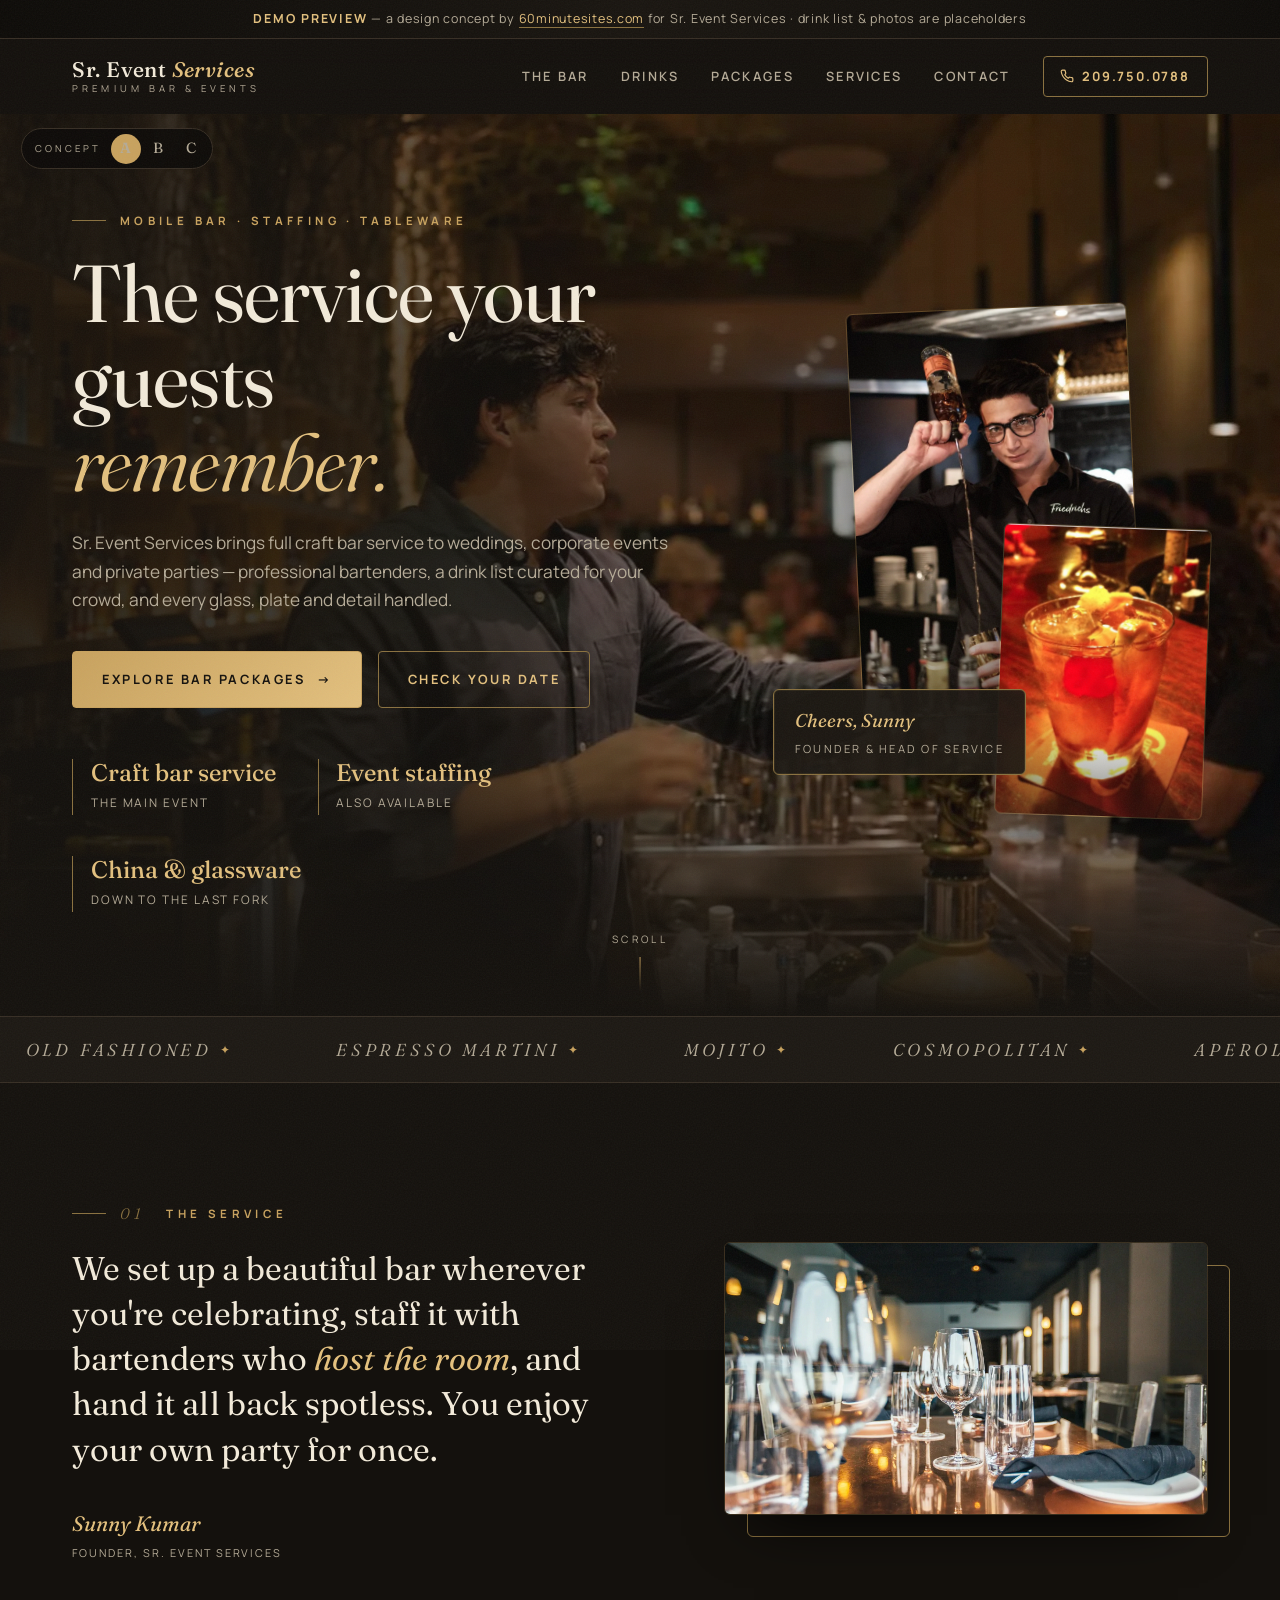
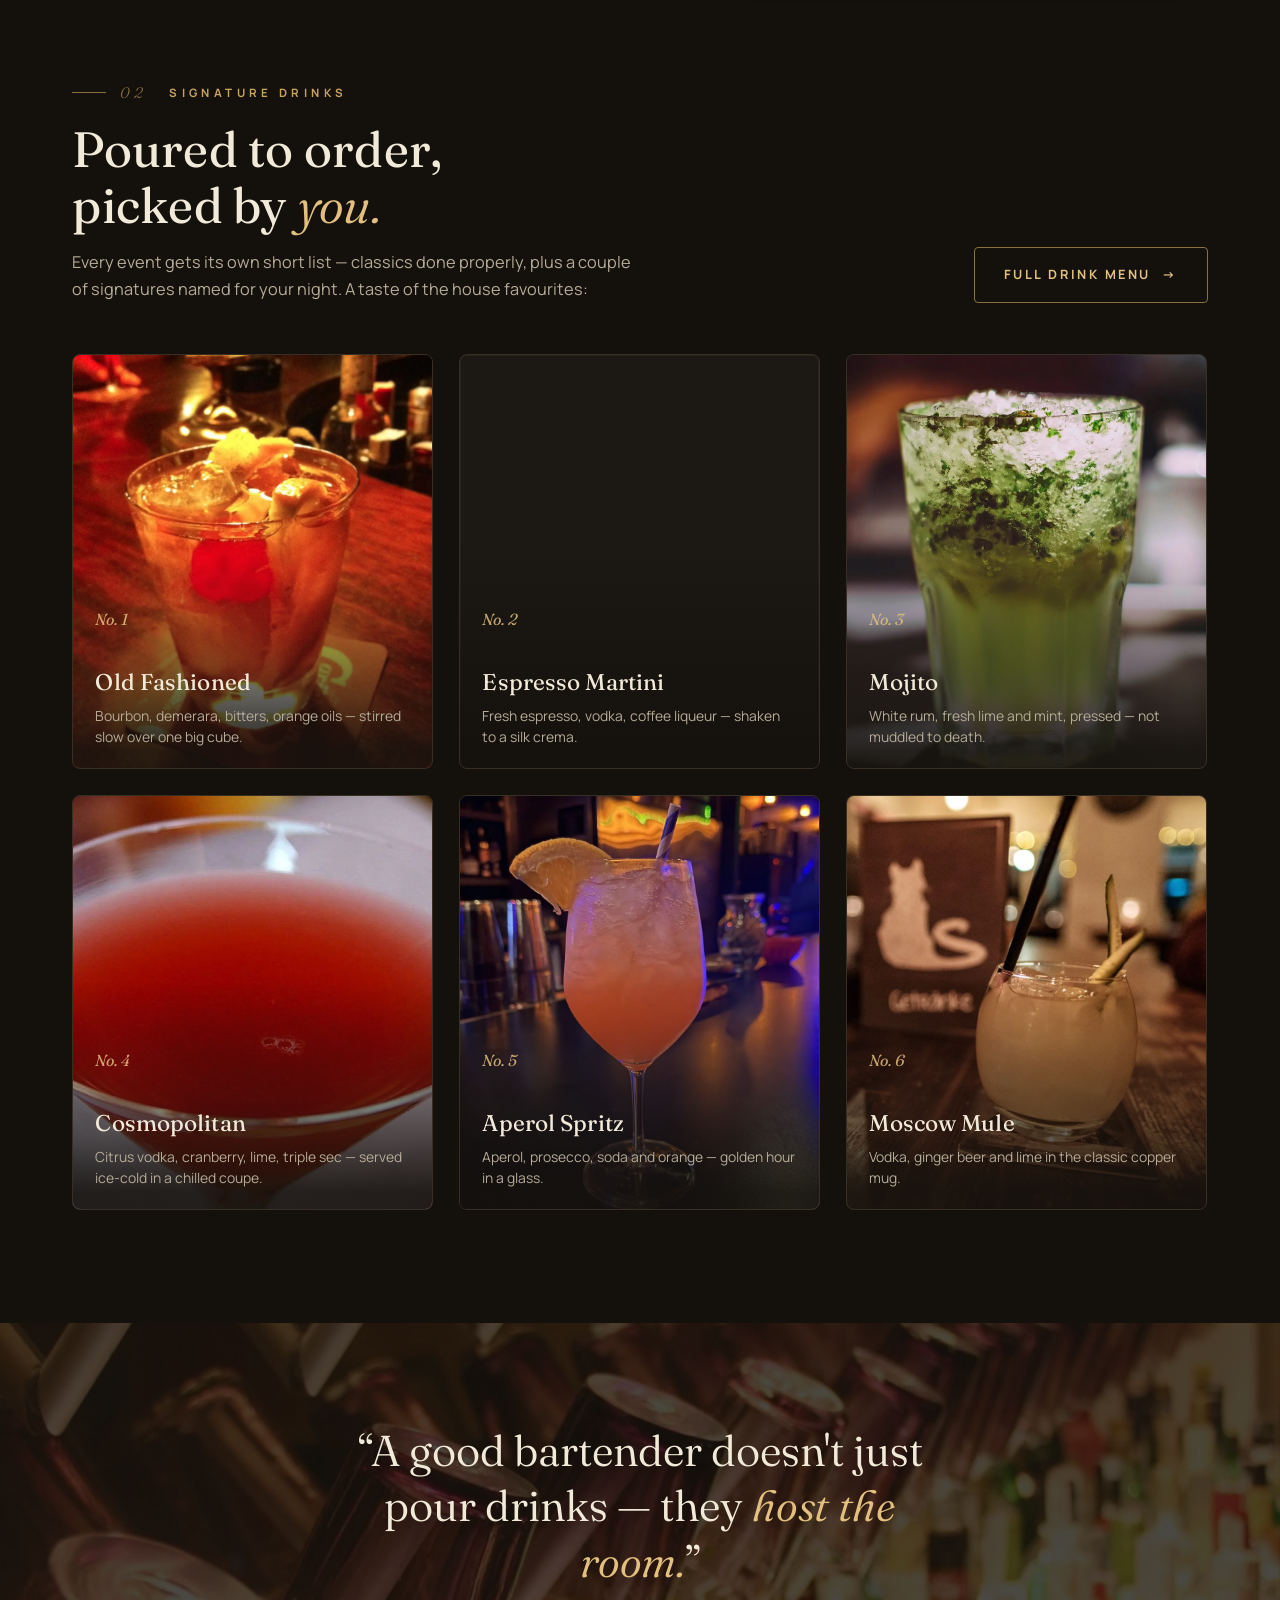
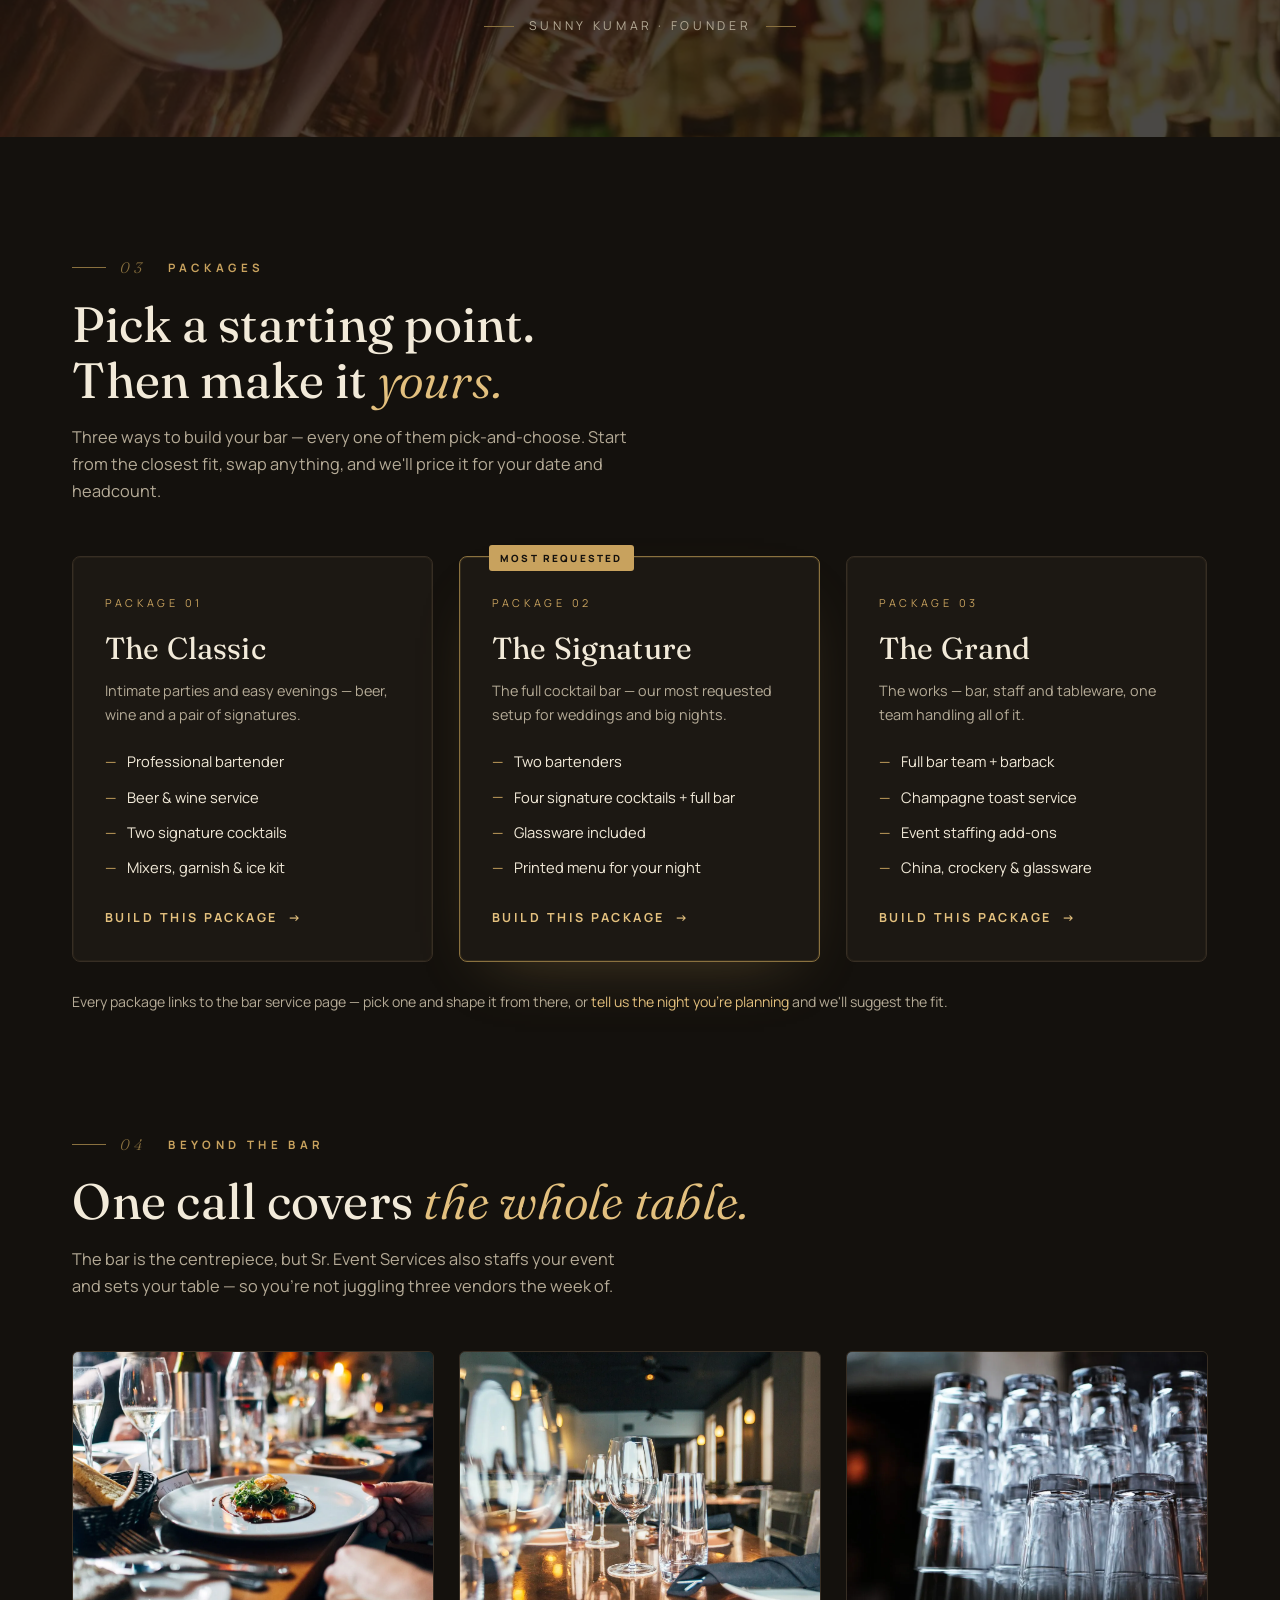
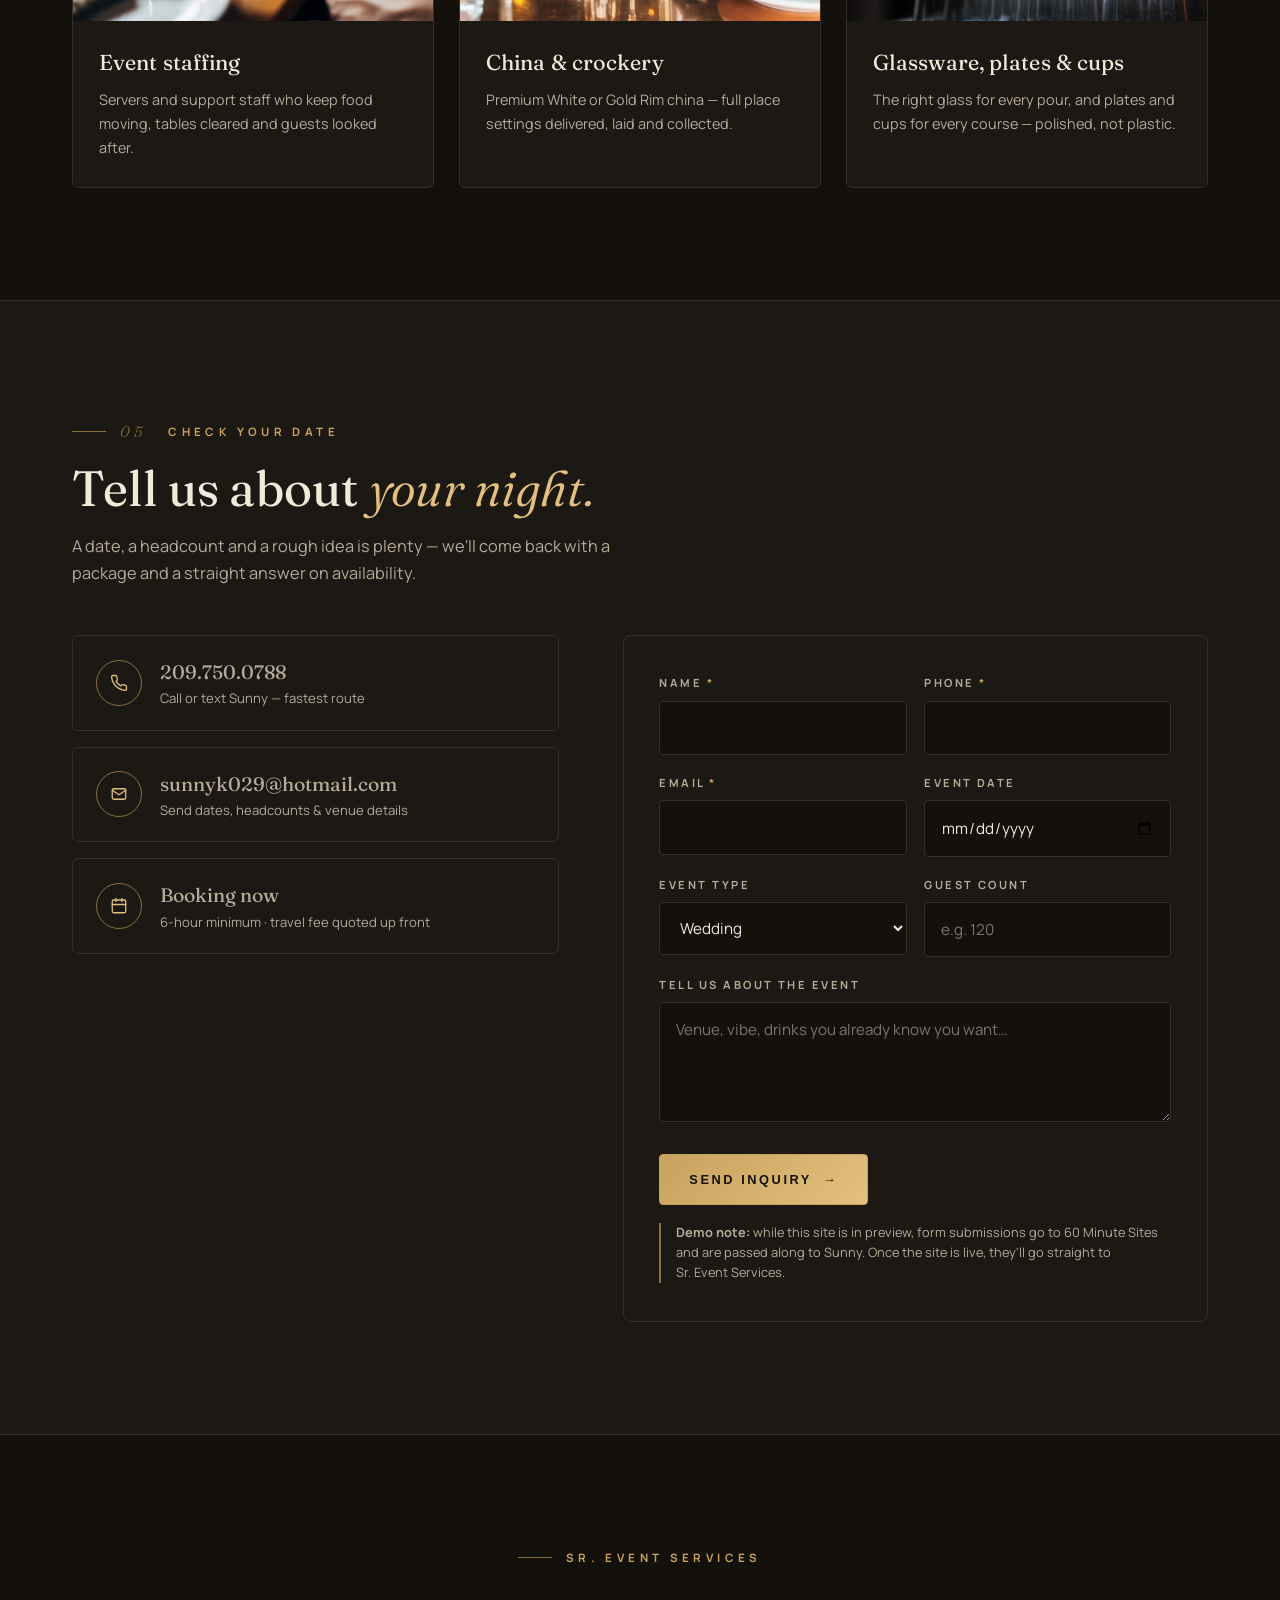
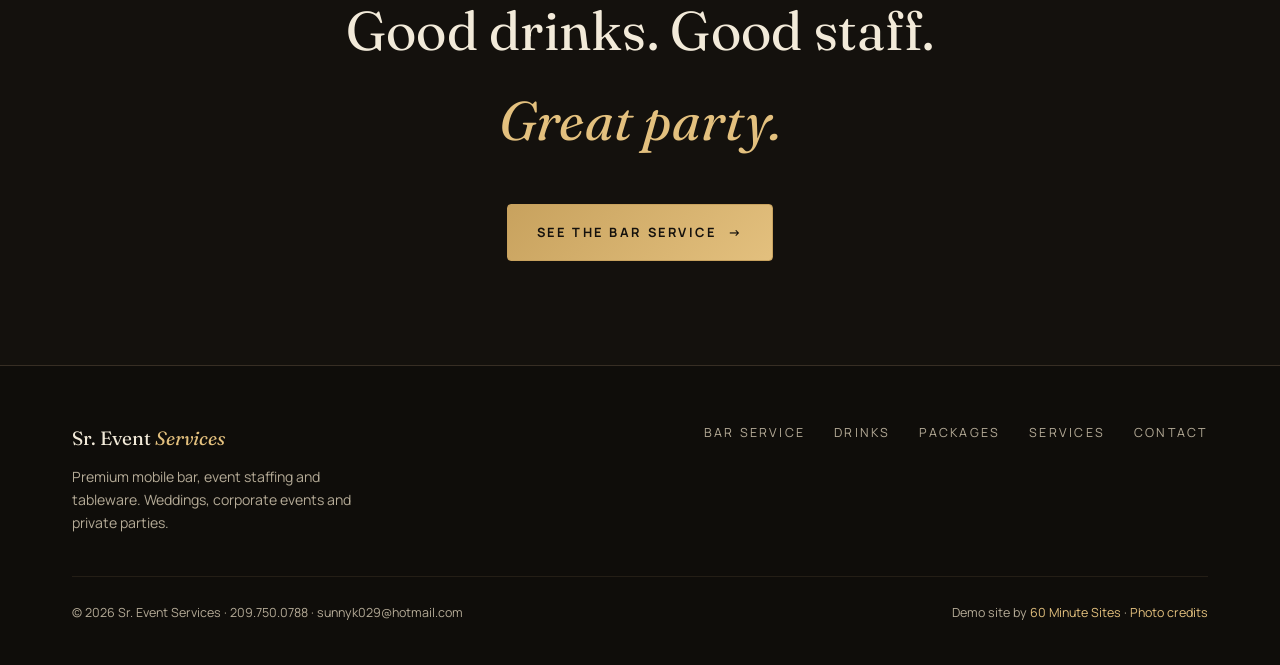
==== index.html @ 55f6fce2 "TipsyTee spelling — tipsyteebar.com, wordmark stays TipsyT Brand corrected to TipsyTee (tee, not tea" ====
<!doctype html>
<html lang="en">
<head>
<meta charset="utf-8">
<meta name="viewport" content="width=device-width, initial-scale=1">
<title>Sr. Event Services — Premium Mobile Bar &amp; Event Service</title>
<meta name="description" content="Craft bar service for weddings, corporate events and private parties — licensed bartenders, curated drink menus, event staffing, china, glassware and every detail handled.">
<meta property="og:title" content="Sr. Event Services — Premium Mobile Bar &amp; Event Service">
<meta property="og:description" content="Craft bar service for weddings, corporate events and private parties. Bartending, staffing, china &amp; glassware — one call.">
<meta property="og:image" content="/assets/img/hero-bar.jpg">
<meta property="og:type" content="website">
<link rel="icon" type="image/svg+xml" href="/assets/img/favicon.svg">
<link rel="preconnect" href="https://fonts.googleapis.com">
<link rel="preconnect" href="https://fonts.gstatic.com" crossorigin>
<link href="https://fonts.googleapis.com/css2?family=Fraunces:ital,opsz,wght@0,9..144,300..600;1,9..144,300..600&family=Manrope:wght@400..800&display=swap" rel="stylesheet">
<link rel="stylesheet" href="/assets/css/main.css">
<noscript><style>.rv,.hl-in{opacity:1;transform:none}.hero .kicker,.hero .lede,.hero-ctas,.hero-meta,.hero-stack{opacity:1;transform:none}.intro-veil{display:none}</style></noscript>
</head>
<body>
<div class="intro-veil" aria-hidden="true">
 <div class="iv-inner">
  <svg class="iv-mark" viewBox="0 0 120 92" fill="none" stroke="currentColor" stroke-width="1.5" stroke-linecap="round" stroke-linejoin="round">
   <path d="M32 14h56L60 48z"/>
   <path d="M60 48v24"/>
   <path d="M45 78h30"/>
   <circle cx="76" cy="21" r="4"/>
   <path d="M24 30q-11 3-15 14"/>
   <path d="M19 32l-5-6M14 38l-7-4"/>
   <path d="M96 30q11 3 15 14"/>
   <path d="M101 32l5-6M106 38l7-4"/>
  </svg>
  <div class="iv-name">Sr. Event <b>Services</b></div>
 </div>
</div>
<div class="cursor-ring" aria-hidden="true"></div>
<div class="grain" aria-hidden="true"></div>

<div class="ab-toggle">
 <span class="ab-label">Concept</span>
 <span class="on" aria-current="true">A</span>
 <a href="/b.html" title="View concept B">B</a>
 <a href="/tipsytee.html" title="View concept C — TipsyT + Sr. Event Services pair">C</a>
</div>

<div class="demo-bar"><b>DEMO PREVIEW</b> &mdash; a design concept by <a href="https://60minutesites.com" rel="noopener">60minutesites.com</a> for Sr. Event Services &middot; drink list &amp; photos are placeholders</div>

<header class="site">
 <div class="nav-wrap">
  <a class="wordmark" href="/">
   <span class="wm-top">Sr. Event <i>Services</i></span>
   <span class="wm-sub">Premium Bar &amp; Events</span>
  </a>
  <nav class="main" id="nav">
   <a class="nl" href="/bartending.html">The Bar</a>
   <a class="nl" href="/#drinks">Drinks</a>
   <a class="nl" href="/#packages">Packages</a>
   <a class="nl" href="/#services">Services</a>
   <a class="nl" href="/#contact">Contact</a>
   <a class="nav-phone" href="tel:+12097500788">
    <svg width="14" height="14" viewBox="0 0 24 24" fill="none" stroke="currentColor" stroke-width="2" stroke-linecap="round" stroke-linejoin="round" aria-hidden="true"><path d="M22 16.9v3a2 2 0 01-2.2 2 19.8 19.8 0 01-8.6-3.1 19.5 19.5 0 01-6-6A19.8 19.8 0 012.1 4.2 2 2 0 014.1 2h3a2 2 0 012 1.7c.1 1 .4 1.9.7 2.8a2 2 0 01-.5 2.1L8.1 9.9a16 16 0 006 6l1.3-1.3a2 2 0 012.1-.4c.9.3 1.8.6 2.8.7a2 2 0 011.7 2z"/></svg>
    209.750.0788
   </a>
  </nav>
  <button class="burger" aria-label="Menu" aria-expanded="false"><span></span><span></span><span></span></button>
 </div>
</header>

<section class="hero">
 <div class="hero-bg">
  <picture>
   <source srcset="/assets/img/hero-bar.webp" type="image/webp">
   <img src="/assets/img/hero-bar.jpg" alt="Bartender serving guests at a warmly lit cocktail bar" fetchpriority="high">
  </picture>
 </div>
 <div class="hero-shade" aria-hidden="true"></div>
 <div class="hero-inner">
  <div>
   <span class="kicker">Mobile bar &middot; Staffing &middot; Tableware</span>
   <h1><span class="hl"><span class="hl-in">The service your guests</span></span><span class="hl"><span class="hl-in"><i>remember.</i></span></span></h1>
   <p class="lede">Sr.&nbsp;Event Services brings full craft bar service to weddings, corporate
   events and private parties &mdash; professional bartenders, a drink list curated for your
   crowd, and every glass, plate and detail handled.</p>
   <div class="hero-ctas">
    <a class="btn" href="/bartending.html">Explore bar packages <span class="ar">&rarr;</span></a>
    <a class="btn ghost" href="/#contact">Check your date</a>
   </div>
   <div class="hero-meta">
    <div><b>Craft bar service</b><span>The main event</span></div>
    <div><b>Event staffing</b><span>Also available</span></div>
    <div><b>China &amp; glassware</b><span>Down to the last fork</span></div>
   </div>
  </div>
  <div class="hero-stack" aria-hidden="true">
   <div class="float-card fc-1" data-depth="0.35" data-rot="-2.5">
    <picture>
     <source srcset="/assets/img/pour-portrait.webp" type="image/webp">
     <img src="/assets/img/pour-portrait.jpg" alt="">
    </picture>
   </div>
   <div class="float-card fc-2" data-depth="0.7" data-rot="2">
    <picture>
     <source srcset="/assets/img/drink-old-fashioned.webp" type="image/webp">
     <img src="/assets/img/drink-old-fashioned.jpg" alt="">
    </picture>
   </div>
   <div class="float-card fc-3" data-depth="1" data-rot="0">
    <span class="script">Cheers, Sunny</span>
    <small>Founder &amp; head of service</small>
   </div>
  </div>
 </div>
 <div class="scroll-cue" aria-hidden="true">Scroll</div>
</section>

<div class="marquee" aria-hidden="true">
 <div class="marquee-track">
  <span>Old Fashioned <i>&#10022;</i></span><span>Espresso Martini <i>&#10022;</i></span><span>Mojito <i>&#10022;</i></span><span>Cosmopolitan <i>&#10022;</i></span><span>Aperol Spritz <i>&#10022;</i></span><span>Moscow Mule <i>&#10022;</i></span><span>Margarita <i>&#10022;</i></span><span>Champagne Toast <i>&#10022;</i></span>
  <span>Old Fashioned <i>&#10022;</i></span><span>Espresso Martini <i>&#10022;</i></span><span>Mojito <i>&#10022;</i></span><span>Cosmopolitan <i>&#10022;</i></span><span>Aperol Spritz <i>&#10022;</i></span><span>Moscow Mule <i>&#10022;</i></span><span>Margarita <i>&#10022;</i></span><span>Champagne Toast <i>&#10022;</i></span>
 </div>
</div>

<section class="pad">
 <div class="wrap">
  <div class="intro-grid">
   <div class="rv">
    <span class="kicker"><span class="sec-num">01</span> The service</span>
    <p class="statement" style="margin-top:1.2rem">We set up a beautiful bar wherever you're
    celebrating, staff it with bartenders who <i>host the room</i>, and hand it all back
    spotless. You enjoy your own party for once.</p>
    <div class="sig">
     <div>
      <span class="sig-name">Sunny Kumar</span>
      <small>Founder, Sr. Event Services</small>
     </div>
    </div>
   </div>
   <div class="intro-img rv" style="--rvd:.15s">
    <div class="frame">
     <picture>
      <source srcset="/assets/img/table-setting.webp" type="image/webp">
      <img src="/assets/img/table-setting.jpg" alt="Polished glassware and place settings on a copper-top event table" loading="lazy" decoding="async">
     </picture>
    </div>
   </div>
  </div>
 </div>
</section>

<section id="drinks" class="pad-b">
 <div class="wrap">
  <div class="drinks-head rv">
   <div>
    <span class="kicker"><span class="sec-num">02</span> Signature drinks</span>
    <h2 class="sec">Poured to order,<br>picked by <i>you.</i></h2>
    <p class="lede">Every event gets its own short list &mdash; classics done properly, plus a
    couple of signatures named for your night. A taste of the house favourites:</p>
   </div>
   <a class="btn ghost" href="/bartending.html#menu">Full drink menu <span class="ar">&rarr;</span></a>
  </div>
  <div class="drink-grid">
   <article class="drink tilt rv">
    <div class="d-img"><picture><source srcset="/assets/img/drink-old-fashioned.webp" type="image/webp"><img src="/assets/img/drink-old-fashioned.jpg" alt="Old Fashioned cocktail in candlelight" loading="lazy" decoding="async"></picture></div>
    <div class="glare" aria-hidden="true"></div>
    <div class="d-body"><span class="d-num">No. 1</span><h3>Old Fashioned</h3><p>Bourbon, demerara, bitters, orange oils &mdash; stirred slow over one big cube.</p></div>
   </article>
   <article class="drink tilt rv" style="--rvd:.08s">
    <div class="d-img"><picture><source srcset="/assets/img/drink-espresso-martini.webp" type="image/webp"><img src="/assets/img/drink-espresso-martini.jpg" alt="Espresso Martini with three coffee beans" loading="lazy" decoding="async"></picture></div>
    <div class="glare" aria-hidden="true"></div>
    <div class="d-body"><span class="d-num">No. 2</span><h3>Espresso Martini</h3><p>Fresh espresso, vodka, coffee liqueur &mdash; shaken to a silk crema.</p></div>
   </article>
   <article class="drink tilt rv" style="--rvd:.16s">
    <div class="d-img"><picture><source srcset="/assets/img/drink-mojito.webp" type="image/webp"><img src="/assets/img/drink-mojito.jpg" alt="Mojito with fresh mint" loading="lazy" decoding="async"></picture></div>
    <div class="glare" aria-hidden="true"></div>
    <div class="d-body"><span class="d-num">No. 3</span><h3>Mojito</h3><p>White rum, fresh lime and mint, pressed &mdash; not muddled to death.</p></div>
   </article>
   <article class="drink tilt rv">
    <div class="d-img"><picture><source srcset="/assets/img/drink-cosmopolitan.webp" type="image/webp"><img src="/assets/img/drink-cosmopolitan.jpg" alt="Cosmopolitan in a chilled coupe" loading="lazy" decoding="async"></picture></div>
    <div class="glare" aria-hidden="true"></div>
    <div class="d-body"><span class="d-num">No. 4</span><h3>Cosmopolitan</h3><p>Citrus vodka, cranberry, lime, triple sec &mdash; served ice-cold in a chilled coupe.</p></div>
   </article>
   <article class="drink tilt rv" style="--rvd:.08s">
    <div class="d-img"><picture><source srcset="/assets/img/drink-spritz.webp" type="image/webp"><img src="/assets/img/drink-spritz.jpg" alt="Aperol Spritz on a dark bar top" loading="lazy" decoding="async"></picture></div>
    <div class="glare" aria-hidden="true"></div>
    <div class="d-body"><span class="d-num">No. 5</span><h3>Aperol Spritz</h3><p>Aperol, prosecco, soda and orange &mdash; golden hour in a glass.</p></div>
   </article>
   <article class="drink tilt rv" style="--rvd:.16s">
    <div class="d-img"><picture><source srcset="/assets/img/drink-mule.webp" type="image/webp"><img src="/assets/img/drink-mule.jpg" alt="Moscow Mule in a copper mug" loading="lazy" decoding="async"></picture></div>
    <div class="glare" aria-hidden="true"></div>
    <div class="d-body"><span class="d-num">No. 6</span><h3>Moscow Mule</h3><p>Vodka, ginger beer and lime in the classic copper mug.</p></div>
   </article>
  </div>
 </div>
</section>

<section class="band">
 <div class="band-bg" aria-hidden="true">
  <picture>
   <source srcset="/assets/img/backbar.webp" type="image/webp">
   <img src="/assets/img/backbar.jpg" alt="" loading="lazy" decoding="async">
  </picture>
 </div>
 <div class="band-shade" aria-hidden="true"></div>
 <div class="wrap rv">
  <blockquote>&ldquo;A good bartender doesn't just pour drinks &mdash; they <i>host the room.</i>&rdquo;</blockquote>
  <cite>Sunny Kumar &middot; Founder</cite>
 </div>
</section>

<section id="packages" class="pad">
 <div class="wrap">
  <div class="rv">
   <span class="kicker"><span class="sec-num">03</span> Packages</span>
   <h2 class="sec">Pick a starting point.<br>Then make it <i>yours.</i></h2>
   <p class="lede">Three ways to build your bar &mdash; every one of them pick-and-choose.
   Start from the closest fit, swap anything, and we'll price it for your date and headcount.</p>
  </div>
  <div class="pk-grid">
   <a class="pk tilt rv" href="/bartending.html#packages">
    <span class="pk-tier">Package 01</span>
    <h3>The Classic</h3>
    <p class="pk-for">Intimate parties and easy evenings &mdash; beer, wine and a pair of signatures.</p>
    <ul>
     <li>Professional bartender</li>
     <li>Beer &amp; wine service</li>
     <li>Two signature cocktails</li>
     <li>Mixers, garnish &amp; ice kit</li>
    </ul>
    <span class="pk-cta">Build this package <span class="ar">&rarr;</span></span>
   </a>
   <a class="pk tilt featured rv" style="--rvd:.08s" href="/bartending.html#packages">
    <span class="pk-tier">Package 02</span>
    <h3>The Signature</h3>
    <p class="pk-for">The full cocktail bar &mdash; our most requested setup for weddings and big nights.</p>
    <ul>
     <li>Two bartenders</li>
     <li>Four signature cocktails + full bar</li>
     <li>Glassware included</li>
     <li>Printed menu for your night</li>
    </ul>
    <span class="pk-cta">Build this package <span class="ar">&rarr;</span></span>
   </a>
   <a class="pk tilt rv" style="--rvd:.16s" href="/bartending.html#packages">
    <span class="pk-tier">Package 03</span>
    <h3>The Grand</h3>
    <p class="pk-for">The works &mdash; bar, staff and tableware, one team handling all of it.</p>
    <ul>
     <li>Full bar team + barback</li>
     <li>Champagne toast service</li>
     <li>Event staffing add-ons</li>
     <li>China, crockery &amp; glassware</li>
    </ul>
    <span class="pk-cta">Build this package <span class="ar">&rarr;</span></span>
   </a>
  </div>
  <p class="pk-note rv">Every package links to the bar service page &mdash; pick one and shape it
  from there, or <a href="/#contact">tell us the night you're planning</a> and we'll suggest the fit.</p>
 </div>
</section>

<section id="services" class="pad-b">
 <div class="wrap">
  <div class="rv">
   <span class="kicker"><span class="sec-num">04</span> Beyond the bar</span>
   <h2 class="sec">One call covers <i>the whole table.</i></h2>
   <p class="lede">The bar is the centrepiece, but Sr.&nbsp;Event Services also staffs your event
   and sets your table &mdash; so you're not juggling three vendors the week of.</p>
  </div>
  <div class="svc-grid">
   <article class="svc rv">
    <div class="s-img"><picture><source srcset="/assets/img/plated-service.webp" type="image/webp"><img src="/assets/img/plated-service.jpg" alt="Plated course being served at a candlelit dinner" loading="lazy" decoding="async"></picture></div>
    <div class="s-body"><h3>Event staffing</h3><p>Servers and support staff who keep food moving, tables cleared and guests looked after.</p></div>
   </article>
   <article class="svc rv" style="--rvd:.08s">
    <div class="s-img"><picture><source srcset="/assets/img/table-setting.webp" type="image/webp"><img src="/assets/img/table-setting.jpg" alt="Fine table setting with wine glasses and linen" loading="lazy" decoding="async"></picture></div>
    <div class="s-body"><h3>China &amp; crockery</h3><p>Premium White or Gold Rim china &mdash; full place settings delivered, laid and collected.</p></div>
   </article>
   <article class="svc rv" style="--rvd:.16s">
    <div class="s-img"><picture><source srcset="/assets/img/glassware.webp" type="image/webp"><img src="/assets/img/glassware.jpg" alt="Rows of polished glassware backlit at a bar" loading="lazy" decoding="async"></picture></div>
    <div class="s-body"><h3>Glassware, plates &amp; cups</h3><p>The right glass for every pour, and plates and cups for every course &mdash; polished, not plastic.</p></div>
   </article>
  </div>
 </div>
</section>

<section id="contact" class="pad" style="background:var(--ink-2);border-top:1px solid var(--line)">
 <div class="wrap">
  <div class="rv">
   <span class="kicker"><span class="sec-num">05</span> Check your date</span>
   <h2 class="sec">Tell us about <i>your night.</i></h2>
   <p class="lede">A date, a headcount and a rough idea is plenty &mdash; we'll come back with a
   package and a straight answer on availability.</p>
  </div>
  <div class="contact-grid">
   <div class="c-cards">
    <a class="c-card rv" href="tel:+12097500788">
     <span class="ci"><svg width="18" height="18" viewBox="0 0 24 24" fill="none" stroke="currentColor" stroke-width="1.7" stroke-linecap="round" stroke-linejoin="round" aria-hidden="true"><path d="M22 16.9v3a2 2 0 01-2.2 2 19.8 19.8 0 01-8.6-3.1 19.5 19.5 0 01-6-6A19.8 19.8 0 012.1 4.2 2 2 0 014.1 2h3a2 2 0 012 1.7c.1 1 .4 1.9.7 2.8a2 2 0 01-.5 2.1L8.1 9.9a16 16 0 006 6l1.3-1.3a2 2 0 012.1-.4c.9.3 1.8.6 2.8.7a2 2 0 011.7 2z"/></svg></span>
     <span><b>209.750.0788</b><span>Call or text Sunny &mdash; fastest route</span></span>
    </a>
    <a class="c-card rv" style="--rvd:.08s" href="mailto:sunnyk029@hotmail.com">
     <span class="ci"><svg width="18" height="18" viewBox="0 0 24 24" fill="none" stroke="currentColor" stroke-width="1.7" stroke-linecap="round" stroke-linejoin="round" aria-hidden="true"><rect x="3" y="5" width="18" height="14" rx="2"/><path d="M3 7l9 6 9-6"/></svg></span>
     <span><b>sunnyk029@hotmail.com</b><span>Send dates, headcounts &amp; venue details</span></span>
    </a>
    <div class="c-card rv" style="--rvd:.16s">
     <span class="ci"><svg width="18" height="18" viewBox="0 0 24 24" fill="none" stroke="currentColor" stroke-width="1.7" stroke-linecap="round" stroke-linejoin="round" aria-hidden="true"><rect x="3" y="4" width="18" height="17" rx="2"/><path d="M8 2v4M16 2v4M3 10h18"/></svg></span>
     <span><b>Booking now</b><span>6-hour minimum &middot; travel fee quoted up front</span></span>
    </div>
   </div>
   <div class="form-card rv" style="--rvd:.1s">
    <form action="https://formspree.io/f/xojeqvng" method="POST" class="quote-form" data-source="home">
     <input type="hidden" name="_subject" value="New inquiry — Sr. Event Services (demo site)">
     <input type="hidden" name="site" value="sr-event-services">
     <div class="fgrid">
      <div class="field"><label for="q-name">Name <span class="req">*</span></label>
       <input id="q-name" name="name" type="text" autocomplete="name" required></div>
      <div class="field"><label for="q-phone">Phone <span class="req">*</span></label>
       <input id="q-phone" name="phone" type="tel" autocomplete="tel" required></div>
      <div class="field"><label for="q-email">Email <span class="req">*</span></label>
       <input id="q-email" name="email" type="email" autocomplete="email" required></div>
      <div class="field"><label for="q-date">Event date</label>
       <input id="q-date" name="event_date" type="date"></div>
      <div class="field"><label for="q-type">Event type</label>
       <select id="q-type" name="event_type">
        <option>Wedding</option><option>Corporate</option><option>Private party</option><option>Other</option>
       </select></div>
      <div class="field"><label for="q-guests">Guest count</label>
       <input id="q-guests" name="guests" type="number" min="1" placeholder="e.g. 120"></div>
      <div class="field full"><label for="q-msg">Tell us about the event</label>
       <textarea id="q-msg" name="message" placeholder="Venue, vibe, drinks you already know you want…"></textarea></div>
     </div>
     <div style="margin-top:1.5rem"><button class="btn" type="submit">Send inquiry <span class="ar">&rarr;</span></button></div>
     <p class="form-ok">Got it &mdash; we'll get back to you within one business day.</p>
     <p class="form-note"><b>Demo note:</b> while this site is in preview, form submissions go
     to 60&nbsp;Minute&nbsp;Sites and are passed along to Sunny. Once the site is live, they'll
     go straight to Sr.&nbsp;Event&nbsp;Services.</p>
    </form>
   </div>
  </div>
 </div>
</section>

<div class="cta-banner">
 <span class="kicker" style="justify-content:center">Sr. Event Services</span>
 <h2 class="rv">Good drinks. Good staff.<br><i>Great party.</i></h2>
 <a class="btn" href="/bartending.html">See the bar service <span class="ar">&rarr;</span></a>
</div>

<footer class="site">
 <div class="wrap">
  <div class="f-grid">
   <div>
    <span class="wm-top" style="font-family:var(--serif);font-size:1.2rem;color:var(--cream)">Sr. Event <i style="color:var(--gold-bright)">Services</i></span>
    <p style="margin-top:.6rem;max-width:34ch">Premium mobile bar, event staffing and tableware.
    Weddings, corporate events and private parties.</p>
   </div>
   <div class="f-nav">
    <a href="/bartending.html">Bar service</a>
    <a href="/#drinks">Drinks</a>
    <a href="/#packages">Packages</a>
    <a href="/#services">Services</a>
    <a href="/#contact">Contact</a>
   </div>
  </div>
  <div class="f-base">
   <span>&copy; <span id="yr">2026</span> Sr. Event Services &middot; 209.750.0788 &middot; sunnyk029@hotmail.com</span>
   <span>Demo site by <a href="https://60minutesites.com" rel="noopener">60 Minute Sites</a> &middot; <a href="/credits.html">Photo credits</a></span>
  </div>
 </div>
</footer>

<script src="/assets/js/main.js" defer></script>
</body>
</html>
---- assets/css/main.css ----
/* Sr. Event Services — premium mobile bar & event service
   Palette: warm ink / champagne gold / cream. Type: Fraunces + Manrope. */

:root {
  --ink: #14110d;
  --ink-2: #1c1813;
  --ink-3: #262019;
  --line: #372e24;
  --cream: #f2ead9;
  --cream-dim: #b5ab97;
  --gold: #c8a25e;
  --gold-bright: #e3c07e;
  --gold-dim: #8a713f;
  --r: 4px;
  --wrap: 1180px;
  --serif: "Fraunces", Georgia, serif;
  --sans: "Manrope", -apple-system, BlinkMacSystemFont, "Segoe UI", sans-serif;
}

* { margin: 0; padding: 0; box-sizing: border-box; }
html { scroll-behavior: smooth; }
body {
  background: var(--ink);
  color: var(--cream);
  font-family: var(--sans);
  font-size: 1.02rem;
  line-height: 1.65;
  -webkit-font-smoothing: antialiased;
  overflow-x: hidden;
}
img { max-width: 100%; display: block; }
a { color: var(--gold-bright); text-decoration: none; }
::selection { background: var(--gold); color: var(--ink); }

/* ---------- film grain ---------- */
.grain {
  position: fixed; inset: -50%; z-index: 90; pointer-events: none;
  width: 200%; height: 200%; opacity: .05;
  background-image: url("data:image/svg+xml,%3Csvg xmlns='http://www.w3.org/2000/svg' width='300' height='300'%3E%3Cfilter id='n'%3E%3CfeTurbulence type='fractalNoise' baseFrequency='0.72' numOctaves='2' stitchTiles='stitch'/%3E%3C/filter%3E%3Crect width='300' height='300' filter='url(%23n)'/%3E%3C/svg%3E");
  animation: grain 7s steps(10) infinite;
}
@keyframes grain {
  0%,100% { transform: translate(0,0) }
  20% { transform: translate(-3%,2%) }
  40% { transform: translate(2%,-3%) }
  60% { transform: translate(-2%,-2%) }
  80% { transform: translate(3%,3%) }
}

/* ---------- intro veil ---------- */
.intro-veil {
  position: fixed; inset: 0; z-index: 200; background: #0d0b08;
  display: grid; place-items: center;
  transition: transform .95s cubic-bezier(.76, 0, .24, 1);
}
.intro-veil.lift { transform: translateY(-101%); }
.iv-inner { text-align: center; }
.iv-mark { width: 138px; height: auto; margin: 0 auto 1.6rem; color: var(--gold-bright); display: block; }
.iv-mark path, .iv-mark circle {
  stroke-dasharray: 320; stroke-dashoffset: 320;
  animation: draw 1.2s cubic-bezier(.4, 0, .2, 1) forwards .12s;
}
@keyframes draw { to { stroke-dashoffset: 0 } }
.iv-name {
  font-size: .74rem; letter-spacing: .52em; text-transform: uppercase;
  color: var(--cream-dim); opacity: 0; animation: fadeup .8s ease forwards .6s;
}
.iv-name b { color: var(--gold-bright); font-weight: 700; }
@keyframes fadeup { from { opacity: 0; transform: translateY(12px) } to { opacity: 1; transform: none } }
@media (prefers-reduced-motion: reduce) { .intro-veil { display: none } }

/* ---------- cursor halo ---------- */
.cursor-ring {
  position: fixed; z-index: 300; left: 0; top: 0; width: 30px; height: 30px;
  border: 1px solid #e3c07e8c; border-radius: 50%; pointer-events: none;
  transform: translate(-50%, -50%); opacity: 0; will-change: left, top;
  transition: width .3s, height .3s, background .3s, opacity .4s, border-color .3s;
}
body.cursor-on .cursor-ring { opacity: 1; }
.cursor-ring.hot { width: 54px; height: 54px; background: #e3c07e12; border-color: #e3c07e5e; }
@media (hover: none), (pointer: coarse), (prefers-reduced-motion: reduce) { .cursor-ring { display: none } }

/* ---------- concept A/B toggle ---------- */
.ab-toggle {
  position: fixed; z-index: 80; left: 1.3rem; top: 128px;
  display: flex; align-items: center; gap: .15rem;
  background: #0d0b08e6; border: 1px solid var(--line); border-radius: 100px;
  padding: .3rem .4rem .3rem .85rem;
  backdrop-filter: blur(8px); -webkit-backdrop-filter: blur(8px);
}
.ab-toggle .ab-label {
  font-size: .6rem; letter-spacing: .3em; text-transform: uppercase;
  color: var(--cream-dim); margin-right: .5rem;
}
.ab-toggle a, .ab-toggle span.on {
  display: grid; place-items: center; width: 30px; height: 30px;
  border-radius: 50%; font-family: var(--serif); font-size: .92rem;
  color: var(--cream-dim); border: 1px solid transparent;
}
.ab-toggle .on { background: var(--gold); color: var(--ink); font-weight: 600; }
.ab-toggle a:not(.on):hover { border-color: var(--gold-dim); color: var(--gold-bright); }
@media (max-width: 700px) { .ab-toggle { top: auto; bottom: 1.1rem; } }

/* ---------- demo bar ---------- */
.demo-bar {
  position: relative; z-index: 60;
  background: linear-gradient(90deg, #0d0b08, #191510 50%, #0d0b08);
  border-bottom: 1px solid var(--line);
  color: var(--cream-dim);
  font-size: .78rem; letter-spacing: .06em;
  text-align: center; padding: .55rem 1rem;
}
.demo-bar b { color: var(--gold-bright); font-weight: 700; letter-spacing: .14em; }
.demo-bar a { color: var(--gold-bright); border-bottom: 1px solid var(--gold-dim); }

/* ---------- header ---------- */
header.site {
  position: sticky; top: 0; z-index: 50;
  background: color-mix(in srgb, var(--ink) 82%, transparent);
  backdrop-filter: blur(14px);
  -webkit-backdrop-filter: blur(14px);
  border-bottom: 1px solid transparent;
  transition: border-color .4s;
}
header.site.scrolled { border-bottom-color: var(--line); }
.nav-wrap {
  max-width: var(--wrap); margin: 0 auto; padding: 0 1.4rem;
  display: flex; align-items: center; justify-content: space-between;
  height: 74px;
}
.wordmark { display: flex; flex-direction: column; line-height: 1.05; }
.wordmark .wm-top {
  font-family: var(--serif); font-weight: 500; font-size: 1.32rem;
  color: var(--cream); letter-spacing: .02em;
}
.wordmark .wm-top i { font-style: italic; color: var(--gold-bright); }
.wordmark .wm-sub {
  font-size: .6rem; letter-spacing: .42em; text-transform: uppercase;
  color: var(--cream-dim); margin-top: .28rem;
}
nav.main { display: flex; align-items: center; gap: 2rem; }
nav.main a.nl {
  color: var(--cream-dim); font-size: .8rem; font-weight: 600;
  letter-spacing: .18em; text-transform: uppercase;
  transition: color .25s;
}
nav.main a.nl:hover, nav.main a.nl[aria-current] { color: var(--gold-bright); }
.nav-phone {
  display: inline-flex; align-items: center; gap: .5rem;
  border: 1px solid var(--gold-dim); color: var(--gold-bright);
  padding: .55rem 1.05rem; font-size: .8rem; font-weight: 700;
  letter-spacing: .14em; border-radius: var(--r);
  transition: background .25s, color .25s, border-color .25s;
}
.nav-phone:hover { background: var(--gold); border-color: var(--gold); color: var(--ink); }
.burger { display: none; background: none; border: 0; cursor: pointer; padding: .4rem; }
.burger span { display: block; width: 24px; height: 2px; background: var(--cream); margin: 5px 0; transition: .3s; }

@media (max-width: 900px) {
  /* dropdown sheet under the sticky header — the header's backdrop-filter makes it
     the containing block for fixed descendants, so position:fixed can't fullscreen here */
  nav.main {
    position: absolute; top: 100%; left: 0; right: 0; z-index: 49;
    background: #0d0b08fa; flex-direction: column; align-items: flex-start;
    gap: 1.7rem; padding: 1.7rem 1.5rem 2.1rem;
    border-bottom: 1px solid var(--line);
    opacity: 0; visibility: hidden; transform: translateY(-12px);
    transition: opacity .35s, transform .35s cubic-bezier(.2,.8,.2,1), visibility 0s .35s;
  }
  nav.main.open { opacity: 1; visibility: visible; transform: none; transition-delay: 0s; }
  nav.main a.nl { font-size: 1.02rem; }
  .burger { display: block; position: relative; z-index: 52; }
  .burger.open span:nth-child(1) { transform: translateY(7px) rotate(45deg); }
  .burger.open span:nth-child(2) { opacity: 0; }
  .burger.open span:nth-child(3) { transform: translateY(-7px) rotate(-45deg); }
}

/* ---------- shared section furniture ---------- */
section { position: relative; }
.wrap { max-width: var(--wrap); margin: 0 auto; padding: 0 1.4rem; }
.kicker {
  display: inline-flex; align-items: center; gap: .85rem;
  font-size: .72rem; font-weight: 700; letter-spacing: .38em;
  text-transform: uppercase; color: var(--gold);
}
.kicker::before { content: ""; width: 34px; height: 1px; background: var(--gold-dim); }
.sec-num {
  font-family: var(--serif); font-style: italic; font-weight: 300;
  color: var(--gold-dim); font-size: .95rem; margin-right: .5rem;
}
h1, h2, h3 { font-family: var(--serif); font-weight: 420; letter-spacing: .005em; }
h2.sec {
  font-size: clamp(2rem, 4.4vw, 3.1rem); line-height: 1.12; margin: 1.1rem 0 1rem;
}
h2.sec i, h1 i { font-style: italic; color: var(--gold-bright); font-weight: 340; }
.lede { color: var(--cream-dim); max-width: 56ch; }
.pad { padding: 7rem 0; }
.pad-b { padding-bottom: 7rem; }
hr.rule { border: 0; height: 1px; background: var(--line); }

/* buttons — gold foil with a shine sweep; JS adds a magnetic pull on fine pointers */
.btn {
  display: inline-flex; align-items: center; gap: .7rem;
  position: relative; overflow: hidden;
  font-size: .8rem; font-weight: 700; letter-spacing: .2em; text-transform: uppercase;
  padding: 1.05rem 1.8rem; border-radius: var(--r); border: 1px solid var(--gold);
  color: var(--ink); background: linear-gradient(135deg, var(--gold) 0%, var(--gold-bright) 100%);
  transition: transform .35s cubic-bezier(.2,.8,.2,1), box-shadow .35s, border-color .25s;
}
.btn::before {
  content: ""; position: absolute; top: -20%; bottom: -20%; left: -45%; width: 32%;
  background: linear-gradient(100deg, transparent, #fff7ea66, transparent);
  transform: skewX(-22deg);
  transition: left .01s;
}
.btn:hover { border-color: var(--gold-bright); transform: translateY(-2px); box-shadow: 0 18px 40px -16px rgba(200,162,94,.6); }
.btn:hover::before { left: 118%; transition: left .7s cubic-bezier(.3,.6,.3,1); }
.btn.ghost { background: transparent; color: var(--gold-bright); border-color: var(--gold-dim); }
.btn.ghost:hover { background: var(--gold); color: var(--ink); border-color: var(--gold); box-shadow: none; }
.btn .ar { transition: transform .3s; }
.btn:hover .ar { transform: translateX(4px); }

/* ---------- hero ---------- */
.hero {
  position: relative; min-height: calc(100svh - 74px - 33px);
  display: flex; align-items: center; overflow: hidden;
  perspective: 1100px;
}
.hero-bg { position: absolute; inset: -6%; z-index: 0; will-change: transform; }
.hero-bg picture, .hero-bg img { width: 100%; height: 100%; object-fit: cover; }
.hero-bg img { animation: kenburns 26s ease-in-out infinite alternate; }
@keyframes kenburns { from { transform: scale(1) } to { transform: scale(1.09) } }
.hero-shade {
  position: absolute; inset: 0; z-index: 1;
  background:
    linear-gradient(78deg, #14110df0 0%, #14110dcc 34%, #14110d55 62%, #14110d2e 100%),
    linear-gradient(0deg, var(--ink) 0%, transparent 26%);
}
.hero-inner {
  position: relative; z-index: 2; width: 100%;
  max-width: var(--wrap); margin: 0 auto; padding: 5.5rem 1.4rem 6.5rem;
  display: grid; grid-template-columns: minmax(0, 7fr) minmax(0, 5fr); gap: 3rem;
  align-items: center;
}
.hero h1 {
  font-size: clamp(2.7rem, 6.3vw, 5.1rem);
  line-height: 1.05; margin: 1.3rem 0 1.5rem; font-weight: 400;
  letter-spacing: -0.012em;
}

/* line-mask reveals — .hl wraps each headline line; body.intro-done raises them */
.hl { display: block; overflow: hidden; padding-bottom: .08em; margin-bottom: -.08em; }
.hl-in { display: inline-block; transform: translateY(114%); transition: transform 1.05s cubic-bezier(.19,.7,.22,1); }
.hl:nth-child(2) .hl-in { transition-delay: .12s; }
body.intro-done .hl-in { transform: none; }
.hero .kicker, .hero .lede, .hero-ctas, .hero-meta, .page-hero .kicker, .page-hero .lede, .page-hero .hero-ctas {
  opacity: 0; transform: translateY(24px);
  transition: opacity .85s ease, transform .85s cubic-bezier(.2,.65,.2,1);
}
.hero-stack { opacity: 0; transition: opacity 1.1s ease .45s; }
body.intro-done .hero .kicker, body.intro-done .hero .lede, body.intro-done .hero-ctas,
body.intro-done .hero-meta, body.intro-done .page-hero .kicker, body.intro-done .page-hero .lede,
body.intro-done .page-hero .hero-ctas { opacity: 1; transform: none; }
body.intro-done .hero-stack { opacity: 1; }
body.intro-done .hero .kicker { transition-delay: .08s; }
body.intro-done .hero .lede, body.intro-done .page-hero .lede { transition-delay: .3s; }
body.intro-done .hero-ctas, body.intro-done .page-hero .hero-ctas { transition-delay: .46s; }
body.intro-done .hero-meta { transition-delay: .6s; }
.hero .lede { font-size: 1.08rem; }
.hero-ctas { display: flex; flex-wrap: wrap; gap: 1rem; margin-top: 2.3rem; }
.hero-meta {
  display: flex; gap: 2.6rem; margin-top: 3.2rem; flex-wrap: wrap;
}
.hero-meta div { border-left: 1px solid var(--gold-dim); padding-left: 1.1rem; }
.hero-meta b {
  display: block; font-family: var(--serif); font-size: 1.5rem; font-weight: 450;
  color: var(--gold-bright); line-height: 1.2;
}
.hero-meta span { font-size: .74rem; letter-spacing: .16em; text-transform: uppercase; color: var(--cream-dim); }

/* floating layered cards, mouse-parallax */
.hero-stack { position: relative; height: 520px; transform-style: preserve-3d; }
.float-card {
  position: absolute; border-radius: 7px; overflow: hidden;
  border: 1px solid #c8a25e40;
  box-shadow: 0 34px 70px -26px rgba(0,0,0,.85), inset 0 0 0 1px #c8a25e1a;
  will-change: transform;
}
.float-card::after {
  content: ""; position: absolute; inset: 0;
  background: linear-gradient(180deg, transparent 68%, #14110d90);
}
.float-card img { width: 100%; height: 100%; object-fit: cover; }
.fc-1 { width: 62%; height: 78%; right: 16%; top: 2%; transform: rotate(-2.5deg); }
.fc-2 { width: 46%; height: 56%; right: 0; bottom: 0; transform: rotate(2deg); z-index: 2; }
.fc-3 {
  left: 4%; bottom: 8%; z-index: 3; width: auto; height: auto;
  background: #1c1813ee; border: 1px solid var(--gold-dim);
  padding: 1rem 1.3rem; border-radius: 6px; overflow: visible;
}
.fc-3::after { display: none; }
.fc-3 .script { font-family: var(--serif); font-style: italic; font-size: 1.16rem; color: var(--gold-bright); }
.fc-3 small { display: block; color: var(--cream-dim); font-size: .7rem; letter-spacing: .2em; text-transform: uppercase; margin-top: .2rem; }

@media (max-width: 900px) {
  .hero-inner { grid-template-columns: 1fr; }
  .hero-stack { height: 380px; max-width: 430px; }
}

/* scroll cue */
.scroll-cue {
  position: absolute; z-index: 3; left: 50%; bottom: 1.6rem; transform: translateX(-50%);
  color: var(--cream-dim); font-size: .64rem; letter-spacing: .34em; text-transform: uppercase;
  display: flex; flex-direction: column; align-items: center; gap: .55rem;
}
.scroll-cue::after {
  content: ""; width: 1px; height: 34px;
  background: linear-gradient(var(--gold), transparent);
  animation: cue 2.2s ease-in-out infinite;
}
@keyframes cue { 0%,100% { opacity: .25; transform: scaleY(.6); transform-origin: top } 50% { opacity: 1; transform: scaleY(1) } }

/* ---------- marquee ---------- */
.marquee {
  border-top: 1px solid var(--line); border-bottom: 1px solid var(--line);
  overflow: hidden; padding: 1.15rem 0; background: var(--ink-2);
}
.marquee-track { display: flex; gap: 0; width: max-content; animation: marquee 52s linear infinite; }
.marquee:hover .marquee-track { animation-play-state: paused; }
.marquee span {
  font-family: var(--serif); font-style: italic; font-size: 1.08rem; font-weight: 340;
  letter-spacing: .22em; text-transform: uppercase; color: var(--cream-dim);
  padding: 0 1.6rem; white-space: nowrap;
}
.marquee span i { color: var(--gold); font-style: normal; font-size: .72rem; vertical-align: .12em; padding-right: 3.2rem; }
@keyframes marquee { to { transform: translateX(-50%) } }

/* ---------- intro ---------- */
.intro-grid {
  display: grid; grid-template-columns: minmax(0, 6fr) minmax(0, 5fr); gap: 4.5rem;
  align-items: center;
}
.intro-grid .statement {
  font-family: var(--serif); font-size: clamp(1.5rem, 2.6vw, 2.05rem);
  line-height: 1.38; font-weight: 380; color: var(--cream);
}
.intro-grid .statement i { color: var(--gold-bright); }
.sig { margin-top: 2.2rem; display: flex; align-items: center; gap: 1.1rem; }
.sig .sig-name { font-family: var(--serif); font-style: italic; font-size: 1.3rem; color: var(--gold-bright); }
.sig small { display: block; color: var(--cream-dim); letter-spacing: .18em; text-transform: uppercase; font-size: .68rem; margin-top: .15rem; }
.intro-img { position: relative; }
.intro-img .frame {
  border-radius: 6px; overflow: hidden; border: 1px solid #c8a25e33;
  box-shadow: 0 30px 60px -30px #000;
}
.intro-img .frame img { transition: transform 1.2s cubic-bezier(.2,.8,.2,1); }
.intro-img:hover .frame img { transform: scale(1.045); }
.intro-img::before {
  content: ""; position: absolute; inset: 1.4rem -1.4rem -1.4rem 1.4rem;
  border: 1px solid var(--gold-dim); border-radius: 6px; z-index: -1;
}
@media (max-width: 900px) { .intro-grid { grid-template-columns: 1fr; gap: 3rem; } }

/* ---------- drinks ---------- */
.drinks-head { display: flex; align-items: flex-end; justify-content: space-between; gap: 2rem; flex-wrap: wrap; }
.drink-grid {
  display: grid; grid-template-columns: repeat(3, 1fr); gap: 1.6rem; margin-top: 3.2rem;
}
.drink {
  position: relative; border-radius: 8px; overflow: hidden;
  border: 1px solid var(--line); background: var(--ink-2);
  box-shadow: inset 0 0 0 1px #c8a25e12;
  transform-style: preserve-3d; will-change: transform;
  transition: border-color .35s, box-shadow .35s;
}
.drink:hover { border-color: var(--gold-dim); box-shadow: inset 0 0 0 1px #c8a25e24, 0 30px 60px -30px rgba(0,0,0,.8); }
.drink .d-img { position: relative; aspect-ratio: 4/4.6; overflow: hidden; }
.drink .d-img img { width: 100%; height: 100%; object-fit: cover; transition: transform 1s cubic-bezier(.2,.8,.2,1); }
.drink:hover .d-img img { transform: scale(1.06); }
.drink .d-img::after {
  content: ""; position: absolute; inset: 0;
  background: linear-gradient(180deg, transparent 45%, #14110de8 96%);
}
.drink .glare {
  position: absolute; inset: 0; z-index: 3; pointer-events: none; opacity: 0;
  background: radial-gradient(520px circle at var(--gx, 50%) var(--gy, 50%), #e3c07e2e, transparent 45%);
  transition: opacity .35s;
}
.drink:hover .glare { opacity: 1; }
.drink .d-body { position: absolute; z-index: 2; left: 0; right: 0; bottom: 0; padding: 1.3rem 1.4rem 1.25rem; }
.drink .d-num {
  position: absolute; top: -2.35rem; left: 1.4rem;
  font-family: var(--serif); font-style: italic; color: var(--gold-bright);
  font-size: 1rem; opacity: .85;
}
.drink h3 { font-size: 1.42rem; font-weight: 430; }
.drink p { color: var(--cream-dim); font-size: .87rem; margin-top: .3rem; line-height: 1.5; }
@media (max-width: 980px) { .drink-grid { grid-template-columns: repeat(2, 1fr); } }
@media (max-width: 620px) { .drink-grid { grid-template-columns: 1fr; } }

/* ---------- parallax band ---------- */
.band { position: relative; overflow: hidden; min-height: 46vh; display: flex; align-items: center; }
.band .band-bg { position: absolute; inset: -22% 0; will-change: transform; }
.band .band-bg img { width: 100%; height: 100%; object-fit: cover; }
.band .band-shade { position: absolute; inset: 0; background: #14110dc4; }
.band .wrap { position: relative; z-index: 2; text-align: center; padding-top: 5rem; padding-bottom: 5rem; }
.band blockquote {
  font-family: var(--serif); font-weight: 340; font-size: clamp(1.7rem, 3.6vw, 2.7rem);
  line-height: 1.28; max-width: 21ch; margin: 0 auto;
}
.band blockquote i { color: var(--gold-bright); }
.band cite {
  display: flex; align-items: center; justify-content: center; gap: .9rem;
  margin-top: 1.7rem; font-style: normal; color: var(--cream-dim);
  font-size: .76rem; letter-spacing: .3em; text-transform: uppercase;
}
.band cite::before, .band cite::after { content: ""; width: 30px; height: 1px; background: var(--gold-dim); }

/* ---------- packages ---------- */
.pk-grid { display: grid; grid-template-columns: repeat(3, 1fr); gap: 1.6rem; margin-top: 3.2rem; }
.pk {
  position: relative; display: flex; flex-direction: column; gap: 0;
  background: var(--ink-2); border: 1px solid var(--line); border-radius: 6px;
  padding: 2.3rem 2rem 2rem; color: var(--cream);
  transform-style: preserve-3d; will-change: transform;
  transition: border-color .35s, background .35s;
}
.pk:hover { border-color: var(--gold-dim); background: var(--ink-3); }
.pk .pk-tier { font-size: .68rem; letter-spacing: .34em; text-transform: uppercase; color: var(--gold); }
.pk h3 { font-size: 1.9rem; margin: .7rem 0 .4rem; font-weight: 420; }
.pk .pk-for { color: var(--cream-dim); font-size: .9rem; min-height: 3em; }
.pk ul { list-style: none; margin: 1.4rem 0 1.8rem; display: grid; gap: .68rem; }
.pk li { display: flex; gap: .7rem; align-items: baseline; font-size: .92rem; color: var(--cream); }
.pk li::before { content: "—"; color: var(--gold); flex: none; }
.pk .pk-cta {
  margin-top: auto; display: inline-flex; gap: .6rem; align-items: center;
  color: var(--gold-bright); font-size: .78rem; font-weight: 700;
  letter-spacing: .2em; text-transform: uppercase;
}
.pk .pk-cta .ar { transition: transform .3s; }
.pk:hover .pk-cta .ar { transform: translateX(5px); }
.pk { border-radius: 8px; box-shadow: inset 0 0 0 1px #c8a25e10; }
.pk.featured { border-color: var(--gold-dim); box-shadow: inset 0 0 0 1px #c8a25e22, 0 26px 64px -34px rgba(200,162,94,.35); }
.pk.featured::before {
  content: "Most requested"; position: absolute; top: -0.72rem; left: 1.8rem;
  background: var(--gold); color: var(--ink); font-size: .62rem; font-weight: 800;
  letter-spacing: .22em; text-transform: uppercase; padding: .3rem .7rem; border-radius: 3px;
}
.pk-note { margin-top: 1.8rem; color: var(--cream-dim); font-size: .88rem; }
@media (max-width: 980px) { .pk-grid { grid-template-columns: 1fr; max-width: 560px; } }

/* ---------- services ---------- */
.svc-grid { display: grid; grid-template-columns: repeat(3, 1fr); gap: 1.6rem; margin-top: 3.2rem; }
.svc {
  border: 1px solid var(--line); border-radius: 6px; overflow: hidden;
  background: var(--ink-2); transition: border-color .35s;
}
.svc:hover { border-color: var(--gold-dim); }
.svc .s-img { aspect-ratio: 4/3; overflow: hidden; }
.svc .s-img img { width: 100%; height: 100%; object-fit: cover; transition: transform 1s cubic-bezier(.2,.8,.2,1); }
.svc:hover .s-img img { transform: scale(1.05); }
.svc .s-body { padding: 1.5rem 1.6rem 1.7rem; }
.svc h3 { font-size: 1.35rem; font-weight: 430; }
.svc p { color: var(--cream-dim); font-size: .9rem; margin-top: .45rem; }
@media (max-width: 900px) { .svc-grid { grid-template-columns: 1fr; max-width: 520px; } }

/* ---------- steps (bartending page) ---------- */
.steps { display: grid; grid-template-columns: repeat(3, 1fr); gap: 2.4rem; margin-top: 3rem; }
.step { border-top: 1px solid var(--line); padding-top: 1.5rem; position: relative; }
.step b.n {
  font-family: var(--serif); font-style: italic; font-weight: 300;
  font-size: 2.4rem; color: var(--gold-dim); line-height: 1;
}
.step h3 { font-size: 1.26rem; margin: .8rem 0 .4rem; }
.step p { color: var(--cream-dim); font-size: .92rem; }
@media (max-width: 800px) { .steps { grid-template-columns: 1fr; } }

/* ---------- menu (bartending page) ---------- */
.menu-cols { display: grid; grid-template-columns: repeat(3, 1fr); gap: 3rem; margin-top: 3rem; }
.menu-col h3 {
  font-size: 1rem; letter-spacing: .3em; text-transform: uppercase; font-family: var(--sans);
  font-weight: 700; color: var(--gold); padding-bottom: 1rem; border-bottom: 1px solid var(--line);
}
.menu-col ul { list-style: none; margin-top: 1.2rem; display: grid; gap: 1.05rem; }
.menu-col li b { display: block; font-family: var(--serif); font-weight: 430; font-size: 1.18rem; color: var(--cream); }
.menu-col li span { color: var(--cream-dim); font-size: .84rem; }
@media (max-width: 900px) { .menu-cols { grid-template-columns: 1fr; gap: 2.2rem; } }

/* add-on chips */
.chips { display: flex; flex-wrap: wrap; gap: .8rem; margin-top: 2.2rem; }
.chip {
  border: 1px solid var(--line); border-radius: 100px; padding: .62rem 1.25rem;
  color: var(--cream); font-size: .88rem; background: var(--ink-2);
  transition: border-color .3s, transform .3s;
}
.chip:hover { border-color: var(--gold-dim); transform: translateY(-2px); }
.chip i { color: var(--gold); font-style: normal; margin-right: .45rem; }

/* ---------- contact ---------- */
.contact-grid { display: grid; grid-template-columns: minmax(0, 5fr) minmax(0, 6fr); gap: 4rem; margin-top: 3rem; }
.c-cards { display: grid; gap: 1rem; align-content: start; }
.c-card {
  display: flex; align-items: center; gap: 1.15rem;
  border: 1px solid var(--line); background: var(--ink-2); border-radius: 6px;
  padding: 1.25rem 1.4rem; color: var(--cream); transition: border-color .3s;
}
.c-card:hover { border-color: var(--gold-dim); }
.c-card .ci {
  flex: none; width: 46px; height: 46px; display: grid; place-items: center;
  border: 1px solid var(--gold-dim); border-radius: 50%; color: var(--gold-bright);
}
.c-card b { font-family: var(--serif); font-weight: 450; font-size: 1.22rem; display: block; }
.c-card span { color: var(--cream-dim); font-size: .82rem; }
.form-card {
  background: var(--ink-2); border: 1px solid var(--line); border-radius: 8px;
  padding: 2.4rem 2.2rem;
}
.fgrid { display: grid; grid-template-columns: 1fr 1fr; gap: 1.2rem 1.1rem; }
.field.full { grid-column: 1 / -1; }
.field label {
  display: block; font-size: .7rem; font-weight: 700; letter-spacing: .22em;
  text-transform: uppercase; color: var(--cream-dim); margin-bottom: .5rem;
}
.field .req { color: var(--gold); }
.field input, .field select, .field textarea {
  width: 100%; background: var(--ink); color: var(--cream);
  border: 1px solid var(--line); border-radius: var(--r);
  padding: .85rem 1rem; font: inherit; font-size: .95rem;
  transition: border-color .25s, box-shadow .25s;
}
.field textarea { min-height: 120px; resize: vertical; }
.field input:focus, .field select:focus, .field textarea:focus {
  outline: none; border-color: var(--gold); box-shadow: 0 0 0 3px #c8a25e26;
}
.form-note {
  margin-top: 1.15rem; font-size: .8rem; color: var(--cream-dim); line-height: 1.55;
  border-left: 2px solid var(--gold-dim); padding-left: .9rem;
}
.form-ok { display: none; margin-top: 1rem; color: var(--gold-bright); font-size: .92rem; }
@media (max-width: 900px) { .contact-grid { grid-template-columns: 1fr; gap: 2.4rem; } .fgrid { grid-template-columns: 1fr; } }

/* ---------- big CTA ---------- */
.cta-banner { text-align: center; padding: 6.5rem 1.4rem; border-top: 1px solid var(--line); }
.cta-banner h2 { font-size: clamp(2rem, 4.6vw, 3.4rem); font-weight: 400; max-width: 20ch; margin: 1.2rem auto 2.4rem; }
.cta-banner h2 i { color: var(--gold-bright); }

/* ---------- footer ---------- */
footer.site {
  border-top: 1px solid var(--line); background: #0f0d0a;
  padding: 3.6rem 0 2.6rem; color: var(--cream-dim); font-size: .88rem;
}
.f-grid { display: flex; justify-content: space-between; gap: 2.5rem; flex-wrap: wrap; align-items: flex-start; }
.f-nav { display: flex; gap: 1.8rem; flex-wrap: wrap; }
.f-nav a { color: var(--cream-dim); font-size: .78rem; letter-spacing: .18em; text-transform: uppercase; }
.f-nav a:hover { color: var(--gold-bright); }
.f-base {
  margin-top: 2.6rem; padding-top: 1.6rem; border-top: 1px solid #241e16;
  display: flex; justify-content: space-between; gap: 1rem; flex-wrap: wrap; font-size: .78rem;
}
.f-base a { color: var(--gold-bright); }

/* ---------- reveal on scroll ---------- */
.rv { opacity: 0; transform: translateY(34px); transition: opacity .9s cubic-bezier(.2,.65,.25,1), transform .9s cubic-bezier(.2,.65,.25,1); transition-delay: var(--rvd, 0s); }
.rv.in { opacity: 1; transform: none; }

/* ---------- 404 ---------- */
.notfound { min-height: 70vh; display: grid; place-items: center; text-align: center; padding: 4rem 1.4rem; }
.notfound .code { font-family: var(--serif); font-style: italic; font-size: 6rem; color: var(--gold-dim); line-height: 1; }

/* ---------- reduced motion ---------- */
@media (prefers-reduced-motion: reduce) {
  html { scroll-behavior: auto; }
  .hero-bg img { animation: none; }
  .marquee-track { animation: none; }
  .grain { animation: none; }
  .scroll-cue::after { animation: none; }
  .rv { opacity: 1; transform: none; transition: none; }
  .hl-in { transform: none; }
  .hero .kicker, .hero .lede, .hero-ctas, .hero-meta, .hero-stack,
  .page-hero .kicker, .page-hero .lede, .page-hero .hero-ctas { opacity: 1; transform: none; }
  * { transition-duration: .01ms !important; }
}
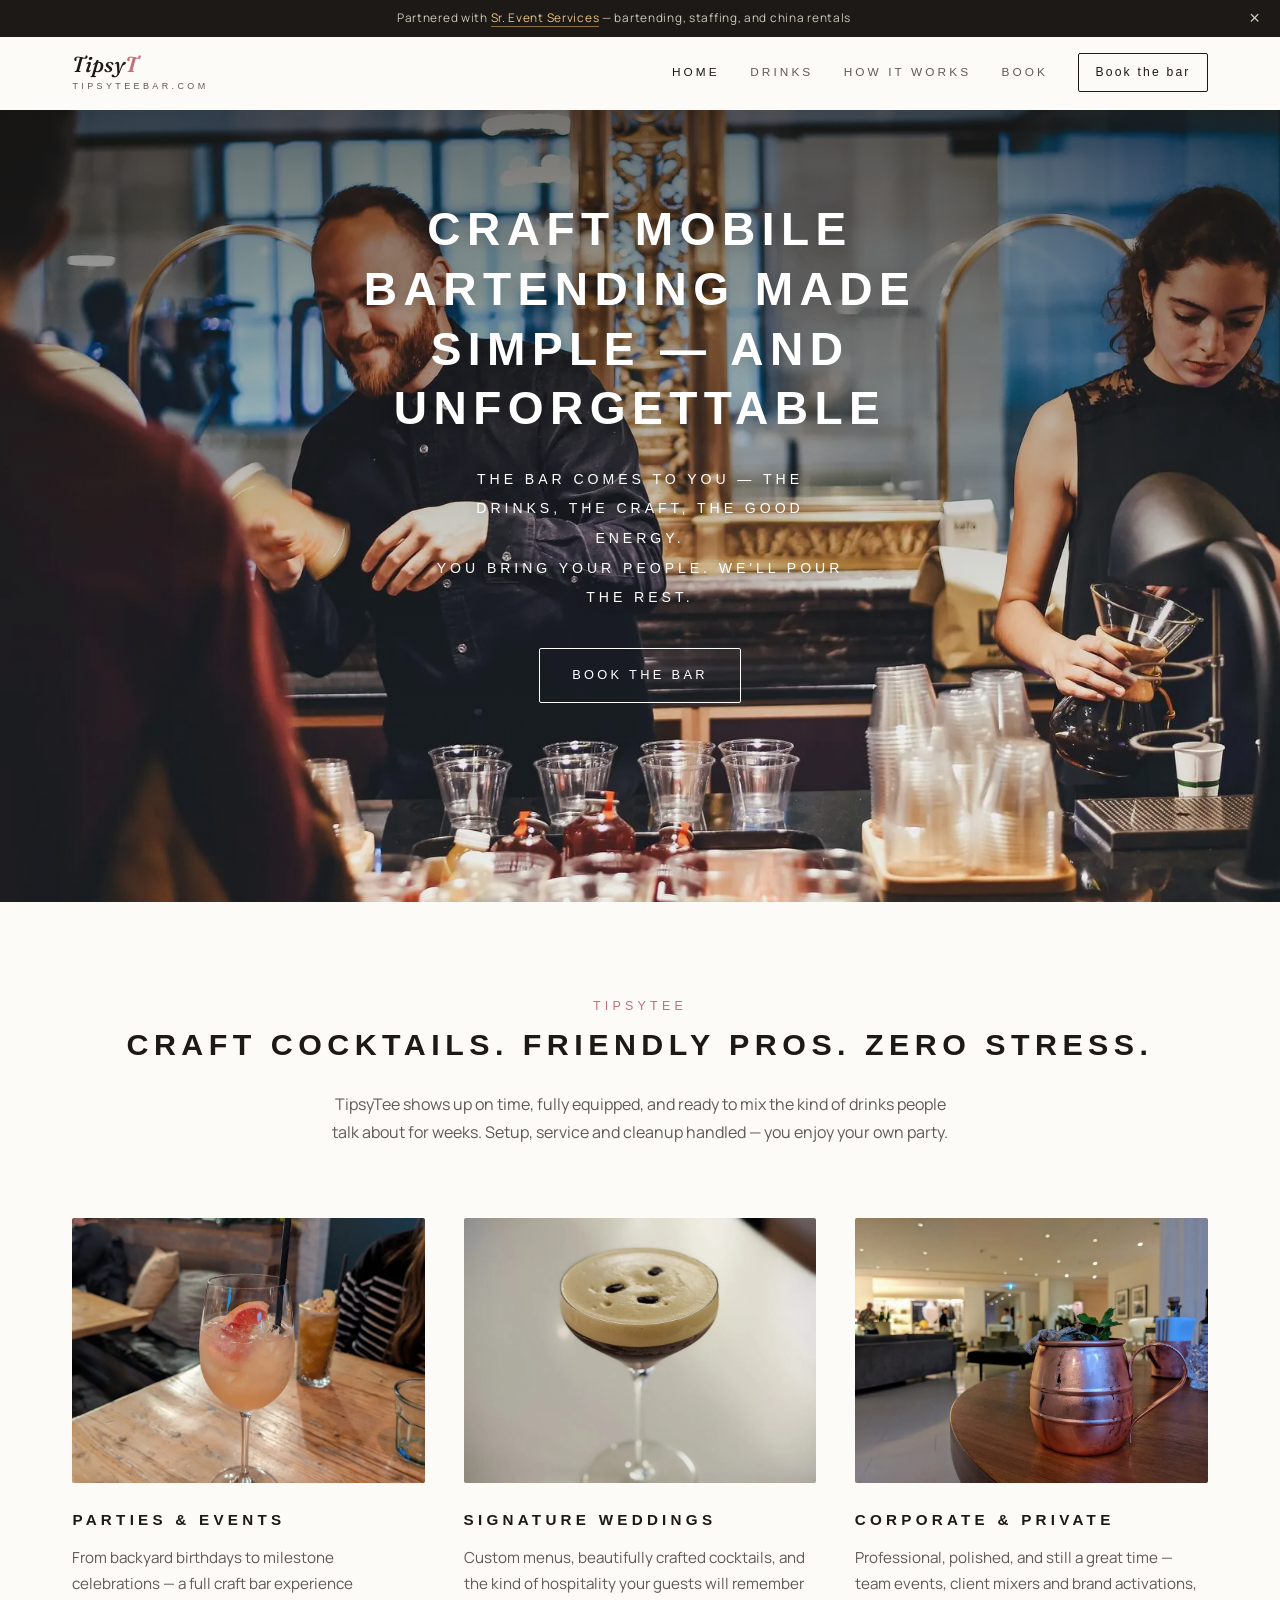
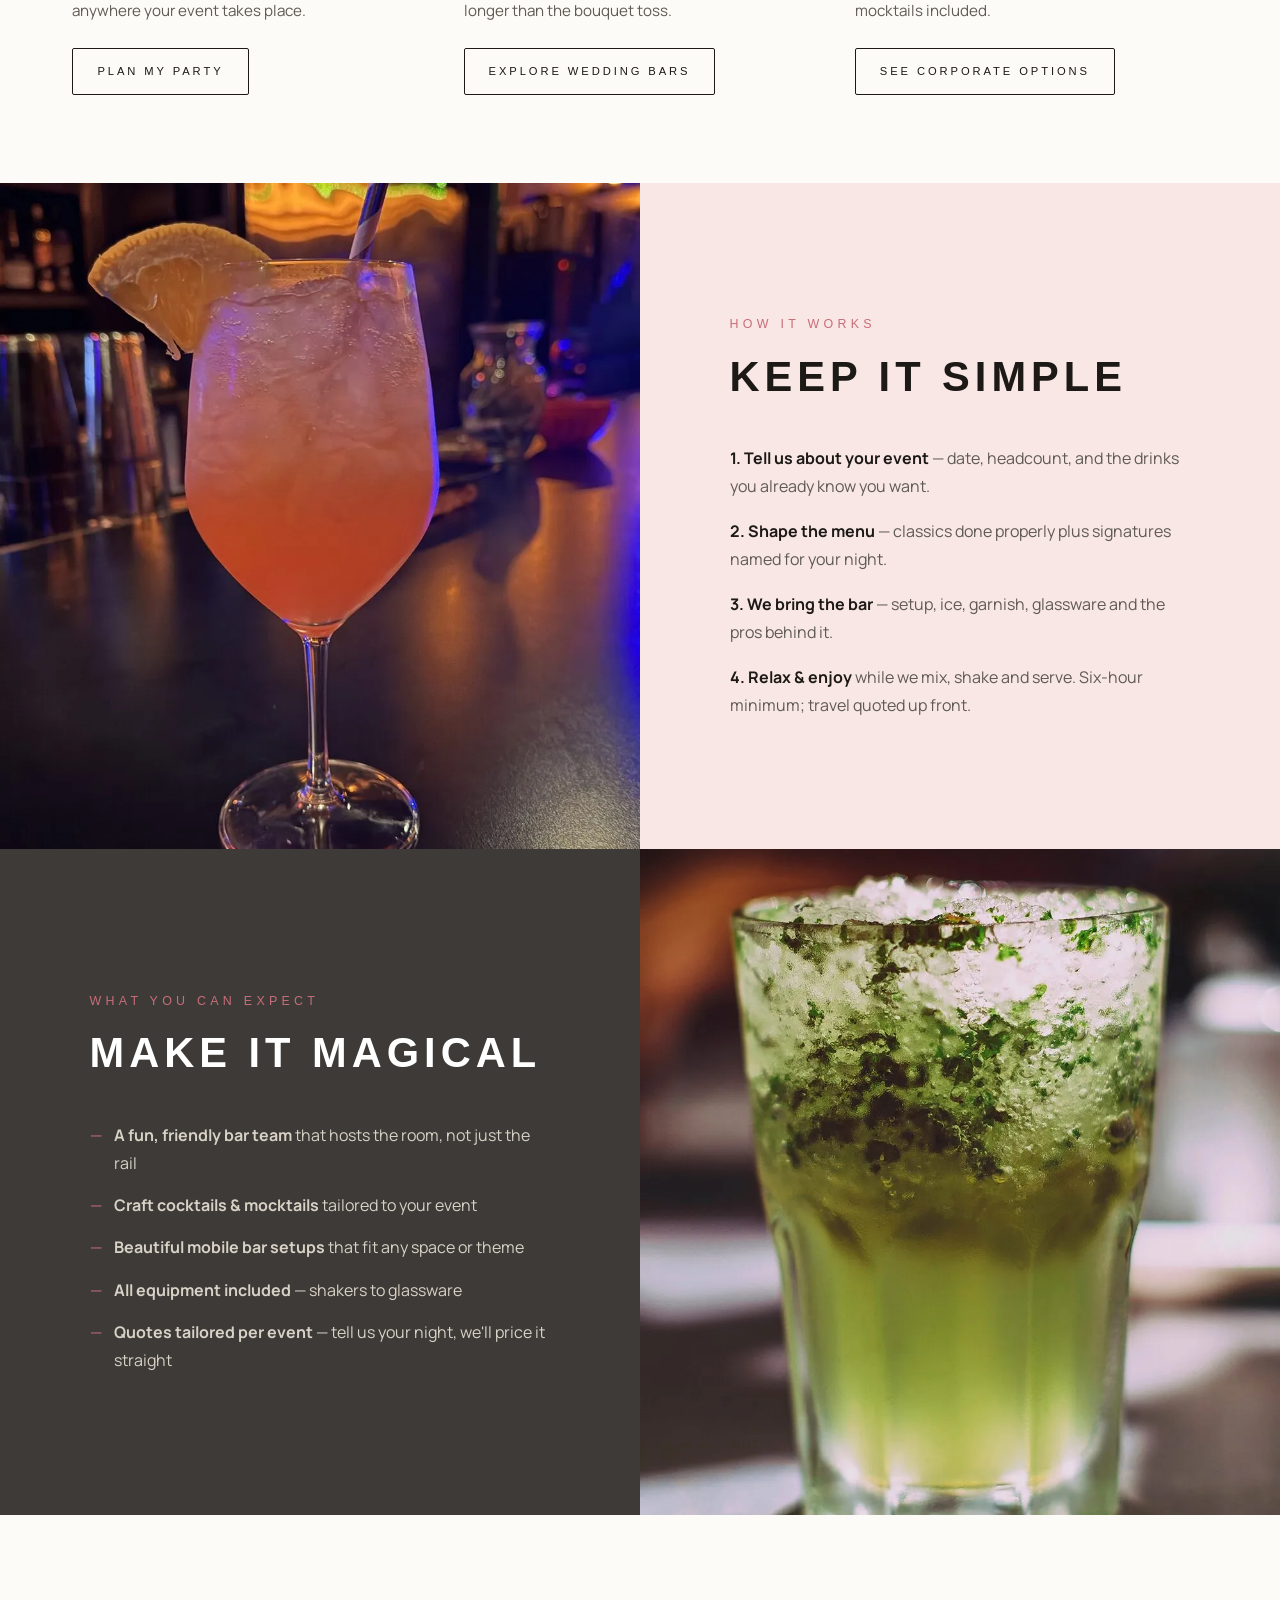
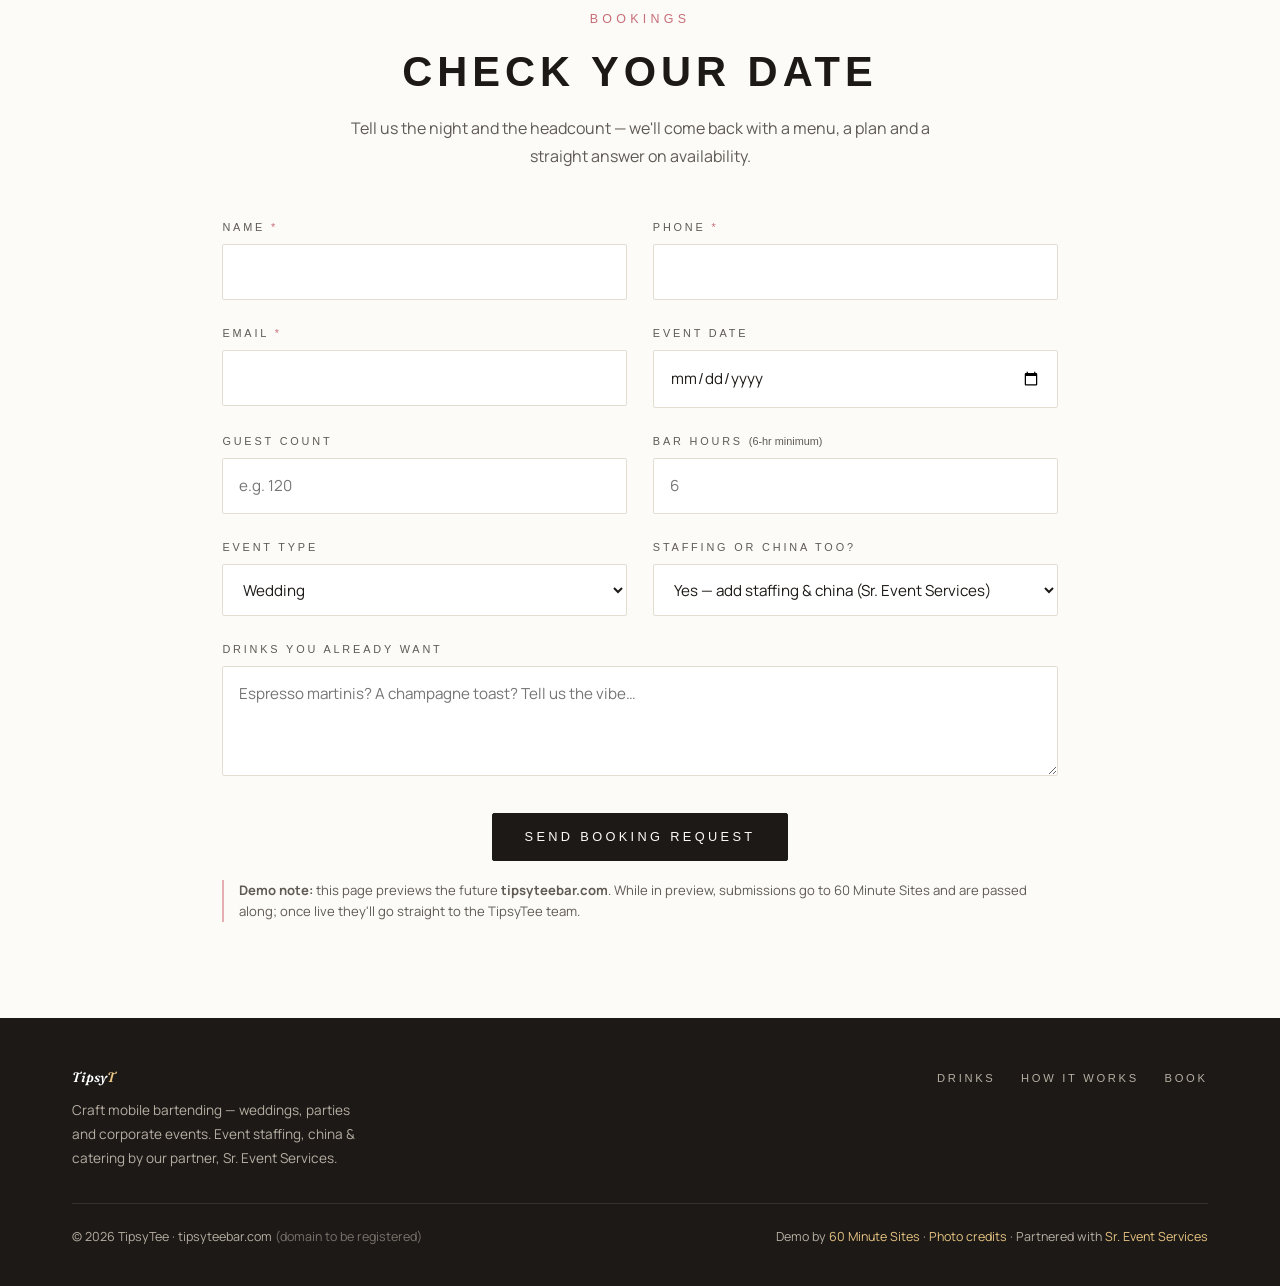
==== commit 9f222dc9: "TipsyTee goes primary — concepts A/B removed, dismissible partner banner Client committed. TipsyTee " ====
--- a/index.html
+++ b/index.html
@@ -3,370 +3,198 @@
 <head>
 <meta charset="utf-8">
 <meta name="viewport" content="width=device-width, initial-scale=1">
-<title>Sr. Event Services — Premium Mobile Bar &amp; Event Service</title>
-<meta name="description" content="Craft bar service for weddings, corporate events and private parties — licensed bartenders, curated drink menus, event staffing, china, glassware and every detail handled.">
-<meta property="og:title" content="Sr. Event Services — Premium Mobile Bar &amp; Event Service">
-<meta property="og:description" content="Craft bar service for weddings, corporate events and private parties. Bartending, staffing, china &amp; glassware — one call.">
-<meta property="og:image" content="/assets/img/hero-bar.jpg">
-<meta property="og:type" content="website">
+<title>TipsyTee Bar — Craft Mobile Bartending</title>
+<meta name="description" content="TipsyTee brings the bar to you — craft cocktails, friendly pros, zero stress. Demo of the future tipsyteebar.com.">
+<meta name="robots" content="noindex">
 <link rel="icon" type="image/svg+xml" href="/assets/img/favicon.svg">
 <link rel="preconnect" href="https://fonts.googleapis.com">
 <link rel="preconnect" href="https://fonts.gstatic.com" crossorigin>
-<link href="https://fonts.googleapis.com/css2?family=Fraunces:ital,opsz,wght@0,9..144,300..600;1,9..144,300..600&family=Manrope:wght@400..800&display=swap" rel="stylesheet">
-<link rel="stylesheet" href="/assets/css/main.css">
-<noscript><style>.rv,.hl-in{opacity:1;transform:none}.hero .kicker,.hero .lede,.hero-ctas,.hero-meta,.hero-stack{opacity:1;transform:none}.intro-veil{display:none}</style></noscript>
+<link href="https://fonts.googleapis.com/css2?family=Oswald:wght@400;500;600&family=Fraunces:ital,opsz,wght@0,9..144,400..600;1,9..144,400..600&family=Manrope:wght@400..800&display=swap" rel="stylesheet">
+<link rel="stylesheet" href="/assets/css/c.css?v=2">
+<style>
+ /* TipsyT brand accent — blush-pink take on the shared concept-C system */
+ body.tipsyt {
+  --gold: #c76e79;
+  --blush: #f8e7e4;
+  --blush-deep: #e5aeb2;
+ }
+ body.tipsyt ::selection { background: #e5aeb2; color: var(--ink); }
+ .tt-wordmark { font-family: var(--serif); font-style: italic; font-weight: 500; font-size: 1.35rem; color: var(--ink); letter-spacing: .01em; text-transform: none; }
+ .tt-wordmark b { color: var(--gold); font-weight: 600; }
+ .tt-domain { font-family: var(--cond); font-size: .56rem; letter-spacing: .38em; text-transform: uppercase; color: var(--ink-soft); margin-top: .3rem; }
+</style>
+<noscript><style>.rv{opacity:1;transform:none}</style></noscript>
 </head>
-<body>
-<div class="intro-veil" aria-hidden="true">
- <div class="iv-inner">
-  <svg class="iv-mark" viewBox="0 0 120 92" fill="none" stroke="currentColor" stroke-width="1.5" stroke-linecap="round" stroke-linejoin="round">
-   <path d="M32 14h56L60 48z"/>
-   <path d="M60 48v24"/>
-   <path d="M45 78h30"/>
-   <circle cx="76" cy="21" r="4"/>
-   <path d="M24 30q-11 3-15 14"/>
-   <path d="M19 32l-5-6M14 38l-7-4"/>
-   <path d="M96 30q11 3 15 14"/>
-   <path d="M101 32l5-6M106 38l7-4"/>
-  </svg>
-  <div class="iv-name">Sr. Event <b>Services</b></div>
- </div>
-</div>
-<div class="cursor-ring" aria-hidden="true"></div>
-<div class="grain" aria-hidden="true"></div>
-
-<div class="ab-toggle">
- <span class="ab-label">Concept</span>
- <span class="on" aria-current="true">A</span>
- <a href="/b.html" title="View concept B">B</a>
- <a href="/tipsytee.html" title="View concept C — TipsyT + Sr. Event Services pair">C</a>
-</div>
-
-<div class="demo-bar"><b>DEMO PREVIEW</b> &mdash; a design concept by <a href="https://60minutesites.com" rel="noopener">60minutesites.com</a> for Sr. Event Services &middot; drink list &amp; photos are placeholders</div>
+<body class="tipsyt">
+
+<div class="demo-bar" id="partner-banner">Partnered with <a href="https://sreventservices.com" rel="noopener">Sr. Event Services</a> &mdash; bartending, staffing, and china rentals<button class="pb-close" aria-label="Dismiss banner">&times;</button></div>
 
 <header class="site">
  <div class="nav-wrap">
   <a class="wordmark" href="/">
-   <span class="wm-top">Sr. Event <i>Services</i></span>
-   <span class="wm-sub">Premium Bar &amp; Events</span>
+   <span class="tt-wordmark">Tipsy<b>T</b></span>
+   <span class="tt-domain">tipsyteebar.com</span>
   </a>
   <nav class="main" id="nav">
-   <a class="nl" href="/bartending.html">The Bar</a>
-   <a class="nl" href="/#drinks">Drinks</a>
-   <a class="nl" href="/#packages">Packages</a>
-   <a class="nl" href="/#services">Services</a>
-   <a class="nl" href="/#contact">Contact</a>
-   <a class="nav-phone" href="tel:+12097500788">
-    <svg width="14" height="14" viewBox="0 0 24 24" fill="none" stroke="currentColor" stroke-width="2" stroke-linecap="round" stroke-linejoin="round" aria-hidden="true"><path d="M22 16.9v3a2 2 0 01-2.2 2 19.8 19.8 0 01-8.6-3.1 19.5 19.5 0 01-6-6A19.8 19.8 0 012.1 4.2 2 2 0 014.1 2h3a2 2 0 012 1.7c.1 1 .4 1.9.7 2.8a2 2 0 01-.5 2.1L8.1 9.9a16 16 0 006 6l1.3-1.3a2 2 0 012.1-.4c.9.3 1.8.6 2.8.7a2 2 0 011.7 2z"/></svg>
-    209.750.0788
-   </a>
+   <a class="nl" href="/" aria-current="page">Home</a>
+   <a class="nl" href="#drinks">Drinks</a>
+   <a class="nl" href="#how">How it works</a>
+   <a class="nl" href="#bookings">Book</a>
+   <a class="nav-phone" href="#bookings">Book the bar</a>
   </nav>
   <button class="burger" aria-label="Menu" aria-expanded="false"><span></span><span></span><span></span></button>
  </div>
 </header>
 
-<section class="hero">
- <div class="hero-bg">
-  <picture>
-   <source srcset="/assets/img/hero-bar.webp" type="image/webp">
-   <img src="/assets/img/hero-bar.jpg" alt="Bartender serving guests at a warmly lit cocktail bar" fetchpriority="high">
-  </picture>
- </div>
- <div class="hero-shade" aria-hidden="true"></div>
- <div class="hero-inner">
-  <div>
-   <span class="kicker">Mobile bar &middot; Staffing &middot; Tableware</span>
-   <h1><span class="hl"><span class="hl-in">The service your guests</span></span><span class="hl"><span class="hl-in"><i>remember.</i></span></span></h1>
-   <p class="lede">Sr.&nbsp;Event Services brings full craft bar service to weddings, corporate
-   events and private parties &mdash; professional bartenders, a drink list curated for your
-   crowd, and every glass, plate and detail handled.</p>
-   <div class="hero-ctas">
-    <a class="btn" href="/bartending.html">Explore bar packages <span class="ar">&rarr;</span></a>
-    <a class="btn ghost" href="/#contact">Check your date</a>
+<section class="c-hero">
+ <picture>
+  <source srcset="/assets/img/c-team.webp" type="image/webp">
+  <img src="/assets/img/c-team.jpg" alt="TipsyTee bartenders mixing drinks at a bright event bar" fetchpriority="high">
+ </picture>
+ <div class="shade" aria-hidden="true"></div>
+ <div class="hero-copy">
+  <h1>Craft mobile bartending made simple &mdash; and unforgettable</h1>
+  <p class="hero-sub">The bar comes to you &mdash; the drinks, the craft, the good energy.<br>
+  You bring your people. We'll pour the rest.</p>
+  <a class="c-btn light" href="#bookings">Book the bar</a>
+ </div>
+</section>
+
+<div class="c-statement rv">
+ <span class="c-kicker">TipsyTee</span>
+ <h2>Craft cocktails. Friendly pros. Zero stress.</h2>
+ <p>TipsyTee shows up on time, fully equipped, and ready to mix the kind of drinks people
+ talk about for weeks. Setup, service and cleanup handled &mdash; you enjoy your own party.</p>
+</div>
+
+<section id="drinks" class="wrap">
+ <div class="c-cards">
+  <article class="c-card rv">
+   <div class="cc-img"><picture><source srcset="/assets/img/c-paloma.webp" type="image/webp"><img src="/assets/img/c-paloma.jpg" alt="Bright spritz at a caf&eacute; table" loading="lazy" decoding="async"></picture></div>
+   <h3>Parties &amp; Events</h3>
+   <p>From backyard birthdays to milestone celebrations &mdash; a full craft bar experience
+   anywhere your event takes place.</p>
+   <a class="c-btn" href="#bookings">Plan my party</a>
+  </article>
+  <article class="c-card rv" style="--rvd:.08s">
+   <div class="cc-img"><picture><source srcset="/assets/img/drink-espresso-martini.webp" type="image/webp"><img src="/assets/img/drink-espresso-martini.jpg" alt="Espresso martini on a bright bar" loading="lazy" decoding="async"></picture></div>
+   <h3>Signature Weddings</h3>
+   <p>Custom menus, beautifully crafted cocktails, and the kind of hospitality your guests
+   will remember longer than the bouquet toss.</p>
+   <a class="c-btn" href="#bookings">Explore wedding bars</a>
+  </article>
+  <article class="c-card rv" style="--rvd:.16s">
+   <div class="cc-img"><picture><source srcset="/assets/img/c-mule.webp" type="image/webp"><img src="/assets/img/c-mule.jpg" alt="Moscow mule in a bright lounge" loading="lazy" decoding="async"></picture></div>
+   <h3>Corporate &amp; Private</h3>
+   <p>Professional, polished, and still a great time &mdash; team events, client mixers and
+   brand activations, mocktails included.</p>
+   <a class="c-btn" href="#bookings">See corporate options</a>
+  </article>
+ </div>
+</section>
+
+<section id="how" class="c-split blush">
+ <div class="sp-img rv">
+  <picture><source srcset="/assets/img/drink-spritz.webp" type="image/webp"><img src="/assets/img/drink-spritz.jpg" alt="" loading="lazy" decoding="async"></picture>
+ </div>
+ <div class="sp-body">
+  <span class="c-kicker rv">How it works</span>
+  <h2 class="c-sec rv">Keep it simple</h2>
+  <ol class="c-steps">
+   <li class="rv"><b>1. Tell us about your event</b> &mdash; date, headcount, and the drinks
+   you already know you want.</li>
+   <li class="rv" style="--rvd:.06s"><b>2. Shape the menu</b> &mdash; classics done properly
+   plus signatures named for your night.</li>
+   <li class="rv" style="--rvd:.12s"><b>3. We bring the bar</b> &mdash; setup, ice, garnish,
+   glassware and the pros behind it.</li>
+   <li class="rv" style="--rvd:.18s"><b>4. Relax &amp; enjoy</b> while we mix, shake and
+   serve. Six-hour minimum; travel quoted up front.</li>
+  </ol>
+ </div>
+</section>
+
+<section class="c-split char">
+ <div class="sp-body">
+  <span class="c-kicker rv">What you can expect</span>
+  <h2 class="c-sec rv">Make it magical</h2>
+  <ul class="c-checks">
+   <li class="rv"><span><b>A fun, friendly bar team</b> that hosts the room, not just the rail</span></li>
+   <li class="rv" style="--rvd:.05s"><span><b>Craft cocktails &amp; mocktails</b> tailored to your event</span></li>
+   <li class="rv" style="--rvd:.1s"><span><b>Beautiful mobile bar setups</b> that fit any space or theme</span></li>
+   <li class="rv" style="--rvd:.15s"><span><b>All equipment included</b> &mdash; shakers to glassware</span></li>
+   <li class="rv" style="--rvd:.2s"><span><b>Quotes tailored per event</b> &mdash; tell us your night, we'll price it straight</span></li>
+  </ul>
+ </div>
+ <div class="sp-img rv">
+  <picture><source srcset="/assets/img/drink-mojito.webp" type="image/webp"><img src="/assets/img/drink-mojito.jpg" alt="" loading="lazy" decoding="async"></picture>
+ </div>
+</section>
+
+<section id="bookings" class="c-quote">
+ <div class="wrap">
+  <div class="form-head rv">
+   <span class="c-kicker">Bookings</span>
+   <h2 class="c-sec">Check your date</h2>
+   <p class="c-lede" style="margin:0 auto">Tell us the night and the headcount &mdash; we'll
+   come back with a menu, a plan and a straight answer on availability.</p>
+  </div>
+  <form action="https://formspree.io/f/xojeqvng" method="POST" class="quote-form" data-source="tipsyt-demo">
+   <input type="hidden" name="_subject" value="New bar booking — TipsyTee (demo)">
+   <input type="hidden" name="site" value="tipsyteebar-demo">
+   <div class="fgrid">
+    <div class="field"><label for="qt-name">Name <span class="req">*</span></label>
+     <input id="qt-name" name="name" type="text" autocomplete="name" required></div>
+    <div class="field"><label for="qt-phone">Phone <span class="req">*</span></label>
+     <input id="qt-phone" name="phone" type="tel" autocomplete="tel" required></div>
+    <div class="field"><label for="qt-email">Email <span class="req">*</span></label>
+     <input id="qt-email" name="email" type="email" autocomplete="email" required></div>
+    <div class="field"><label for="qt-date">Event date</label>
+     <input id="qt-date" name="event_date" type="date"></div>
+    <div class="field"><label for="qt-guests">Guest count</label>
+     <input id="qt-guests" name="guests" type="number" min="1" placeholder="e.g. 120"></div>
+    <div class="field"><label for="qt-hours">Bar hours <span style="text-transform:none;letter-spacing:0">(6-hr minimum)</span></label>
+     <input id="qt-hours" name="service_hours" type="number" min="6" placeholder="6"></div>
+    <div class="field"><label for="qt-type">Event type</label>
+     <select id="qt-type" name="event_type">
+      <option>Wedding</option><option>Private party</option><option>Corporate</option><option>Other</option>
+     </select></div>
+    <div class="field"><label for="qt-extra">Staffing or china too?</label>
+     <select id="qt-extra" name="event_services">
+      <option>Yes — add staffing &amp; china (Sr. Event Services)</option><option>Just the bar</option><option>Not sure yet</option>
+     </select></div>
+    <div class="field full"><label for="qt-msg">Drinks you already want</label>
+     <textarea id="qt-msg" name="message" placeholder="Espresso martinis? A champagne toast? Tell us the vibe…"></textarea></div>
    </div>
-   <div class="hero-meta">
-    <div><b>Craft bar service</b><span>The main event</span></div>
-    <div><b>Event staffing</b><span>Also available</span></div>
-    <div><b>China &amp; glassware</b><span>Down to the last fork</span></div>
-   </div>
-  </div>
-  <div class="hero-stack" aria-hidden="true">
-   <div class="float-card fc-1" data-depth="0.35" data-rot="-2.5">
-    <picture>
-     <source srcset="/assets/img/pour-portrait.webp" type="image/webp">
-     <img src="/assets/img/pour-portrait.jpg" alt="">
-    </picture>
-   </div>
-   <div class="float-card fc-2" data-depth="0.7" data-rot="2">
-    <picture>
-     <source srcset="/assets/img/drink-old-fashioned.webp" type="image/webp">
-     <img src="/assets/img/drink-old-fashioned.jpg" alt="">
-    </picture>
-   </div>
-   <div class="float-card fc-3" data-depth="1" data-rot="0">
-    <span class="script">Cheers, Sunny</span>
-    <small>Founder &amp; head of service</small>
-   </div>
-  </div>
- </div>
- <div class="scroll-cue" aria-hidden="true">Scroll</div>
-</section>
-
-<div class="marquee" aria-hidden="true">
- <div class="marquee-track">
-  <span>Old Fashioned <i>&#10022;</i></span><span>Espresso Martini <i>&#10022;</i></span><span>Mojito <i>&#10022;</i></span><span>Cosmopolitan <i>&#10022;</i></span><span>Aperol Spritz <i>&#10022;</i></span><span>Moscow Mule <i>&#10022;</i></span><span>Margarita <i>&#10022;</i></span><span>Champagne Toast <i>&#10022;</i></span>
-  <span>Old Fashioned <i>&#10022;</i></span><span>Espresso Martini <i>&#10022;</i></span><span>Mojito <i>&#10022;</i></span><span>Cosmopolitan <i>&#10022;</i></span><span>Aperol Spritz <i>&#10022;</i></span><span>Moscow Mule <i>&#10022;</i></span><span>Margarita <i>&#10022;</i></span><span>Champagne Toast <i>&#10022;</i></span>
- </div>
-</div>
-
-<section class="pad">
- <div class="wrap">
-  <div class="intro-grid">
-   <div class="rv">
-    <span class="kicker"><span class="sec-num">01</span> The service</span>
-    <p class="statement" style="margin-top:1.2rem">We set up a beautiful bar wherever you're
-    celebrating, staff it with bartenders who <i>host the room</i>, and hand it all back
-    spotless. You enjoy your own party for once.</p>
-    <div class="sig">
-     <div>
-      <span class="sig-name">Sunny Kumar</span>
-      <small>Founder, Sr. Event Services</small>
-     </div>
-    </div>
-   </div>
-   <div class="intro-img rv" style="--rvd:.15s">
-    <div class="frame">
-     <picture>
-      <source srcset="/assets/img/table-setting.webp" type="image/webp">
-      <img src="/assets/img/table-setting.jpg" alt="Polished glassware and place settings on a copper-top event table" loading="lazy" decoding="async">
-     </picture>
-    </div>
-   </div>
-  </div>
- </div>
-</section>
-
-<section id="drinks" class="pad-b">
- <div class="wrap">
-  <div class="drinks-head rv">
-   <div>
-    <span class="kicker"><span class="sec-num">02</span> Signature drinks</span>
-    <h2 class="sec">Poured to order,<br>picked by <i>you.</i></h2>
-    <p class="lede">Every event gets its own short list &mdash; classics done properly, plus a
-    couple of signatures named for your night. A taste of the house favourites:</p>
-   </div>
-   <a class="btn ghost" href="/bartending.html#menu">Full drink menu <span class="ar">&rarr;</span></a>
-  </div>
-  <div class="drink-grid">
-   <article class="drink tilt rv">
-    <div class="d-img"><picture><source srcset="/assets/img/drink-old-fashioned.webp" type="image/webp"><img src="/assets/img/drink-old-fashioned.jpg" alt="Old Fashioned cocktail in candlelight" loading="lazy" decoding="async"></picture></div>
-    <div class="glare" aria-hidden="true"></div>
-    <div class="d-body"><span class="d-num">No. 1</span><h3>Old Fashioned</h3><p>Bourbon, demerara, bitters, orange oils &mdash; stirred slow over one big cube.</p></div>
-   </article>
-   <article class="drink tilt rv" style="--rvd:.08s">
-    <div class="d-img"><picture><source srcset="/assets/img/drink-espresso-martini.webp" type="image/webp"><img src="/assets/img/drink-espresso-martini.jpg" alt="Espresso Martini with three coffee beans" loading="lazy" decoding="async"></picture></div>
-    <div class="glare" aria-hidden="true"></div>
-    <div class="d-body"><span class="d-num">No. 2</span><h3>Espresso Martini</h3><p>Fresh espresso, vodka, coffee liqueur &mdash; shaken to a silk crema.</p></div>
-   </article>
-   <article class="drink tilt rv" style="--rvd:.16s">
-    <div class="d-img"><picture><source srcset="/assets/img/drink-mojito.webp" type="image/webp"><img src="/assets/img/drink-mojito.jpg" alt="Mojito with fresh mint" loading="lazy" decoding="async"></picture></div>
-    <div class="glare" aria-hidden="true"></div>
-    <div class="d-body"><span class="d-num">No. 3</span><h3>Mojito</h3><p>White rum, fresh lime and mint, pressed &mdash; not muddled to death.</p></div>
-   </article>
-   <article class="drink tilt rv">
-    <div class="d-img"><picture><source srcset="/assets/img/drink-cosmopolitan.webp" type="image/webp"><img src="/assets/img/drink-cosmopolitan.jpg" alt="Cosmopolitan in a chilled coupe" loading="lazy" decoding="async"></picture></div>
-    <div class="glare" aria-hidden="true"></div>
-    <div class="d-body"><span class="d-num">No. 4</span><h3>Cosmopolitan</h3><p>Citrus vodka, cranberry, lime, triple sec &mdash; served ice-cold in a chilled coupe.</p></div>
-   </article>
-   <article class="drink tilt rv" style="--rvd:.08s">
-    <div class="d-img"><picture><source srcset="/assets/img/drink-spritz.webp" type="image/webp"><img src="/assets/img/drink-spritz.jpg" alt="Aperol Spritz on a dark bar top" loading="lazy" decoding="async"></picture></div>
-    <div class="glare" aria-hidden="true"></div>
-    <div class="d-body"><span class="d-num">No. 5</span><h3>Aperol Spritz</h3><p>Aperol, prosecco, soda and orange &mdash; golden hour in a glass.</p></div>
-   </article>
-   <article class="drink tilt rv" style="--rvd:.16s">
-    <div class="d-img"><picture><source srcset="/assets/img/drink-mule.webp" type="image/webp"><img src="/assets/img/drink-mule.jpg" alt="Moscow Mule in a copper mug" loading="lazy" decoding="async"></picture></div>
-    <div class="glare" aria-hidden="true"></div>
-    <div class="d-body"><span class="d-num">No. 6</span><h3>Moscow Mule</h3><p>Vodka, ginger beer and lime in the classic copper mug.</p></div>
-   </article>
-  </div>
- </div>
-</section>
-
-<section class="band">
- <div class="band-bg" aria-hidden="true">
-  <picture>
-   <source srcset="/assets/img/backbar.webp" type="image/webp">
-   <img src="/assets/img/backbar.jpg" alt="" loading="lazy" decoding="async">
-  </picture>
- </div>
- <div class="band-shade" aria-hidden="true"></div>
- <div class="wrap rv">
-  <blockquote>&ldquo;A good bartender doesn't just pour drinks &mdash; they <i>host the room.</i>&rdquo;</blockquote>
-  <cite>Sunny Kumar &middot; Founder</cite>
- </div>
-</section>
-
-<section id="packages" class="pad">
- <div class="wrap">
-  <div class="rv">
-   <span class="kicker"><span class="sec-num">03</span> Packages</span>
-   <h2 class="sec">Pick a starting point.<br>Then make it <i>yours.</i></h2>
-   <p class="lede">Three ways to build your bar &mdash; every one of them pick-and-choose.
-   Start from the closest fit, swap anything, and we'll price it for your date and headcount.</p>
-  </div>
-  <div class="pk-grid">
-   <a class="pk tilt rv" href="/bartending.html#packages">
-    <span class="pk-tier">Package 01</span>
-    <h3>The Classic</h3>
-    <p class="pk-for">Intimate parties and easy evenings &mdash; beer, wine and a pair of signatures.</p>
-    <ul>
-     <li>Professional bartender</li>
-     <li>Beer &amp; wine service</li>
-     <li>Two signature cocktails</li>
-     <li>Mixers, garnish &amp; ice kit</li>
-    </ul>
-    <span class="pk-cta">Build this package <span class="ar">&rarr;</span></span>
-   </a>
-   <a class="pk tilt featured rv" style="--rvd:.08s" href="/bartending.html#packages">
-    <span class="pk-tier">Package 02</span>
-    <h3>The Signature</h3>
-    <p class="pk-for">The full cocktail bar &mdash; our most requested setup for weddings and big nights.</p>
-    <ul>
-     <li>Two bartenders</li>
-     <li>Four signature cocktails + full bar</li>
-     <li>Glassware included</li>
-     <li>Printed menu for your night</li>
-    </ul>
-    <span class="pk-cta">Build this package <span class="ar">&rarr;</span></span>
-   </a>
-   <a class="pk tilt rv" style="--rvd:.16s" href="/bartending.html#packages">
-    <span class="pk-tier">Package 03</span>
-    <h3>The Grand</h3>
-    <p class="pk-for">The works &mdash; bar, staff and tableware, one team handling all of it.</p>
-    <ul>
-     <li>Full bar team + barback</li>
-     <li>Champagne toast service</li>
-     <li>Event staffing add-ons</li>
-     <li>China, crockery &amp; glassware</li>
-    </ul>
-    <span class="pk-cta">Build this package <span class="ar">&rarr;</span></span>
-   </a>
-  </div>
-  <p class="pk-note rv">Every package links to the bar service page &mdash; pick one and shape it
-  from there, or <a href="/#contact">tell us the night you're planning</a> and we'll suggest the fit.</p>
- </div>
-</section>
-
-<section id="services" class="pad-b">
- <div class="wrap">
-  <div class="rv">
-   <span class="kicker"><span class="sec-num">04</span> Beyond the bar</span>
-   <h2 class="sec">One call covers <i>the whole table.</i></h2>
-   <p class="lede">The bar is the centrepiece, but Sr.&nbsp;Event Services also staffs your event
-   and sets your table &mdash; so you're not juggling three vendors the week of.</p>
-  </div>
-  <div class="svc-grid">
-   <article class="svc rv">
-    <div class="s-img"><picture><source srcset="/assets/img/plated-service.webp" type="image/webp"><img src="/assets/img/plated-service.jpg" alt="Plated course being served at a candlelit dinner" loading="lazy" decoding="async"></picture></div>
-    <div class="s-body"><h3>Event staffing</h3><p>Servers and support staff who keep food moving, tables cleared and guests looked after.</p></div>
-   </article>
-   <article class="svc rv" style="--rvd:.08s">
-    <div class="s-img"><picture><source srcset="/assets/img/table-setting.webp" type="image/webp"><img src="/assets/img/table-setting.jpg" alt="Fine table setting with wine glasses and linen" loading="lazy" decoding="async"></picture></div>
-    <div class="s-body"><h3>China &amp; crockery</h3><p>Premium White or Gold Rim china &mdash; full place settings delivered, laid and collected.</p></div>
-   </article>
-   <article class="svc rv" style="--rvd:.16s">
-    <div class="s-img"><picture><source srcset="/assets/img/glassware.webp" type="image/webp"><img src="/assets/img/glassware.jpg" alt="Rows of polished glassware backlit at a bar" loading="lazy" decoding="async"></picture></div>
-    <div class="s-body"><h3>Glassware, plates &amp; cups</h3><p>The right glass for every pour, and plates and cups for every course &mdash; polished, not plastic.</p></div>
-   </article>
-  </div>
- </div>
-</section>
-
-<section id="contact" class="pad" style="background:var(--ink-2);border-top:1px solid var(--line)">
- <div class="wrap">
-  <div class="rv">
-   <span class="kicker"><span class="sec-num">05</span> Check your date</span>
-   <h2 class="sec">Tell us about <i>your night.</i></h2>
-   <p class="lede">A date, a headcount and a rough idea is plenty &mdash; we'll come back with a
-   package and a straight answer on availability.</p>
-  </div>
-  <div class="contact-grid">
-   <div class="c-cards">
-    <a class="c-card rv" href="tel:+12097500788">
-     <span class="ci"><svg width="18" height="18" viewBox="0 0 24 24" fill="none" stroke="currentColor" stroke-width="1.7" stroke-linecap="round" stroke-linejoin="round" aria-hidden="true"><path d="M22 16.9v3a2 2 0 01-2.2 2 19.8 19.8 0 01-8.6-3.1 19.5 19.5 0 01-6-6A19.8 19.8 0 012.1 4.2 2 2 0 014.1 2h3a2 2 0 012 1.7c.1 1 .4 1.9.7 2.8a2 2 0 01-.5 2.1L8.1 9.9a16 16 0 006 6l1.3-1.3a2 2 0 012.1-.4c.9.3 1.8.6 2.8.7a2 2 0 011.7 2z"/></svg></span>
-     <span><b>209.750.0788</b><span>Call or text Sunny &mdash; fastest route</span></span>
-    </a>
-    <a class="c-card rv" style="--rvd:.08s" href="mailto:sunnyk029@hotmail.com">
-     <span class="ci"><svg width="18" height="18" viewBox="0 0 24 24" fill="none" stroke="currentColor" stroke-width="1.7" stroke-linecap="round" stroke-linejoin="round" aria-hidden="true"><rect x="3" y="5" width="18" height="14" rx="2"/><path d="M3 7l9 6 9-6"/></svg></span>
-     <span><b>sunnyk029@hotmail.com</b><span>Send dates, headcounts &amp; venue details</span></span>
-    </a>
-    <div class="c-card rv" style="--rvd:.16s">
-     <span class="ci"><svg width="18" height="18" viewBox="0 0 24 24" fill="none" stroke="currentColor" stroke-width="1.7" stroke-linecap="round" stroke-linejoin="round" aria-hidden="true"><rect x="3" y="4" width="18" height="17" rx="2"/><path d="M8 2v4M16 2v4M3 10h18"/></svg></span>
-     <span><b>Booking now</b><span>6-hour minimum &middot; travel fee quoted up front</span></span>
-    </div>
-   </div>
-   <div class="form-card rv" style="--rvd:.1s">
-    <form action="https://formspree.io/f/xojeqvng" method="POST" class="quote-form" data-source="home">
-     <input type="hidden" name="_subject" value="New inquiry — Sr. Event Services (demo site)">
-     <input type="hidden" name="site" value="sr-event-services">
-     <div class="fgrid">
-      <div class="field"><label for="q-name">Name <span class="req">*</span></label>
-       <input id="q-name" name="name" type="text" autocomplete="name" required></div>
-      <div class="field"><label for="q-phone">Phone <span class="req">*</span></label>
-       <input id="q-phone" name="phone" type="tel" autocomplete="tel" required></div>
-      <div class="field"><label for="q-email">Email <span class="req">*</span></label>
-       <input id="q-email" name="email" type="email" autocomplete="email" required></div>
-      <div class="field"><label for="q-date">Event date</label>
-       <input id="q-date" name="event_date" type="date"></div>
-      <div class="field"><label for="q-type">Event type</label>
-       <select id="q-type" name="event_type">
-        <option>Wedding</option><option>Corporate</option><option>Private party</option><option>Other</option>
-       </select></div>
-      <div class="field"><label for="q-guests">Guest count</label>
-       <input id="q-guests" name="guests" type="number" min="1" placeholder="e.g. 120"></div>
-      <div class="field full"><label for="q-msg">Tell us about the event</label>
-       <textarea id="q-msg" name="message" placeholder="Venue, vibe, drinks you already know you want…"></textarea></div>
-     </div>
-     <div style="margin-top:1.5rem"><button class="btn" type="submit">Send inquiry <span class="ar">&rarr;</span></button></div>
-     <p class="form-ok">Got it &mdash; we'll get back to you within one business day.</p>
-     <p class="form-note"><b>Demo note:</b> while this site is in preview, form submissions go
-     to 60&nbsp;Minute&nbsp;Sites and are passed along to Sunny. Once the site is live, they'll
-     go straight to Sr.&nbsp;Event&nbsp;Services.</p>
-    </form>
-   </div>
-  </div>
- </div>
-</section>
-
-<div class="cta-banner">
- <span class="kicker" style="justify-content:center">Sr. Event Services</span>
- <h2 class="rv">Good drinks. Good staff.<br><i>Great party.</i></h2>
- <a class="btn" href="/bartending.html">See the bar service <span class="ar">&rarr;</span></a>
-</div>
+   <div style="margin-top:1.8rem;text-align:center"><button class="c-btn solid" type="submit">Send booking request</button></div>
+   <p class="form-ok" style="text-align:center">Got it &mdash; we'll get back to you within one business day.</p>
+   <p class="form-note"><b>Demo note:</b> this page previews the future <b>tipsyteebar.com</b>.
+   While in preview, submissions go to 60&nbsp;Minute&nbsp;Sites and are passed along; once
+   live they'll go straight to the TipsyTee team.</p>
+  </form>
+ </div>
+</section>
 
 <footer class="site">
  <div class="wrap">
   <div class="f-grid">
    <div>
-    <span class="wm-top" style="font-family:var(--serif);font-size:1.2rem;color:var(--cream)">Sr. Event <i style="color:var(--gold-bright)">Services</i></span>
-    <p style="margin-top:.6rem;max-width:34ch">Premium mobile bar, event staffing and tableware.
-    Weddings, corporate events and private parties.</p>
+    <span class="wm-top" style="font-family:var(--serif);font-style:italic;text-transform:none;letter-spacing:.01em">Tipsy<span style="color:#e8c583">T</span></span>
+    <p style="margin-top:.6rem;max-width:36ch">Craft mobile bartending &mdash; weddings,
+    parties and corporate events. Event staffing, china &amp; catering by our partner, Sr.&nbsp;Event Services.</p>
    </div>
    <div class="f-nav">
-    <a href="/bartending.html">Bar service</a>
-    <a href="/#drinks">Drinks</a>
-    <a href="/#packages">Packages</a>
-    <a href="/#services">Services</a>
-    <a href="/#contact">Contact</a>
+    <a href="#drinks">Drinks</a>
+    <a href="#how">How it works</a>
+        <a href="#bookings">Book</a>
    </div>
   </div>
   <div class="f-base">
-   <span>&copy; <span id="yr">2026</span> Sr. Event Services &middot; 209.750.0788 &middot; sunnyk029@hotmail.com</span>
-   <span>Demo site by <a href="https://60minutesites.com" rel="noopener">60 Minute Sites</a> &middot; <a href="/credits.html">Photo credits</a></span>
+   <span>&copy; <span id="yr">2026</span> TipsyTee &middot; tipsyteebar.com <span style="opacity:.6">(domain to be registered)</span></span>
+   <span>Demo by <a href="https://60minutesites.com" rel="noopener">60 Minute Sites</a> &middot; <a href="/credits.html">Photo credits</a> &middot; Partnered with <a href="https://sreventservices.com" rel="noopener">Sr. Event Services</a></span>
   </div>
  </div>
 </footer>
 
-<script src="/assets/js/main.js" defer></script>
+<script src="/assets/js/main.js?v=2" defer></script>
 </body>
 </html>
--- a/assets/css/c.css
+++ b/assets/css/c.css
@@ -0,0 +1,331 @@
+/* Sr. Event Services — CONCEPT C
+   Modeled on mobilemixologist.com: bright, warm-white, condensed uppercase
+   headings (Oswald), blush + charcoal split sections, friendly and simple.
+   Bar service routes to the TipsyT partnership. Reuses main.js behaviors. */
+
+:root {
+  --paper: #fdfbf7;
+  --paper-2: #f7f2ea;
+  --blush: #f5e3e0;
+  --blush-deep: #dfb6b1;
+  --char: #3d3a37;
+  --ink: #1c1916;
+  --ink-soft: #5f5a54;
+  --gold: #b98f4e;
+  --line: #e5ddd1;
+  --serif: "Fraunces", Georgia, serif;
+  --cond: "Oswald", "Arial Narrow", sans-serif;
+  --sans: "Manrope", -apple-system, sans-serif;
+  --r: 2px;
+  --wrap: 1180px;
+}
+
+* { margin: 0; padding: 0; box-sizing: border-box; }
+html { scroll-behavior: smooth; }
+body {
+  background: var(--paper);
+  color: var(--ink);
+  font-family: var(--sans);
+  font-size: 1rem;
+  line-height: 1.75;
+  -webkit-font-smoothing: antialiased;
+  overflow-x: hidden;
+}
+img { max-width: 100%; display: block; }
+a { color: var(--gold); text-decoration: none; }
+::selection { background: var(--blush-deep); color: var(--ink); }
+
+/* ---------- shared type ---------- */
+.c-kicker {
+  font-family: var(--cond); font-weight: 500; font-size: .78rem;
+  letter-spacing: .34em; text-transform: uppercase; color: var(--gold);
+}
+h1, h2, h3 { font-family: var(--cond); font-weight: 600; text-transform: uppercase; }
+h2.c-sec {
+  font-size: clamp(1.7rem, 3.4vw, 2.6rem); letter-spacing: .12em;
+  line-height: 1.25; margin: .9rem 0 1rem; color: var(--ink);
+}
+.c-lede { color: var(--ink-soft); max-width: 60ch; }
+
+/* buttons — thin border rectangles, caps */
+.c-btn {
+  display: inline-block;
+  font-family: var(--cond); font-weight: 500; font-size: .8rem;
+  letter-spacing: .26em; text-transform: uppercase;
+  color: var(--ink); background: transparent;
+  border: 1px solid var(--ink); border-radius: var(--r);
+  padding: .95rem 2rem; cursor: pointer;
+  transition: background .3s, color .3s, border-color .3s, transform .3s;
+}
+.c-btn:hover { background: var(--ink); color: var(--paper); transform: translateY(-2px); }
+.c-btn.light { color: #fff; border-color: #fff; }
+.c-btn.light:hover { background: #fff; color: var(--ink); }
+.c-btn.solid { background: var(--ink); color: var(--paper); }
+.c-btn.solid:hover { background: var(--char); }
+
+/* ---------- demo bar + toggle ---------- */
+.demo-bar {
+  position: relative; z-index: 60;
+  background: var(--ink); color: #cfc7bb;
+  font-size: .74rem; letter-spacing: .06em;
+  text-align: center; padding: .5rem 1rem;
+}
+.demo-bar b { color: #e8c583; letter-spacing: .14em; }
+.demo-bar { position: relative; padding-right: 3rem; }
+.pb-close {
+  position: absolute; right: .7rem; top: 50%; transform: translateY(-50%);
+  background: none; border: 0; color: #cfc7bb; font-size: 1.15rem;
+  line-height: 1; cursor: pointer; padding: .25rem .55rem;
+}
+.pb-close:hover { color: #fff; }
+.demo-bar a { color: #e8c583; border-bottom: 1px solid #8a713f; }
+
+.ab-toggle {
+  position: fixed; z-index: 80; left: 1.3rem; top: 170px;
+  display: flex; align-items: center;
+  background: #fffdf9f0; border: 1px solid var(--line); border-radius: 100px;
+  padding: .3rem .4rem .3rem .85rem;
+  box-shadow: 0 8px 26px -14px rgba(40,30,20,.35);
+  backdrop-filter: blur(8px); -webkit-backdrop-filter: blur(8px);
+}
+.ab-toggle .ab-label {
+  font-family: var(--cond); font-size: .58rem; letter-spacing: .3em;
+  text-transform: uppercase; color: var(--ink-soft); margin-right: .55rem;
+}
+.ab-toggle a, .ab-toggle span.on {
+  display: grid; place-items: center; width: 30px; height: 30px;
+  border-radius: 50%; font-family: var(--serif); font-size: .92rem;
+  color: var(--ink-soft); border: 1px solid transparent;
+}
+.ab-toggle .on { background: var(--gold); color: #fff; font-weight: 600; }
+.ab-toggle a:not(.on):hover { border-color: var(--gold); color: var(--gold); }
+@media (max-width: 700px) { .ab-toggle { top: auto; bottom: 1.1rem; } }
+
+/* ---------- two-site switcher (TipsyT ⇄ Sr. Event Services) ---------- */
+.site-switch {
+  display: flex; justify-content: center;
+  background: var(--paper-2); border-bottom: 1px solid var(--line);
+}
+.site-switch a {
+  font-family: var(--cond); font-weight: 500; font-size: .72rem;
+  letter-spacing: .26em; text-transform: uppercase;
+  color: var(--ink-soft); padding: .68rem 1.9rem;
+  border-bottom: 2px solid transparent;
+  transition: color .25s, border-color .25s, background .25s;
+}
+.site-switch a:hover { color: var(--ink); }
+.site-switch a.on {
+  color: var(--ink); border-bottom-color: var(--gold); background: var(--paper);
+}
+.site-switch a b { color: var(--gold); font-weight: 600; }
+@media (max-width: 560px) { .site-switch a { padding: .68rem 1rem; font-size: .62rem; letter-spacing: .18em; } }
+
+/* ---------- header ---------- */
+header.site {
+  position: sticky; top: 0; z-index: 50;
+  background: #fdfbf7f0;
+  backdrop-filter: blur(12px); -webkit-backdrop-filter: blur(12px);
+  border-bottom: 1px solid transparent;
+  transition: border-color .4s;
+}
+header.site.scrolled { border-bottom-color: var(--line); }
+.nav-wrap {
+  max-width: var(--wrap); margin: 0 auto; padding: 0 1.4rem;
+  display: flex; align-items: center; justify-content: space-between;
+  height: 72px;
+}
+.wordmark { display: flex; flex-direction: column; line-height: 1.05; }
+.wordmark .wm-top {
+  font-family: var(--cond); font-weight: 600; font-size: 1.02rem;
+  letter-spacing: .22em; text-transform: uppercase; color: var(--ink);
+}
+.wordmark .wm-top i { font-style: normal; color: var(--gold); }
+.wordmark .wm-sub {
+  font-size: .56rem; letter-spacing: .4em; text-transform: uppercase;
+  color: var(--ink-soft); margin-top: .3rem; font-family: var(--cond); font-weight: 400;
+}
+nav.main { display: flex; align-items: center; gap: 1.9rem; }
+nav.main a.nl {
+  font-family: var(--cond); font-weight: 500;
+  color: var(--ink-soft); font-size: .74rem;
+  letter-spacing: .26em; text-transform: uppercase;
+  transition: color .25s;
+}
+nav.main a.nl:hover, nav.main a.nl[aria-current] { color: var(--ink); }
+.nav-phone {
+  font-family: var(--cond); font-weight: 500; font-size: .76rem;
+  letter-spacing: .18em; color: var(--ink);
+  border: 1px solid var(--ink); border-radius: var(--r);
+  padding: .5rem 1rem;
+  transition: background .25s, color .25s;
+}
+.nav-phone:hover { background: var(--ink); color: var(--paper); }
+.burger { display: none; background: none; border: 0; cursor: pointer; padding: .4rem; }
+.burger span { display: block; width: 24px; height: 2px; background: var(--ink); margin: 5px 0; transition: .3s; }
+
+@media (max-width: 900px) {
+  nav.main {
+    position: absolute; top: 100%; left: 0; right: 0; z-index: 49;
+    background: #fffdf9fc; flex-direction: column; align-items: flex-start;
+    gap: 1.5rem; padding: 1.6rem 1.5rem 2rem;
+    border-bottom: 1px solid var(--line);
+    opacity: 0; visibility: hidden; transform: translateY(-12px);
+    transition: opacity .35s, transform .35s, visibility 0s .35s;
+  }
+  nav.main.open { opacity: 1; visibility: visible; transform: none; transition-delay: 0s; }
+  nav.main a.nl { font-size: .95rem; }
+  .burger { display: block; position: relative; z-index: 52; }
+  .burger.open span:nth-child(1) { transform: translateY(7px) rotate(45deg); }
+  .burger.open span:nth-child(2) { opacity: 0; }
+  .burger.open span:nth-child(3) { transform: translateY(-7px) rotate(-45deg); }
+}
+
+/* ---------- sections ---------- */
+.wrap { max-width: var(--wrap); margin: 0 auto; padding: 0 1.4rem; }
+.c-pad { padding: 5.5rem 0; }
+
+/* hero — headline over bright photo */
+.c-hero { position: relative; min-height: 88svh; display: flex; align-items: flex-start; overflow: hidden; }
+.c-hero picture, .c-hero .hero-img { position: absolute; inset: 0; }
+.c-hero img { width: 100%; height: 100%; object-fit: cover; }
+.c-hero .shade {
+  position: absolute; inset: 0;
+  background: linear-gradient(180deg, rgba(20,15,10,.58) 0%, rgba(20,15,10,.22) 45%, rgba(20,15,10,.05) 75%);
+}
+.c-hero .hero-copy {
+  position: relative; z-index: 2; width: 100%; text-align: center;
+  padding: clamp(4rem, 10vh, 7rem) 1.4rem 0;
+}
+.c-hero h1 {
+  color: #fff; font-weight: 600;
+  font-size: clamp(1.6rem, 3.6vw, 2.9rem);
+  letter-spacing: .14em; line-height: 1.3;
+  max-width: 22ch; margin: 0 auto;
+  text-shadow: 0 2px 24px rgba(0,0,0,.35);
+}
+.c-hero .hero-sub {
+  color: #fff; font-family: var(--cond); font-weight: 400;
+  font-size: clamp(.8rem, 1.1vw, .95rem); letter-spacing: .28em; text-transform: uppercase;
+  line-height: 2.1; margin: 1.6rem auto 2.2rem; max-width: 52ch;
+  text-shadow: 0 1px 14px rgba(0,0,0,.4);
+}
+.c-hero .c-btn { position: relative; z-index: 2; }
+
+/* centered statement */
+.c-statement { text-align: center; padding: 5.5rem 1.4rem 4.5rem; }
+.c-statement h2 {
+  font-size: clamp(1.3rem, 2.4vw, 1.9rem); letter-spacing: .18em; color: var(--ink);
+}
+.c-statement p { color: var(--ink-soft); max-width: 62ch; margin: 1.2rem auto 0; }
+
+/* 3 service cards */
+.c-cards { display: grid; grid-template-columns: repeat(3, 1fr); gap: 2.4rem; padding-bottom: 5.5rem; }
+.c-card { display: flex; flex-direction: column; text-align: left; }
+.c-card .cc-img { aspect-ratio: 4/3; overflow: hidden; border-radius: var(--r); }
+.c-card .cc-img img { width: 100%; height: 100%; object-fit: cover; transition: transform .9s cubic-bezier(.2,.8,.2,1); }
+.c-card:hover .cc-img img { transform: scale(1.05); }
+.c-card h3 {
+  font-size: .95rem; letter-spacing: .28em; margin: 1.5rem 0 .7rem; color: var(--ink);
+}
+.c-card h3 span { color: var(--gold); }
+.c-card p { color: var(--ink-soft); font-size: .95rem; flex: 1; }
+.c-card .c-btn { margin-top: 1.5rem; align-self: flex-start; font-size: .7rem; padding: .8rem 1.5rem; }
+@media (max-width: 900px) { .c-cards { grid-template-columns: 1fr; max-width: 480px; margin: 0 auto; } }
+
+/* split sections */
+.c-split { display: grid; grid-template-columns: 1fr 1fr; min-height: 74svh; }
+.c-split .sp-img { position: relative; overflow: hidden; min-height: 380px; }
+.c-split .sp-img img { position: absolute; inset: 0; width: 100%; height: 100%; object-fit: cover; }
+.c-split .sp-body {
+  display: flex; flex-direction: column; justify-content: center;
+  padding: clamp(3rem, 7vw, 6rem);
+}
+.c-split.blush .sp-body { background: var(--blush); }
+.c-split.char .sp-body { background: var(--char); color: #f4efe7; }
+.c-split.char h2 { color: #fff; }
+.c-split.char .c-lede, .c-split.char li { color: #d8d1c6; }
+.c-steps { list-style: none; margin-top: 1.6rem; display: grid; gap: 1.05rem; }
+.c-steps li { padding-left: 0; color: var(--ink-soft); }
+.c-steps li b { color: var(--ink); font-weight: 700; }
+.c-split.char .c-steps li b { color: #fff; }
+.c-checks { list-style: none; margin-top: 1.6rem; display: grid; gap: .9rem; }
+.c-checks li { display: flex; gap: .8rem; align-items: baseline; }
+.c-checks li::before { content: "—"; color: var(--gold); flex: none; }
+.c-checks li b { font-weight: 700; }
+@media (max-width: 900px) {
+  .c-split { grid-template-columns: 1fr; min-height: 0; }
+  .c-split.char .sp-img { order: -1; }
+}
+
+/* partnership band */
+.c-partner { background: var(--paper-2); border-top: 1px solid var(--line); border-bottom: 1px solid var(--line); }
+.c-partner .wrap { display: grid; grid-template-columns: minmax(0, 6fr) minmax(0, 5fr); gap: 4rem; align-items: center; padding-top: 5.5rem; padding-bottom: 5.5rem; }
+.tipsy-mark {
+  font-family: var(--serif); font-style: italic; font-weight: 500;
+  font-size: clamp(2.2rem, 4.6vw, 3.6rem); line-height: 1.1; color: var(--ink);
+}
+.tipsy-mark span { color: var(--gold); }
+.c-partner .p-note { margin-top: 1.4rem; color: var(--ink-soft); }
+.c-partner .p-cta { margin-top: 2.2rem; display: flex; gap: 1rem; flex-wrap: wrap; align-items: center; }
+.c-partner .p-domain {
+  font-family: var(--cond); font-size: .78rem; letter-spacing: .26em;
+  text-transform: uppercase; color: var(--gold);
+}
+.c-partner .p-img { border-radius: var(--r); overflow: hidden; }
+.c-partner .p-img img { width: 100%; height: 100%; object-fit: cover; aspect-ratio: 4/5; }
+@media (max-width: 900px) { .c-partner .wrap { grid-template-columns: 1fr; gap: 2.4rem; } }
+
+/* quote form */
+.c-quote { padding: 5.5rem 0 6rem; }
+.c-quote .wrap { max-width: 880px; }
+.c-quote .form-head { text-align: center; margin-bottom: 3rem; }
+.fgrid { display: grid; grid-template-columns: 1fr 1fr; gap: 1.5rem 1.6rem; }
+.field.full { grid-column: 1 / -1; }
+.field label {
+  display: block; font-family: var(--cond); font-weight: 500;
+  font-size: .68rem; letter-spacing: .26em; text-transform: uppercase;
+  color: var(--ink-soft); margin-bottom: .45rem;
+}
+.field .req { color: var(--gold); }
+.field input, .field select, .field textarea {
+  width: 100%; background: #fff; color: var(--ink);
+  border: 1px solid var(--line); border-radius: var(--r);
+  padding: .85rem 1rem; font: inherit; font-size: .95rem;
+  transition: border-color .25s, box-shadow .25s;
+}
+.field textarea { min-height: 110px; resize: vertical; }
+.field input:focus, .field select:focus, .field textarea:focus {
+  outline: none; border-color: var(--gold); box-shadow: 0 0 0 3px rgba(185,143,78,.15);
+}
+.form-note {
+  margin-top: 1.2rem; font-size: .82rem; color: var(--ink-soft); line-height: 1.6;
+  border-left: 2px solid var(--blush-deep); padding-left: .9rem;
+}
+.form-ok { display: none; margin-top: 1rem; color: var(--gold); font-weight: 600; }
+@media (max-width: 700px) { .fgrid { grid-template-columns: 1fr; } }
+
+/* footer */
+footer.site {
+  background: var(--ink); color: #b7af a3; padding: 3rem 0 2.4rem;
+  color: #b7afa3; font-size: .85rem;
+}
+.f-grid { display: flex; justify-content: space-between; gap: 2rem; flex-wrap: wrap; align-items: baseline; }
+.f-grid .wm-top { font-family: var(--cond); font-weight: 600; letter-spacing: .22em; text-transform: uppercase; color: #fff; }
+.f-nav { display: flex; gap: 1.6rem; flex-wrap: wrap; }
+.f-nav a { color: #b7afa3; font-family: var(--cond); font-weight: 400; font-size: .7rem; letter-spacing: .24em; text-transform: uppercase; }
+.f-nav a:hover { color: #e8c583; }
+.f-base {
+  margin-top: 2rem; padding-top: 1.4rem; border-top: 1px solid #35302a;
+  display: flex; justify-content: space-between; gap: 1rem; flex-wrap: wrap; font-size: .78rem;
+}
+.f-base a { color: #e8c583; }
+
+/* reveals (main.js .rv) */
+.rv { opacity: 0; transform: translateY(28px); transition: opacity .8s ease, transform .8s cubic-bezier(.2,.65,.25,1); transition-delay: var(--rvd, 0s); }
+.rv.in { opacity: 1; transform: none; }
+
+@media (prefers-reduced-motion: reduce) {
+  html { scroll-behavior: auto; }
+  .rv { opacity: 1; transform: none; transition: none; }
+  * { transition-duration: .01ms !important; }
+}
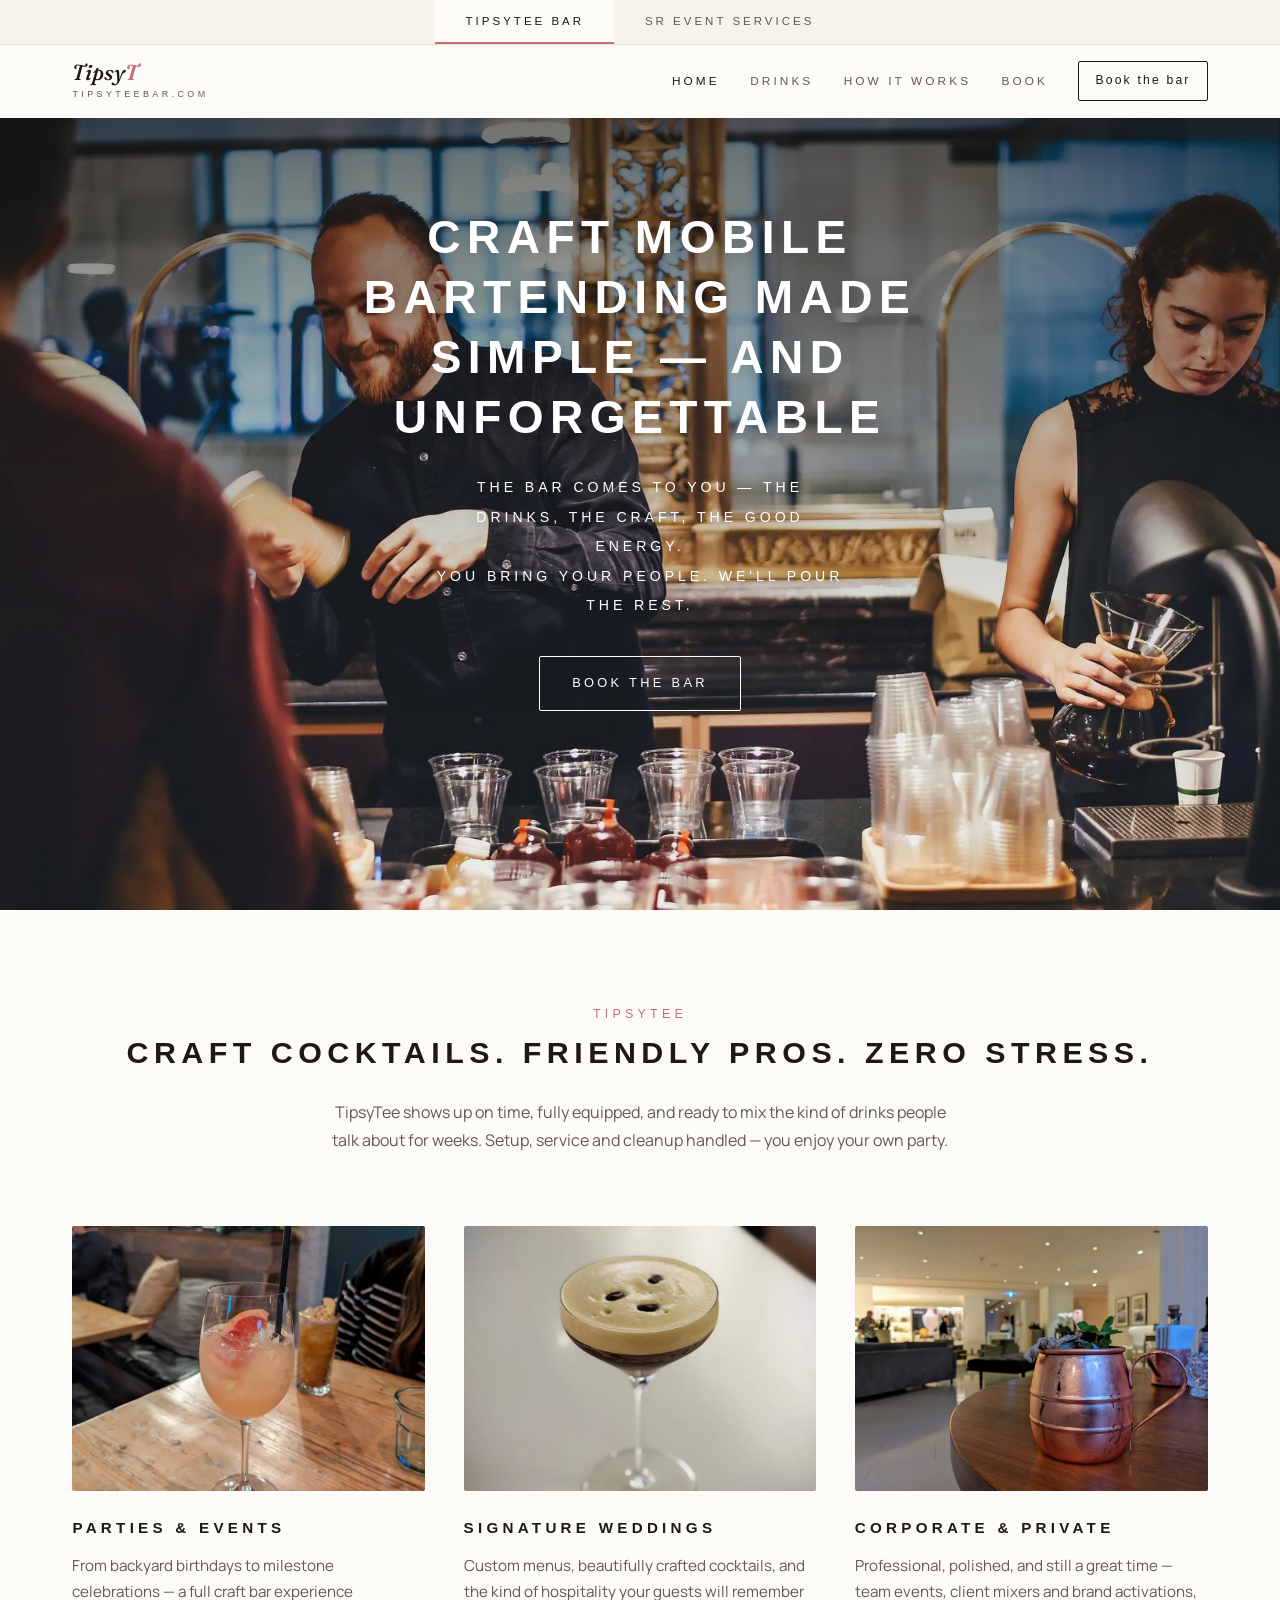
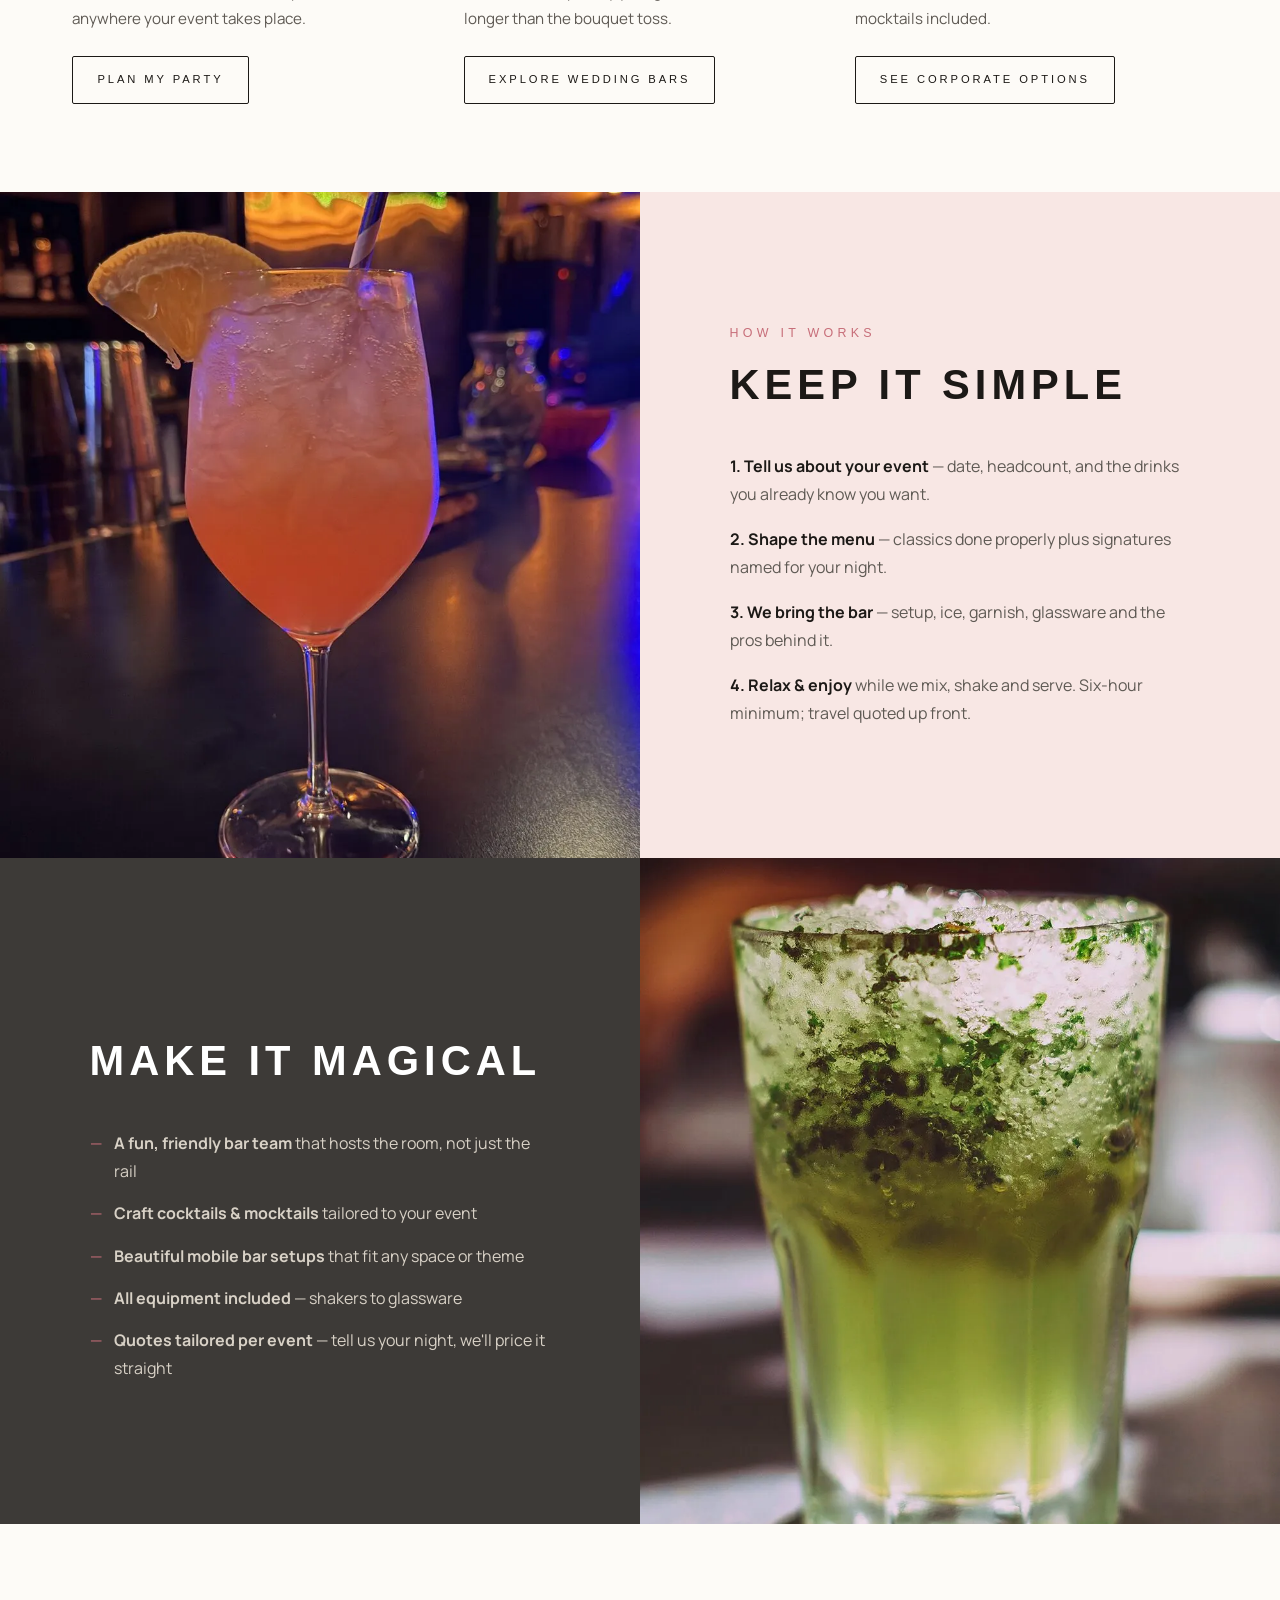
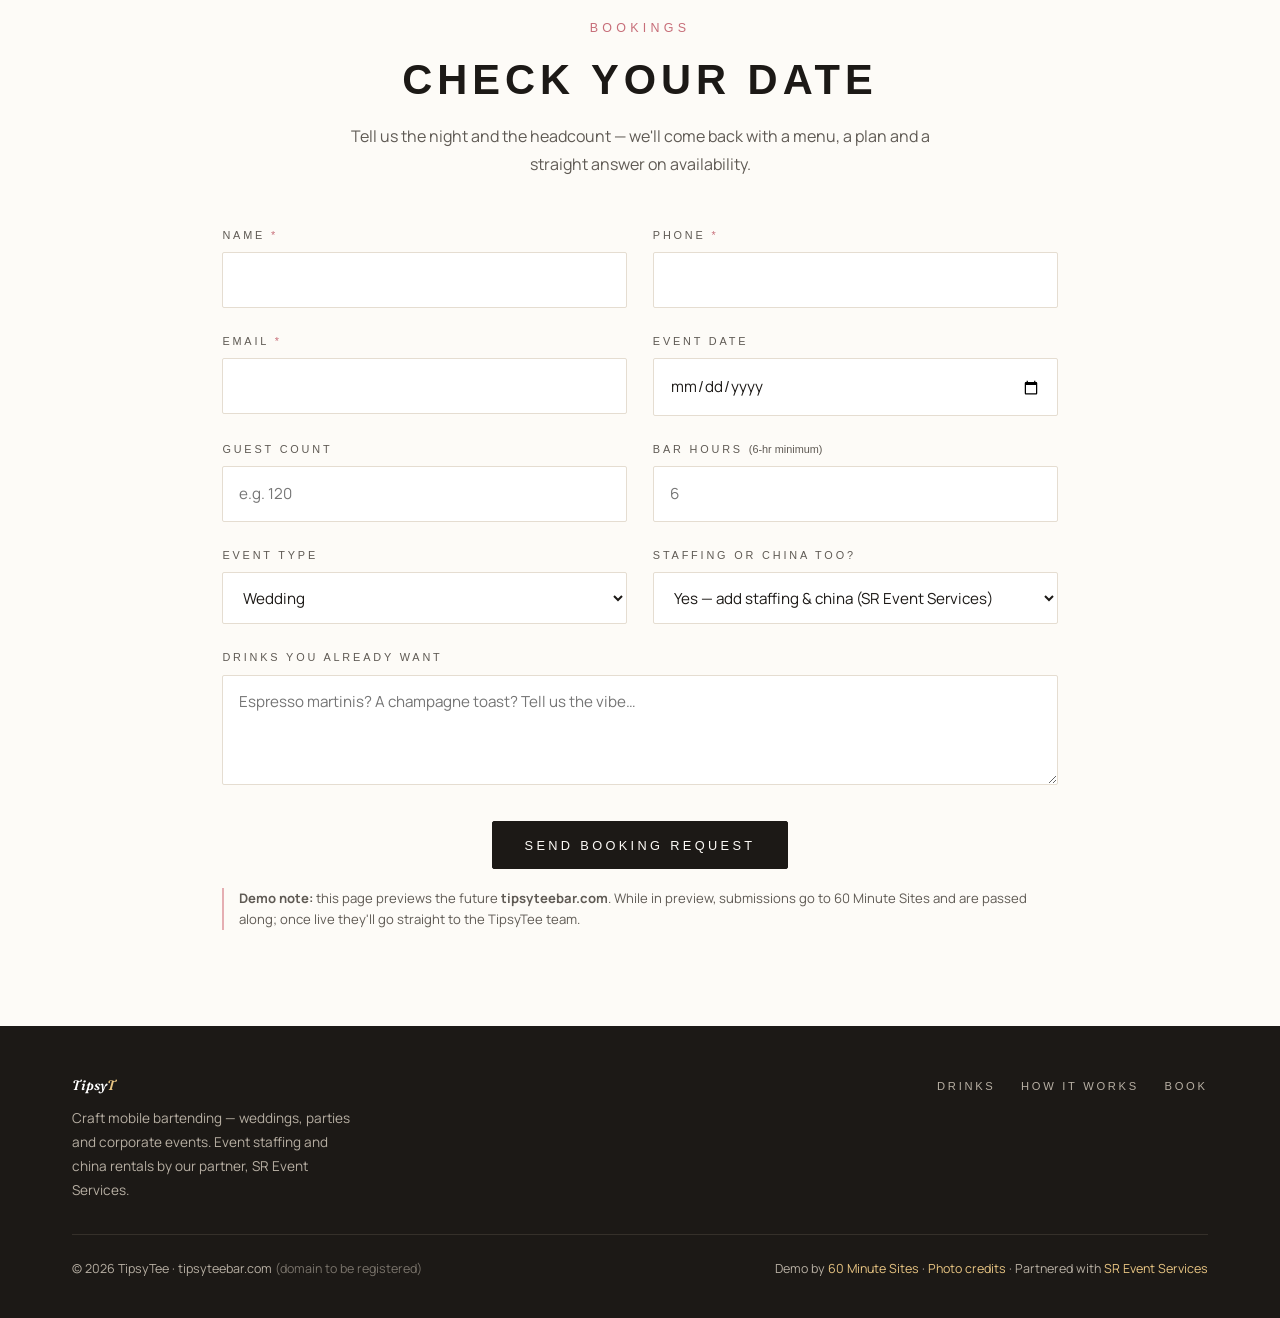
==== commit c2d68688: "Final architecture: TipsyTee root + SR Event Services (black/gold) at /sr/ Sale closed. Concept A re" ====
--- a/index.html
+++ b/index.html
@@ -10,7 +10,7 @@
 <link rel="preconnect" href="https://fonts.googleapis.com">
 <link rel="preconnect" href="https://fonts.gstatic.com" crossorigin>
 <link href="https://fonts.googleapis.com/css2?family=Oswald:wght@400;500;600&family=Fraunces:ital,opsz,wght@0,9..144,400..600;1,9..144,400..600&family=Manrope:wght@400..800&display=swap" rel="stylesheet">
-<link rel="stylesheet" href="/assets/css/c.css?v=2">
+<link rel="stylesheet" href="/assets/css/c.css?v=3">
 <style>
  /* TipsyT brand accent — blush-pink take on the shared concept-C system */
  body.tipsyt {
@@ -27,9 +27,11 @@
 </head>
 <body class="tipsyt">
 
-<div class="demo-bar" id="partner-banner">Partnered with <a href="https://sreventservices.com" rel="noopener">Sr. Event Services</a> &mdash; bartending, staffing, and china rentals<button class="pb-close" aria-label="Dismiss banner">&times;</button></div>
-
 <header class="site">
+ <nav class="site-switch" aria-label="Switch between the two sites">
+  <a href="/" class="on" aria-current="true">TipsyTee Bar</a>
+  <a href="/sr/">SR Event Services</a>
+ </nav>
  <div class="nav-wrap">
   <a class="wordmark" href="/">
    <span class="tt-wordmark">Tipsy<b>T</b></span>
@@ -160,7 +162,7 @@
      </select></div>
     <div class="field"><label for="qt-extra">Staffing or china too?</label>
      <select id="qt-extra" name="event_services">
-      <option>Yes — add staffing &amp; china (Sr. Event Services)</option><option>Just the bar</option><option>Not sure yet</option>
+      <option>Yes — add staffing &amp; china (SR Event Services)</option><option>Just the bar</option><option>Not sure yet</option>
      </select></div>
     <div class="field full"><label for="qt-msg">Drinks you already want</label>
      <textarea id="qt-msg" name="message" placeholder="Espresso martinis? A champagne toast? Tell us the vibe…"></textarea></div>
@@ -180,7 +182,7 @@
    <div>
     <span class="wm-top" style="font-family:var(--serif);font-style:italic;text-transform:none;letter-spacing:.01em">Tipsy<span style="color:#e8c583">T</span></span>
     <p style="margin-top:.6rem;max-width:36ch">Craft mobile bartending &mdash; weddings,
-    parties and corporate events. Event staffing, china &amp; catering by our partner, Sr.&nbsp;Event Services.</p>
+    parties and corporate events. Event staffing and china rentals by our partner, SR&nbsp;Event Services.</p>
    </div>
    <div class="f-nav">
     <a href="#drinks">Drinks</a>
@@ -190,11 +192,11 @@
   </div>
   <div class="f-base">
    <span>&copy; <span id="yr">2026</span> TipsyTee &middot; tipsyteebar.com <span style="opacity:.6">(domain to be registered)</span></span>
-   <span>Demo by <a href="https://60minutesites.com" rel="noopener">60 Minute Sites</a> &middot; <a href="/credits.html">Photo credits</a> &middot; Partnered with <a href="https://sreventservices.com" rel="noopener">Sr. Event Services</a></span>
+   <span>Demo by <a href="https://60minutesites.com" rel="noopener">60 Minute Sites</a> &middot; <a href="/credits.html">Photo credits</a> &middot; Partnered with <a href="https://sreventservices.com" rel="noopener">SR Event Services</a></span>
   </div>
  </div>
 </footer>
 
-<script src="/assets/js/main.js?v=2" defer></script>
+<script src="/assets/js/main.js?v=3" defer></script>
 </body>
 </html>
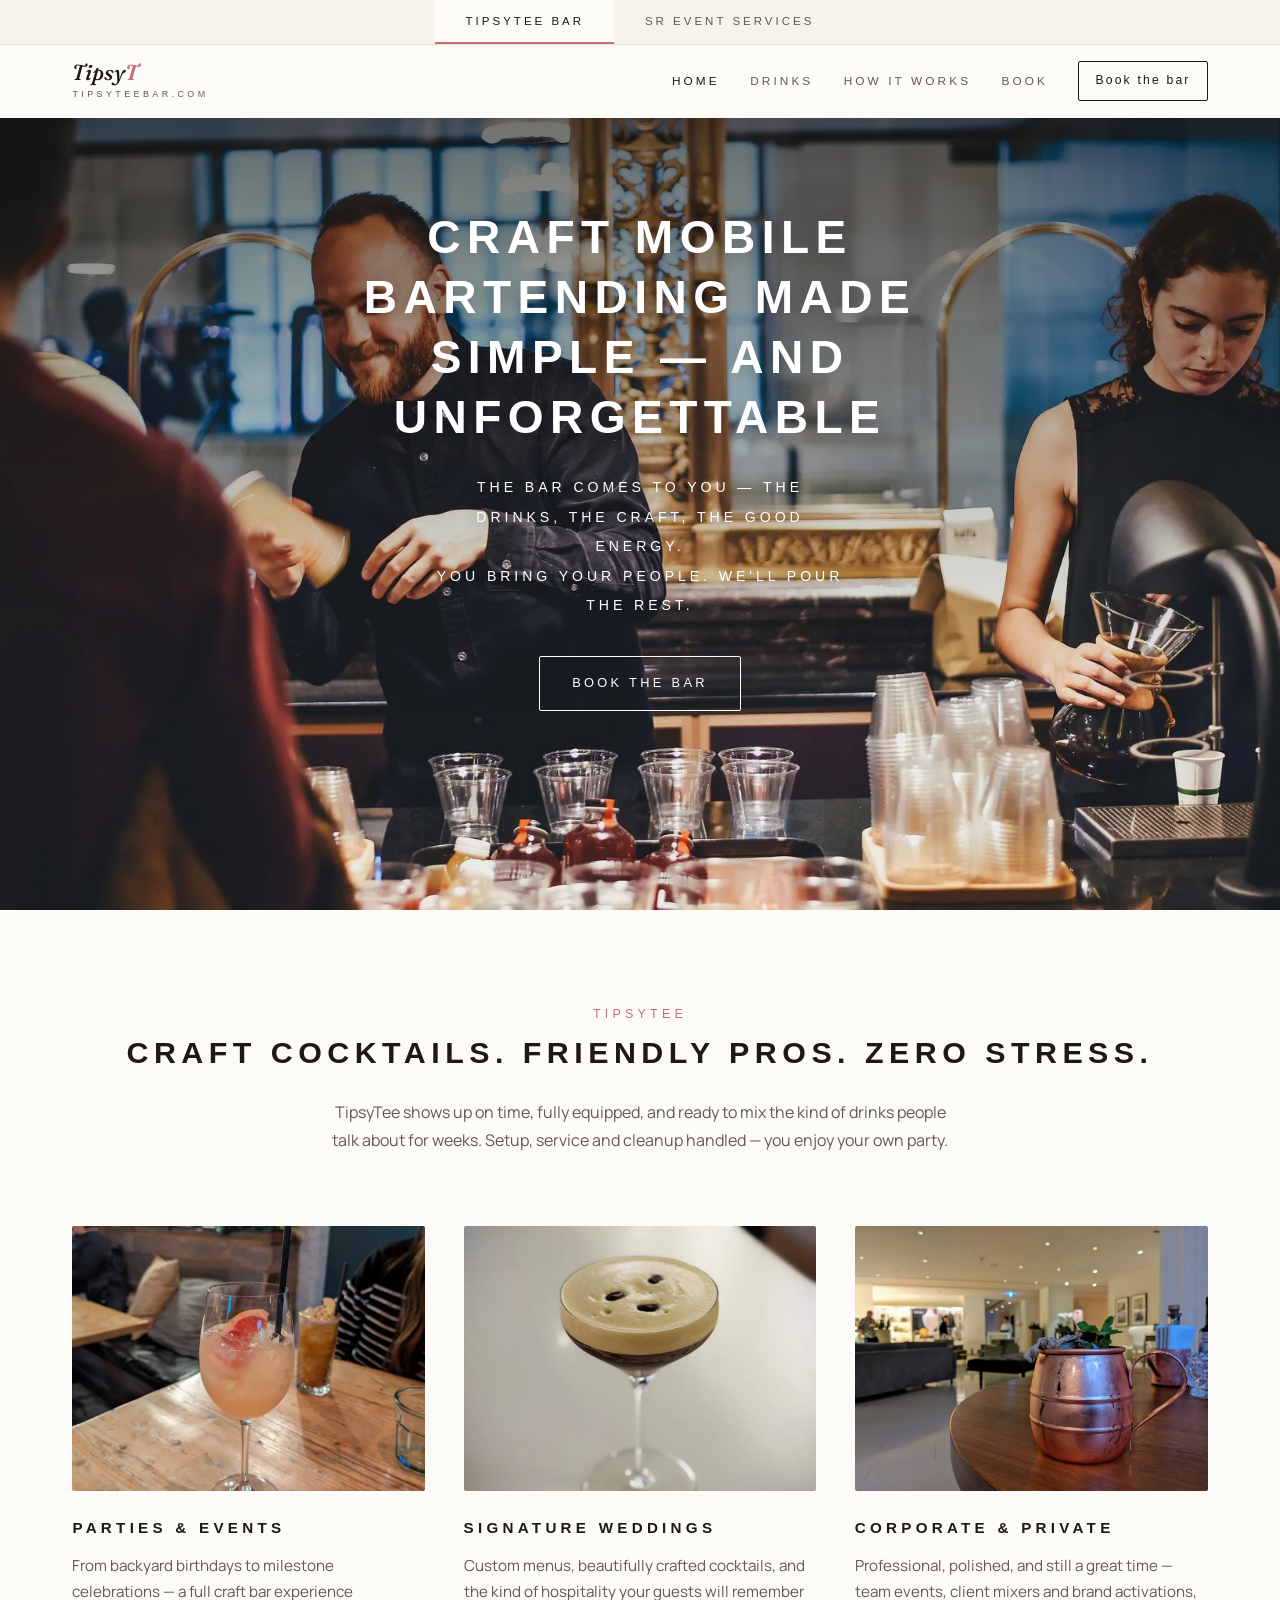
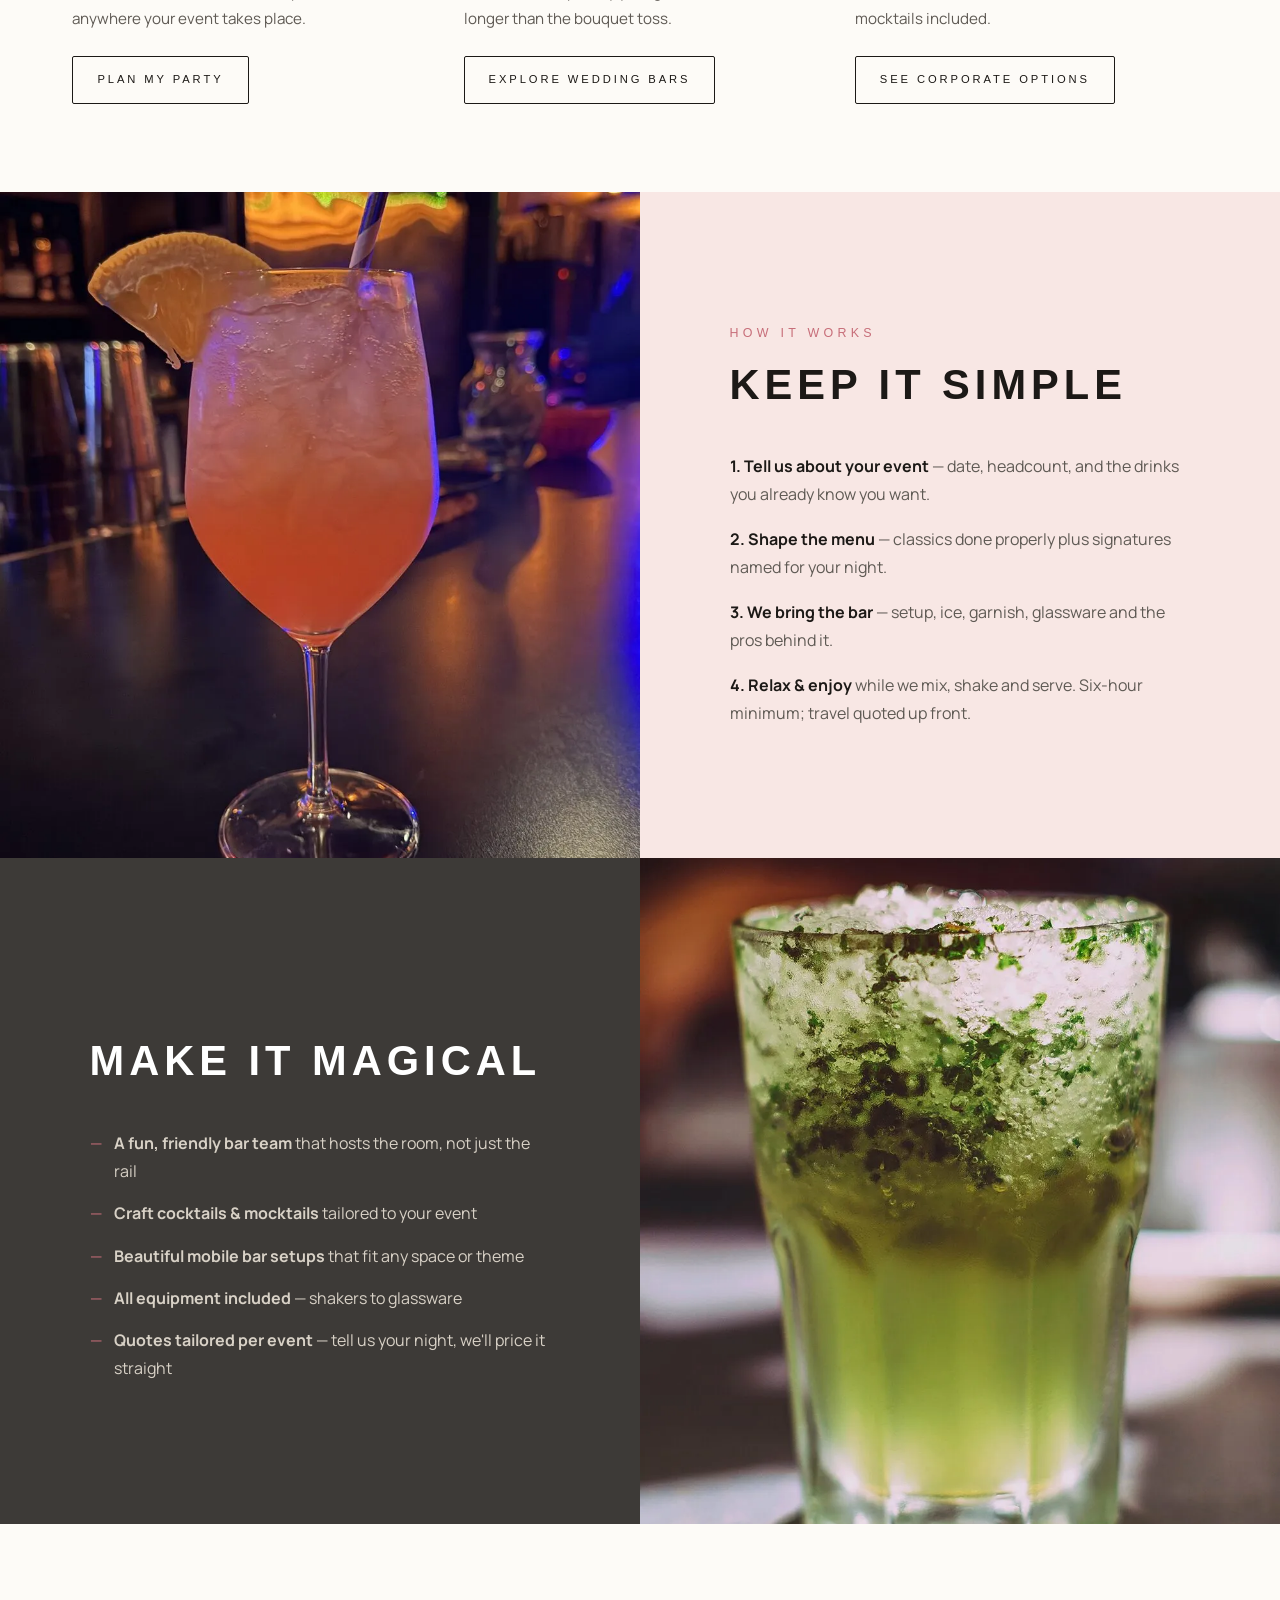
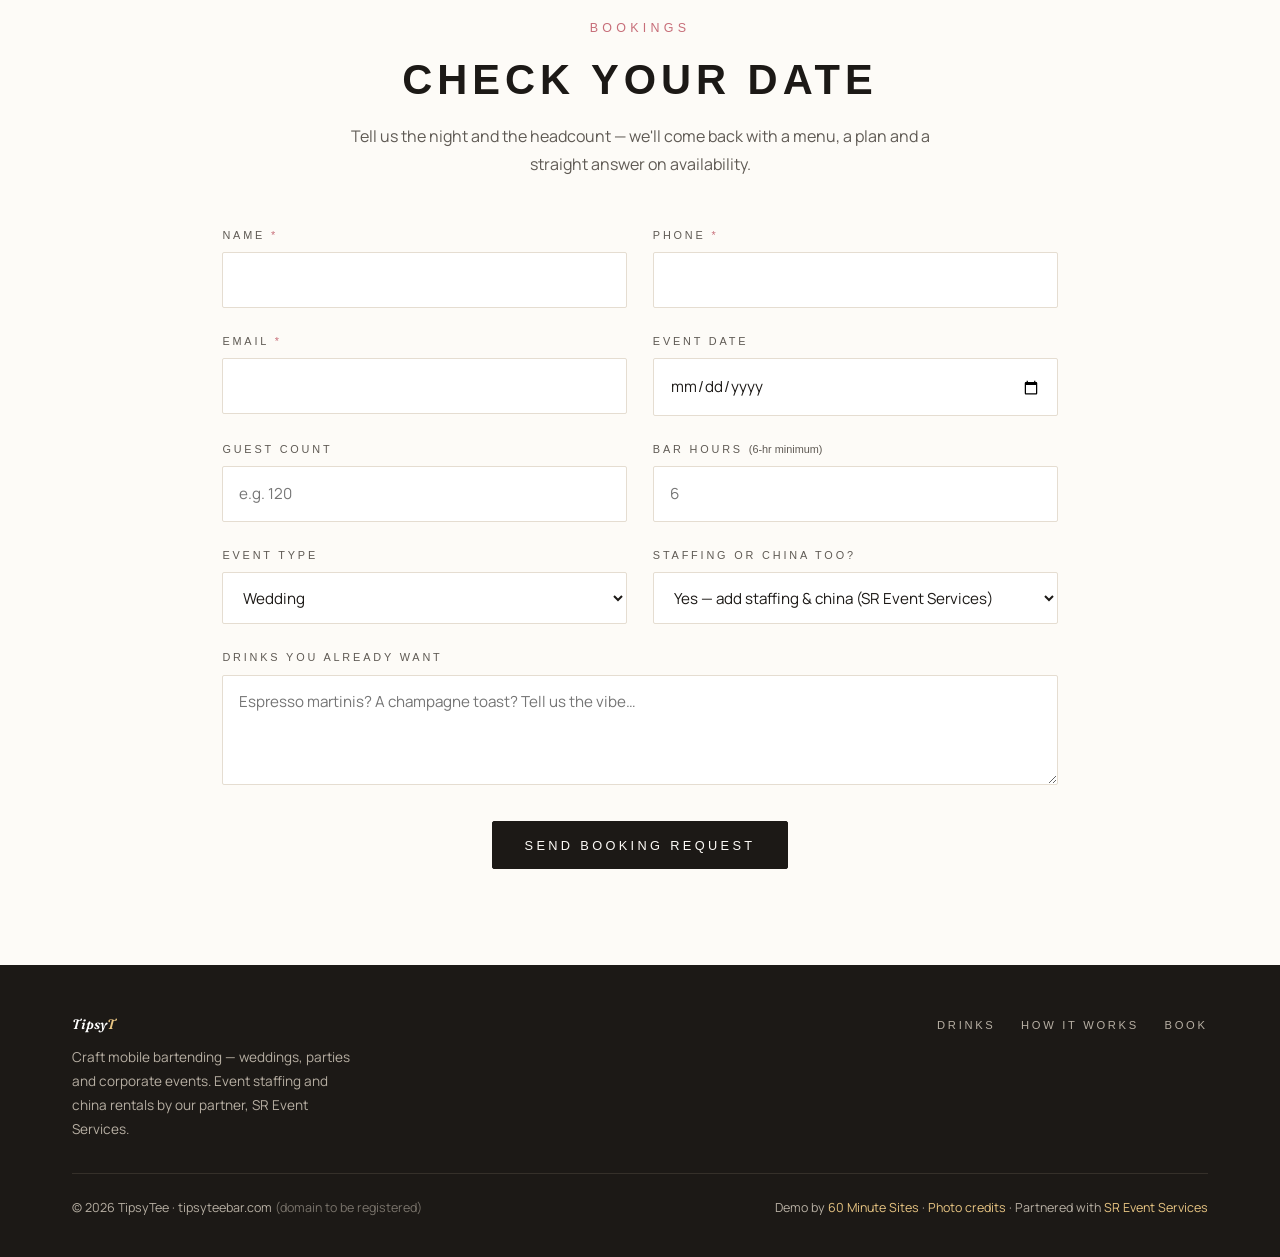
==== commit 965f6c2a: "Wire production form endpoints — go-live forms TipsyTee (root) posts to 60minutesites.com/form/homep" ====
--- a/index.html
+++ b/index.html
@@ -5,7 +5,6 @@
 <meta name="viewport" content="width=device-width, initial-scale=1">
 <title>TipsyTee Bar — Craft Mobile Bartending</title>
 <meta name="description" content="TipsyTee brings the bar to you — craft cocktails, friendly pros, zero stress. Demo of the future tipsyteebar.com.">
-<meta name="robots" content="noindex">
 <link rel="icon" type="image/svg+xml" href="/assets/img/favicon.svg">
 <link rel="preconnect" href="https://fonts.googleapis.com">
 <link rel="preconnect" href="https://fonts.gstatic.com" crossorigin>
@@ -140,9 +139,8 @@
    <p class="c-lede" style="margin:0 auto">Tell us the night and the headcount &mdash; we'll
    come back with a menu, a plan and a straight answer on availability.</p>
   </div>
-  <form action="https://formspree.io/f/xojeqvng" method="POST" class="quote-form" data-source="tipsyt-demo">
-   <input type="hidden" name="_subject" value="New bar booking — TipsyTee (demo)">
-   <input type="hidden" name="site" value="tipsyteebar-demo">
+  <form action="https://60minutesites.com/form/homepage-form-5587" method="POST" class="quote-form" data-source="tipsyt-demo">
+   <input type="text" name="_gotcha" style="display:none" tabindex="-1" aria-hidden="true">
    <div class="fgrid">
     <div class="field"><label for="qt-name">Name <span class="req">*</span></label>
      <input id="qt-name" name="name" type="text" autocomplete="name" required></div>
@@ -169,9 +167,6 @@
    </div>
    <div style="margin-top:1.8rem;text-align:center"><button class="c-btn solid" type="submit">Send booking request</button></div>
    <p class="form-ok" style="text-align:center">Got it &mdash; we'll get back to you within one business day.</p>
-   <p class="form-note"><b>Demo note:</b> this page previews the future <b>tipsyteebar.com</b>.
-   While in preview, submissions go to 60&nbsp;Minute&nbsp;Sites and are passed along; once
-   live they'll go straight to the TipsyTee team.</p>
   </form>
  </div>
 </section>
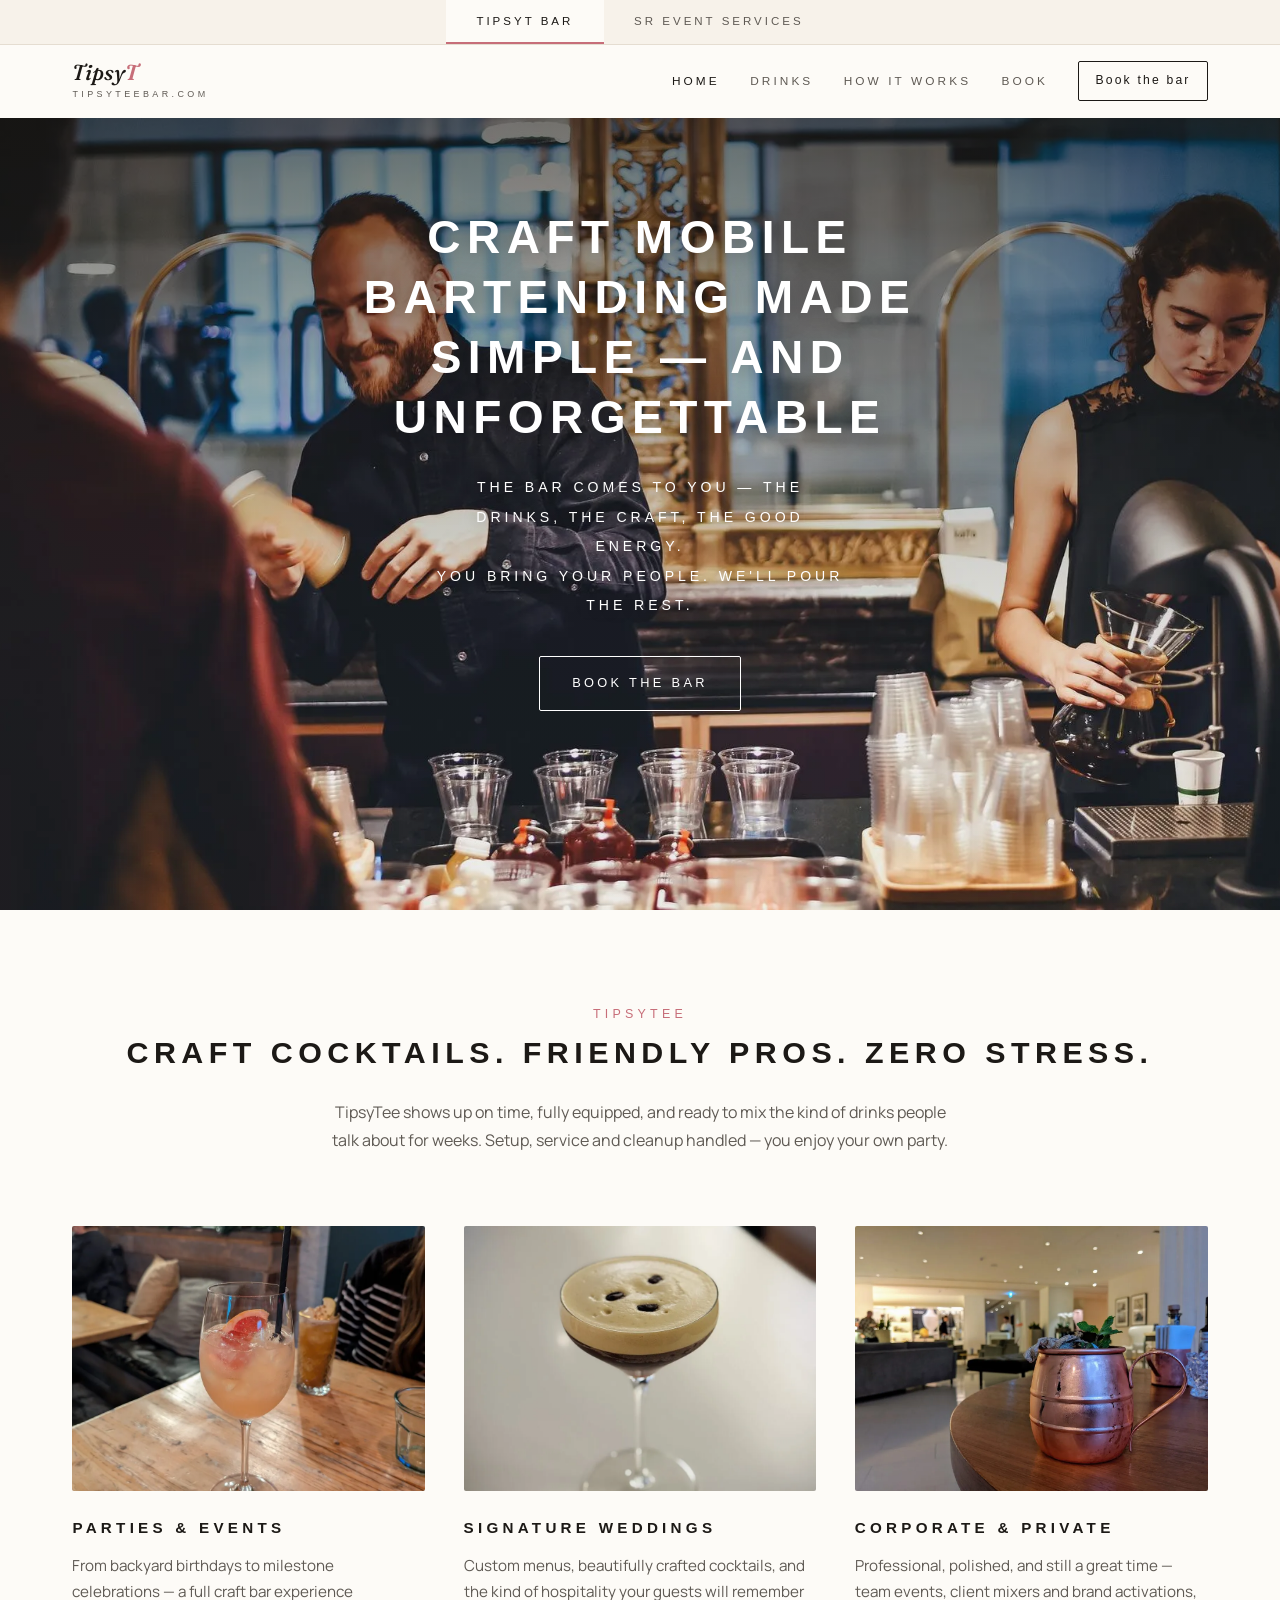
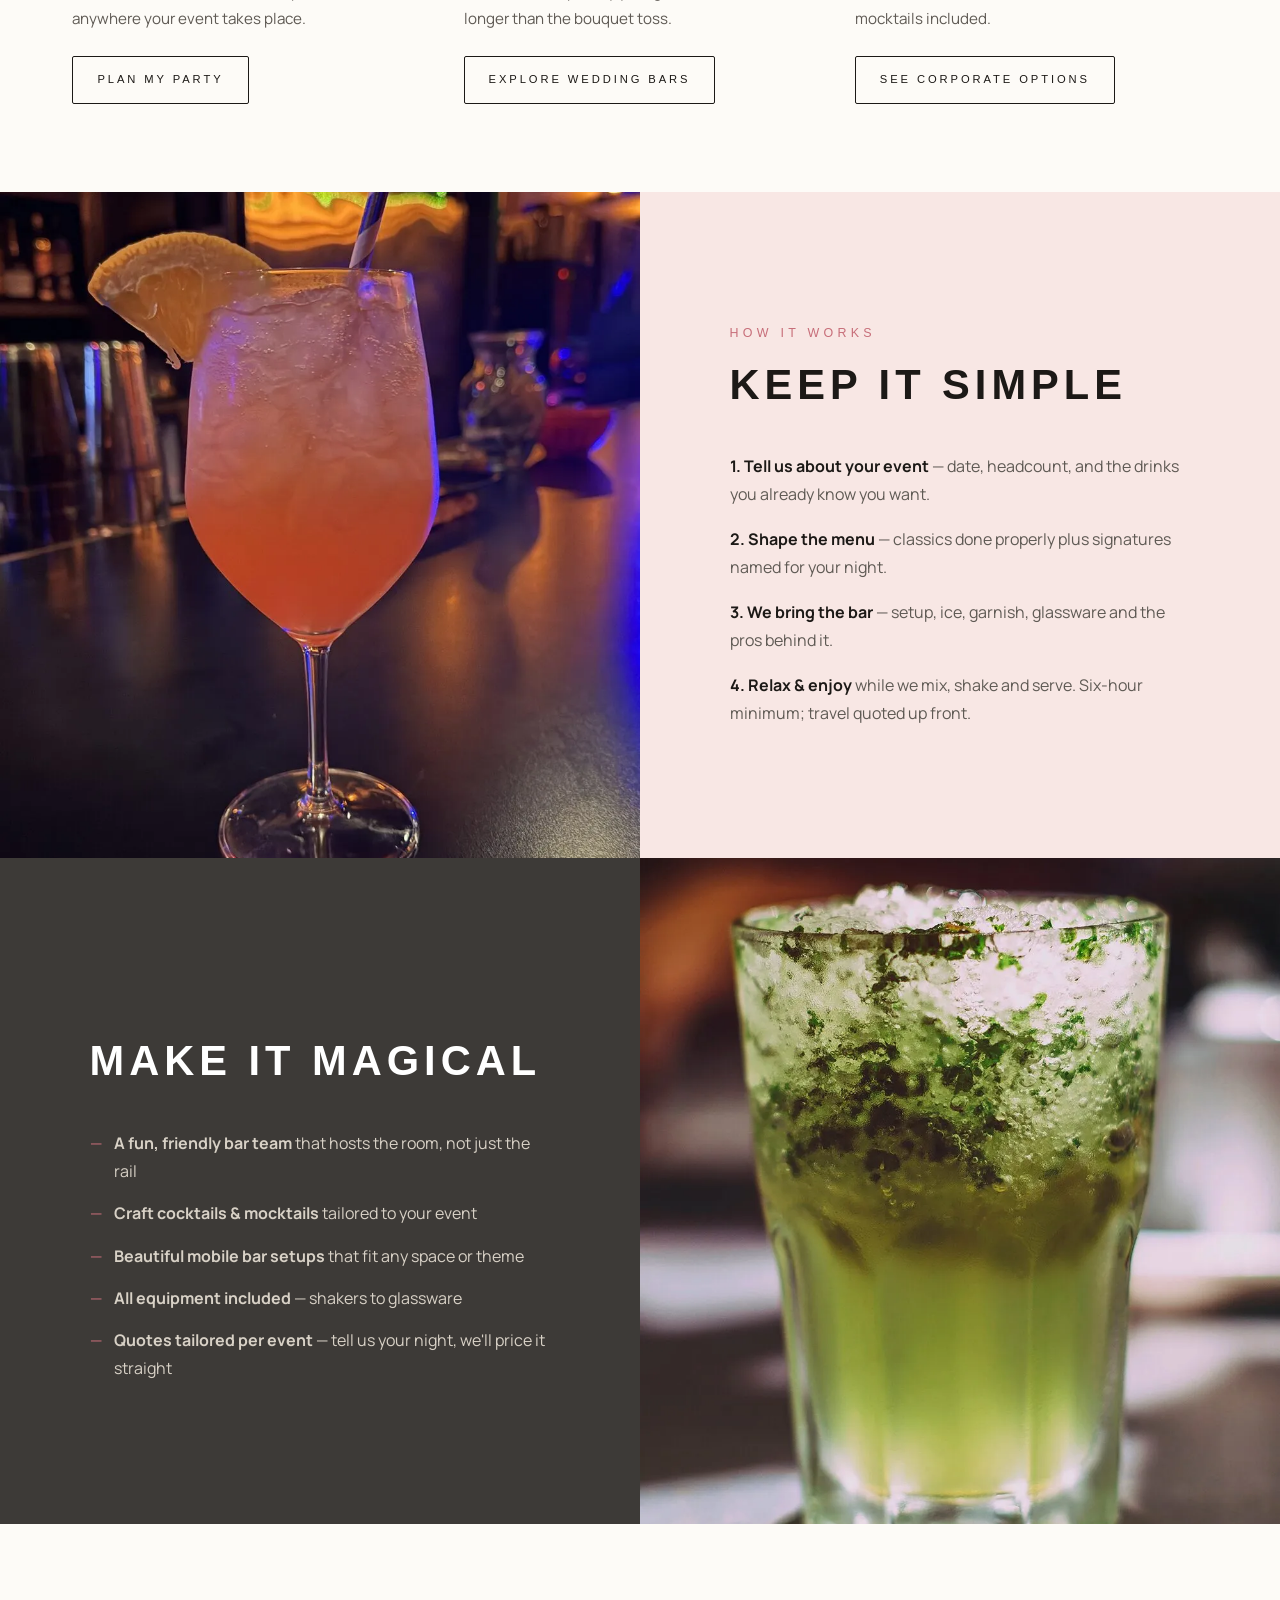
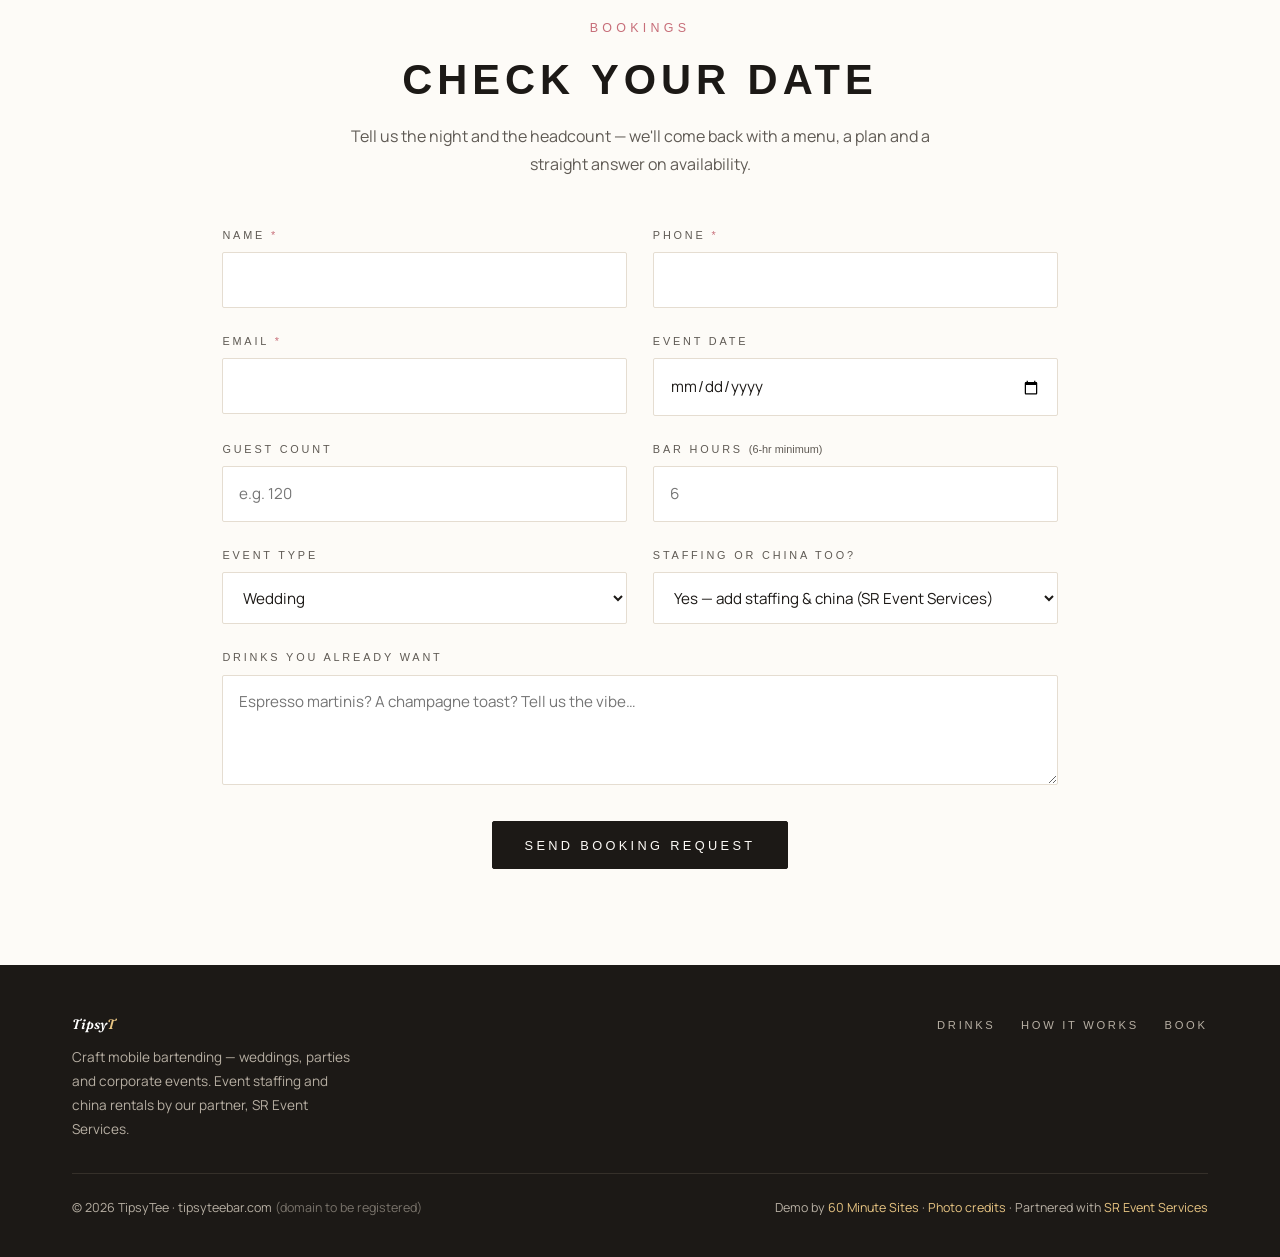
==== commit f3f3ada6: "Sunny's logo in header + veil; portrait removed; TipsyT Bar tab label Per Sunny's texts: the bartend" ====
--- a/index.html
+++ b/index.html
@@ -9,7 +9,7 @@
 <link rel="preconnect" href="https://fonts.googleapis.com">
 <link rel="preconnect" href="https://fonts.gstatic.com" crossorigin>
 <link href="https://fonts.googleapis.com/css2?family=Oswald:wght@400;500;600&family=Fraunces:ital,opsz,wght@0,9..144,400..600;1,9..144,400..600&family=Manrope:wght@400..800&display=swap" rel="stylesheet">
-<link rel="stylesheet" href="/assets/css/c.css?v=3">
+<link rel="stylesheet" href="/assets/css/c.css?v=4">
 <style>
  /* TipsyT brand accent — blush-pink take on the shared concept-C system */
  body.tipsyt {
@@ -28,7 +28,7 @@
 
 <header class="site">
  <nav class="site-switch" aria-label="Switch between the two sites">
-  <a href="/" class="on" aria-current="true">TipsyTee Bar</a>
+  <a href="/" class="on" aria-current="true">TipsyT Bar</a>
   <a href="/sr/">SR Event Services</a>
  </nav>
  <div class="nav-wrap">
@@ -192,6 +192,6 @@
  </div>
 </footer>
 
-<script src="/assets/js/main.js?v=3" defer></script>
+<script src="/assets/js/main.js?v=4" defer></script>
 </body>
 </html>
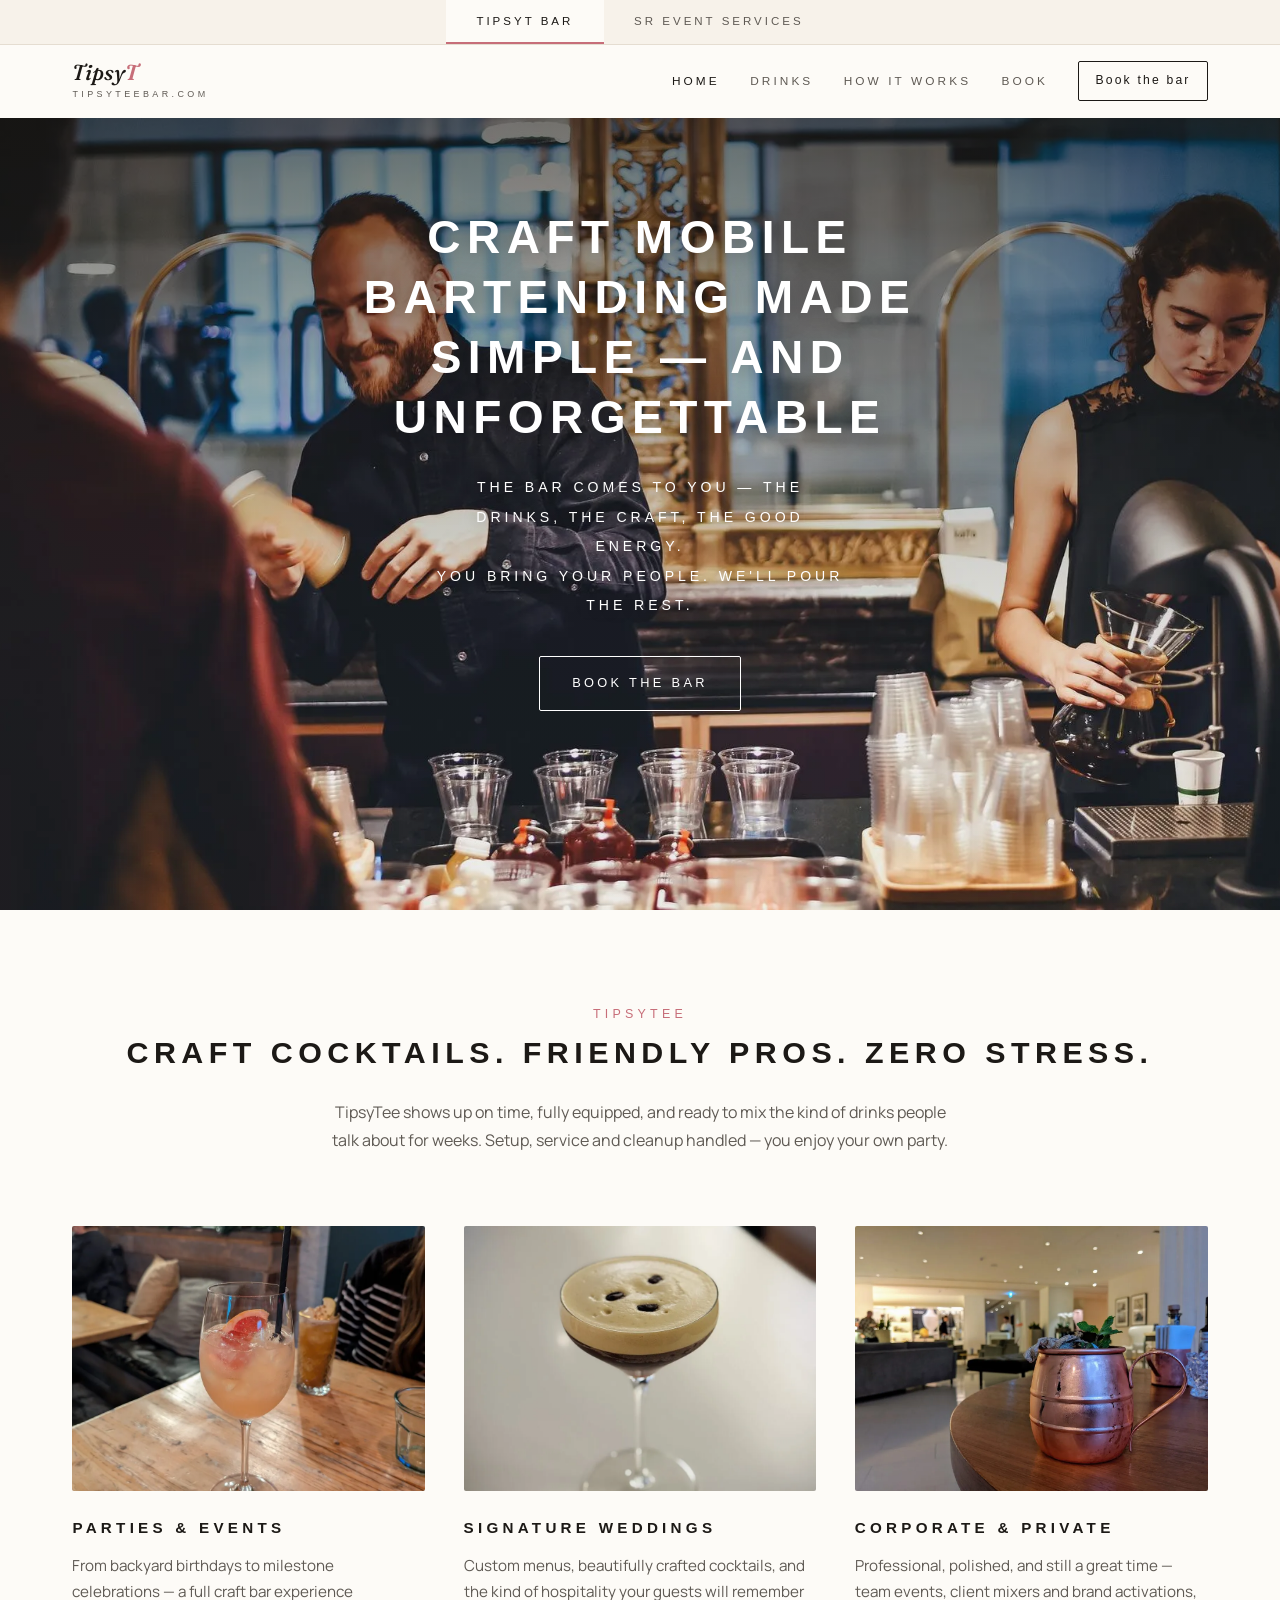
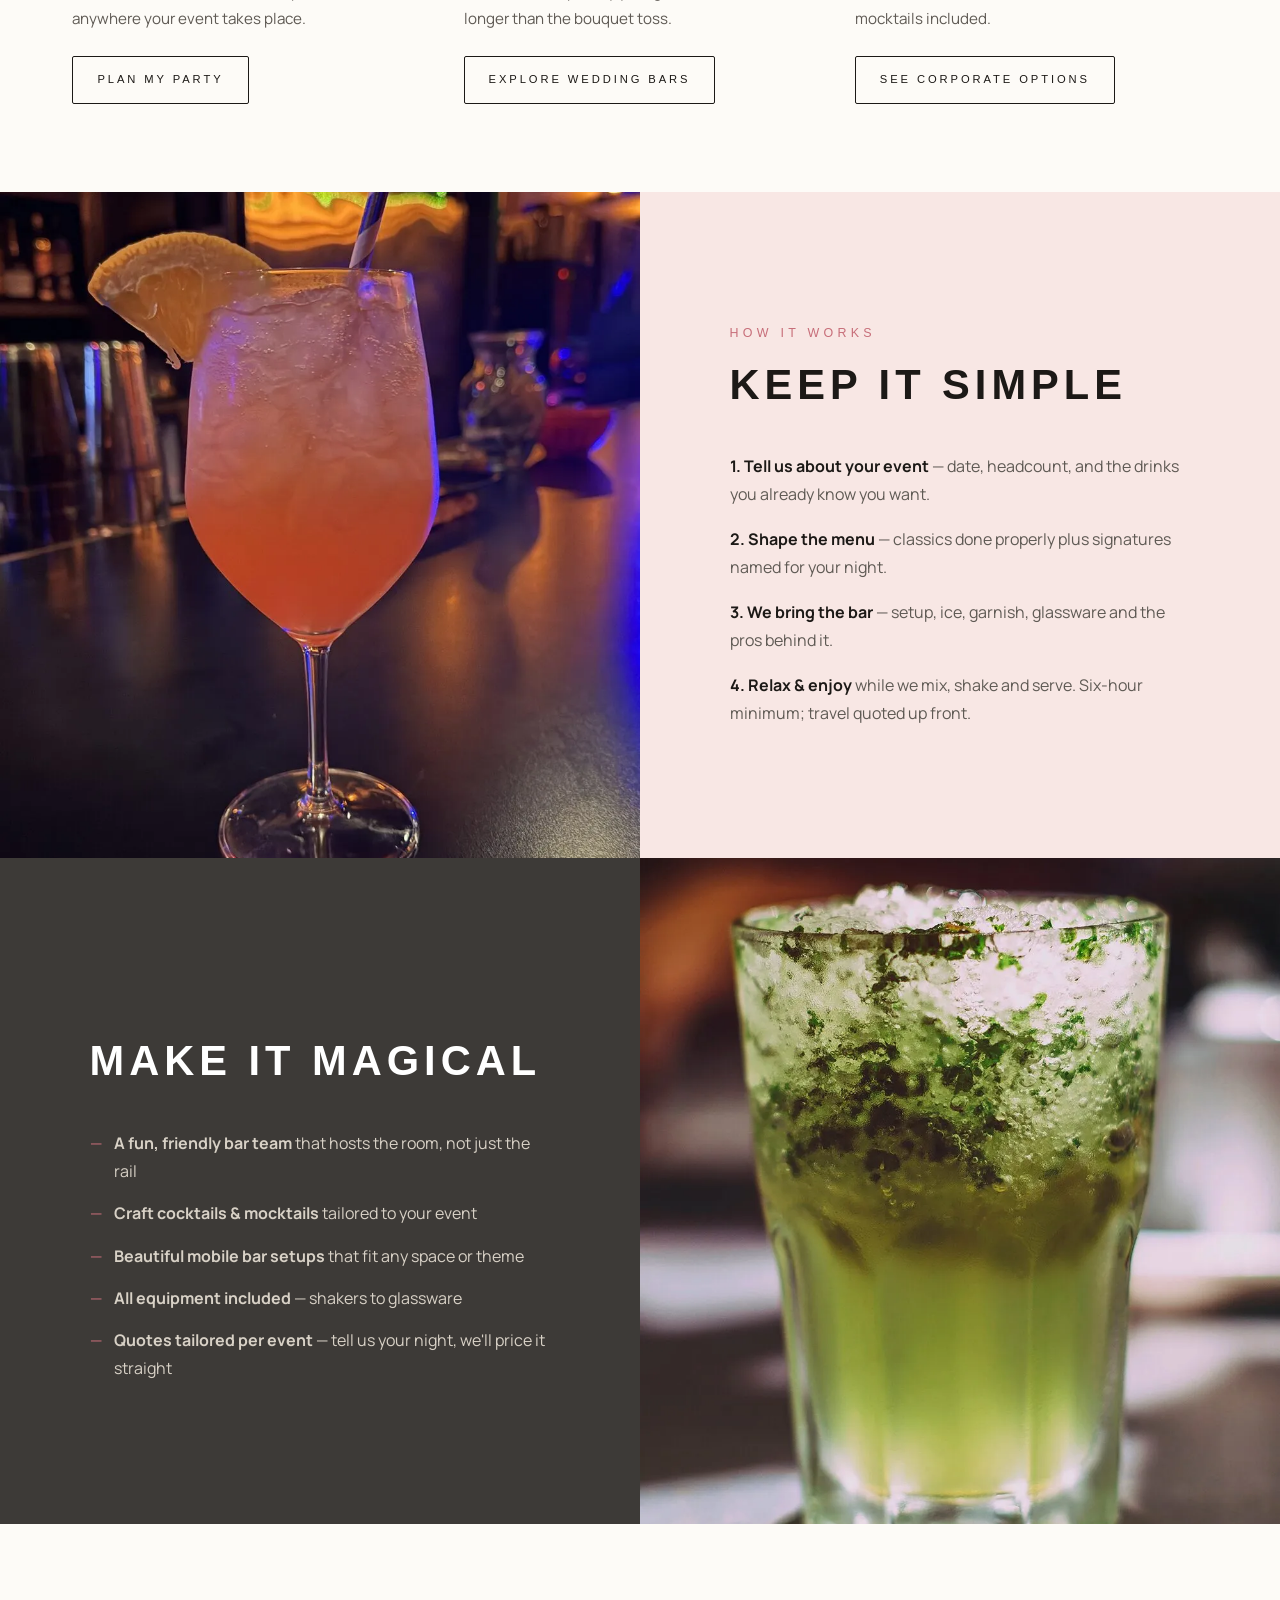
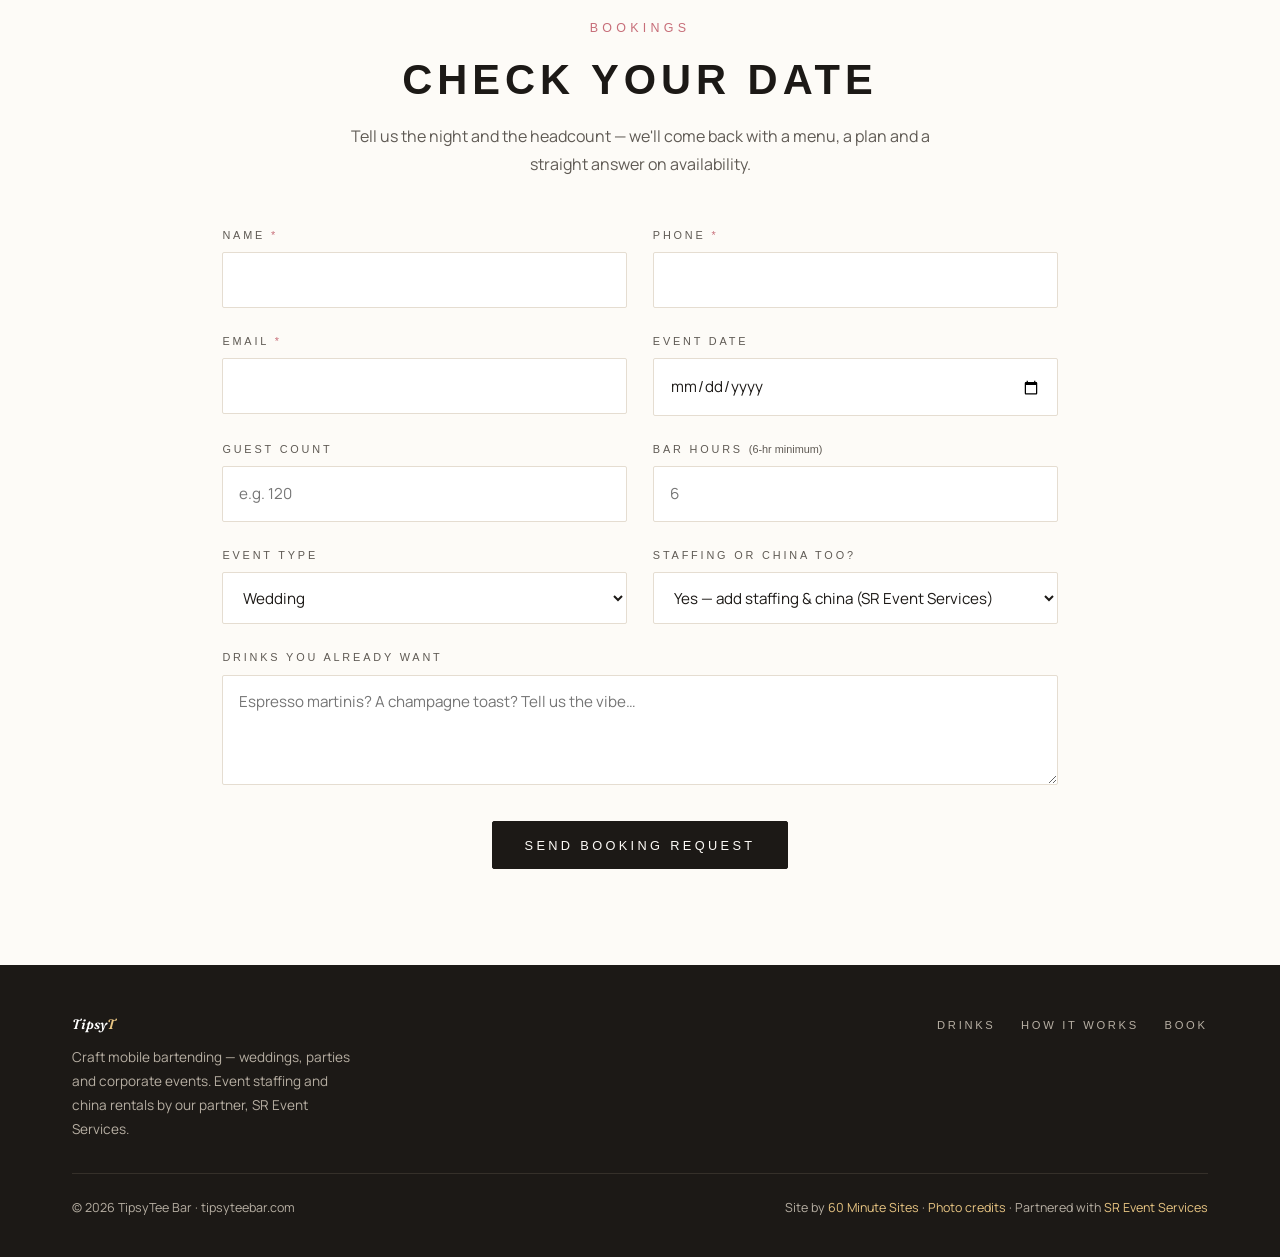
==== commit 4f2dd0d7: "Remove leftover pre-launch copy (demo / domain-to-be-registered) Sunny was right: the TipsyTee foote" ====
--- a/index.html
+++ b/index.html
@@ -4,12 +4,12 @@
 <meta charset="utf-8">
 <meta name="viewport" content="width=device-width, initial-scale=1">
 <title>TipsyTee Bar — Craft Mobile Bartending</title>
-<meta name="description" content="TipsyTee brings the bar to you — craft cocktails, friendly pros, zero stress. Demo of the future tipsyteebar.com.">
+<meta name="description" content="TipsyTee Bar brings craft mobile bartending to you — cocktails, friendly pros, zero stress. Weddings, parties and corporate events.">
 <link rel="icon" type="image/svg+xml" href="/assets/img/favicon.svg">
 <link rel="preconnect" href="https://fonts.googleapis.com">
 <link rel="preconnect" href="https://fonts.gstatic.com" crossorigin>
 <link href="https://fonts.googleapis.com/css2?family=Oswald:wght@400;500;600&family=Fraunces:ital,opsz,wght@0,9..144,400..600;1,9..144,400..600&family=Manrope:wght@400..800&display=swap" rel="stylesheet">
-<link rel="stylesheet" href="/assets/css/c.css?v=4">
+<link rel="stylesheet" href="/assets/css/c.css?v=7">
 <style>
  /* TipsyT brand accent — blush-pink take on the shared concept-C system */
  body.tipsyt {
@@ -139,7 +139,7 @@
    <p class="c-lede" style="margin:0 auto">Tell us the night and the headcount &mdash; we'll
    come back with a menu, a plan and a straight answer on availability.</p>
   </div>
-  <form action="https://60minutesites.com/form/homepage-form-5587" method="POST" class="quote-form" data-source="tipsyt-demo">
+  <form action="https://60minutesites.com/form/homepage-form-5587" method="POST" class="quote-form" data-source="tipsytee-home">
    <input type="text" name="_gotcha" style="display:none" tabindex="-1" aria-hidden="true">
    <div class="fgrid">
     <div class="field"><label for="qt-name">Name <span class="req">*</span></label>
@@ -186,12 +186,12 @@
    </div>
   </div>
   <div class="f-base">
-   <span>&copy; <span id="yr">2026</span> TipsyTee &middot; tipsyteebar.com <span style="opacity:.6">(domain to be registered)</span></span>
-   <span>Demo by <a href="https://60minutesites.com" rel="noopener">60 Minute Sites</a> &middot; <a href="/credits.html">Photo credits</a> &middot; Partnered with <a href="https://sreventservices.com" rel="noopener">SR Event Services</a></span>
+   <span>&copy; <span id="yr">2026</span> TipsyTee Bar &middot; tipsyteebar.com</span>
+   <span>Site by <a href="https://60minutesites.com" rel="noopener">60 Minute Sites</a> &middot; <a href="/credits.html">Photo credits</a> &middot; Partnered with <a href="https://sreventservices.com" rel="noopener">SR Event Services</a></span>
   </div>
  </div>
 </footer>
 
-<script src="/assets/js/main.js?v=4" defer></script>
+<script src="/assets/js/main.js?v=7" defer></script>
 </body>
 </html>
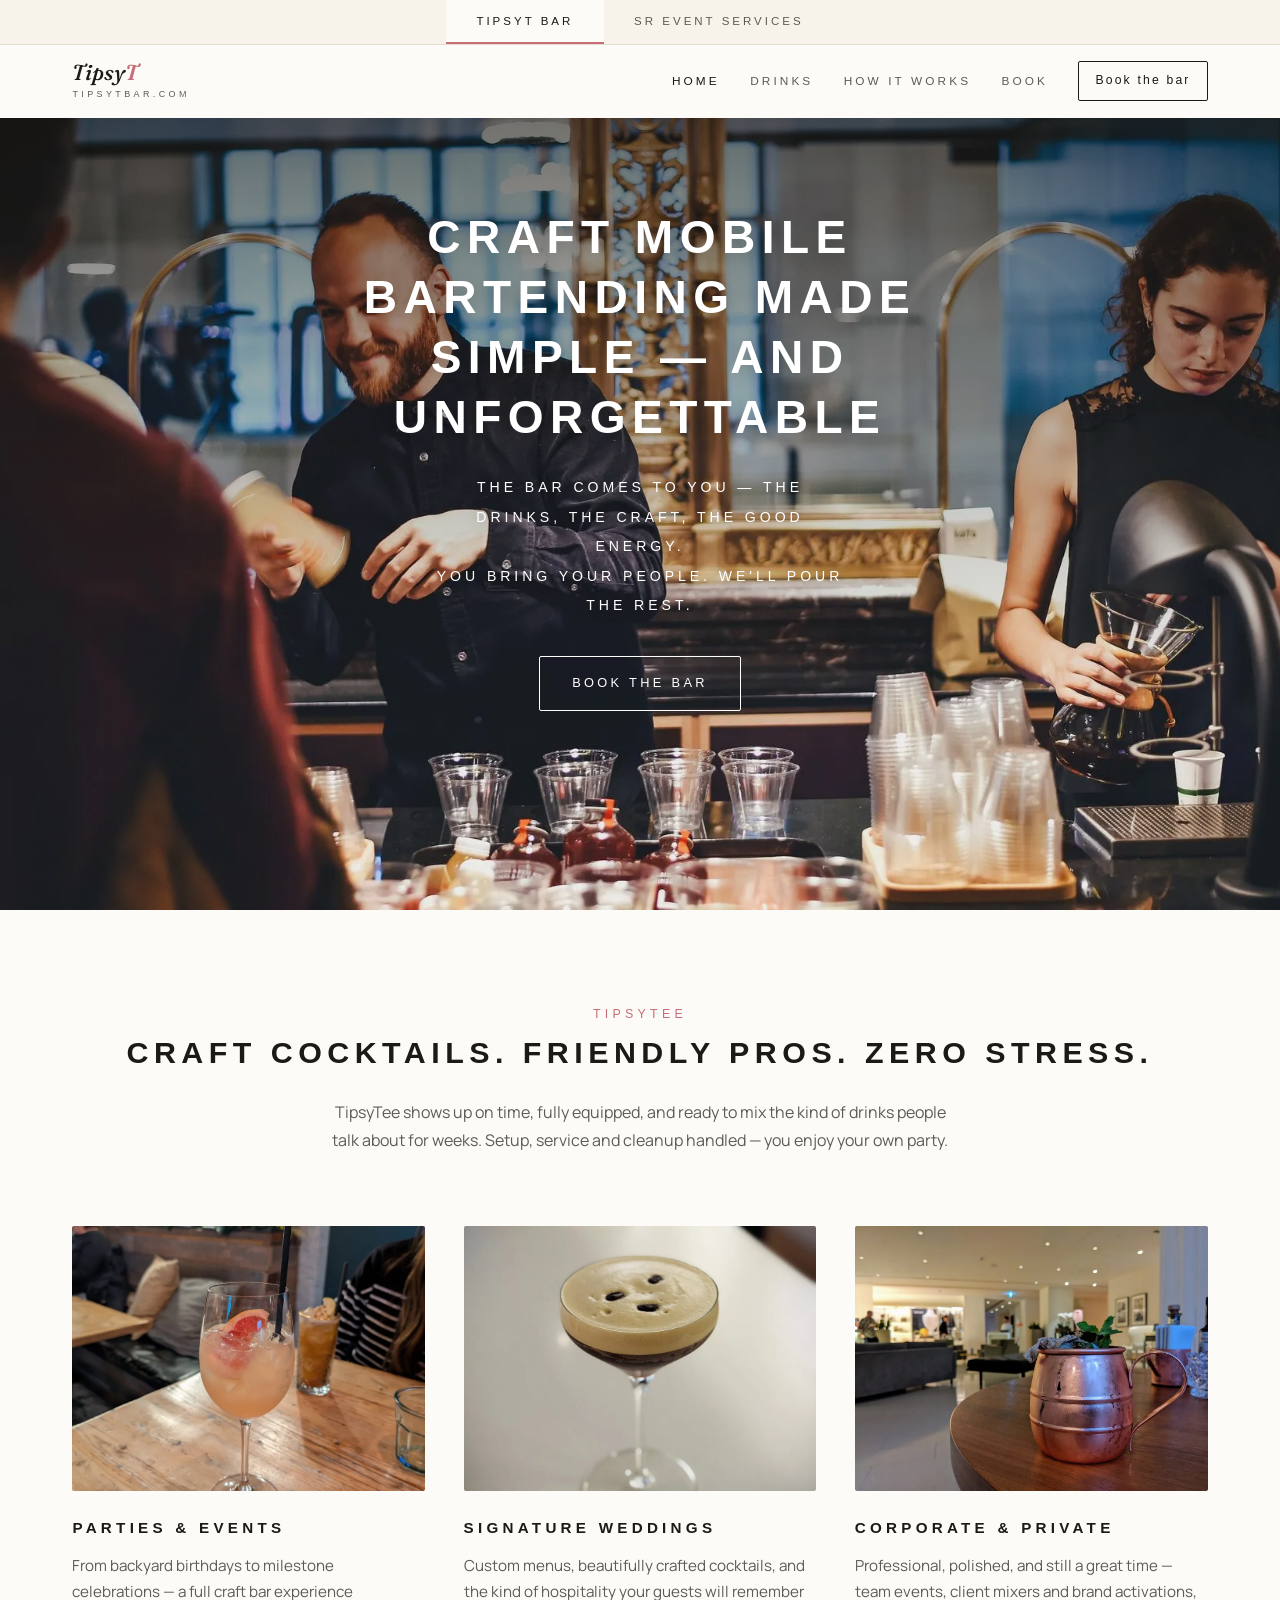
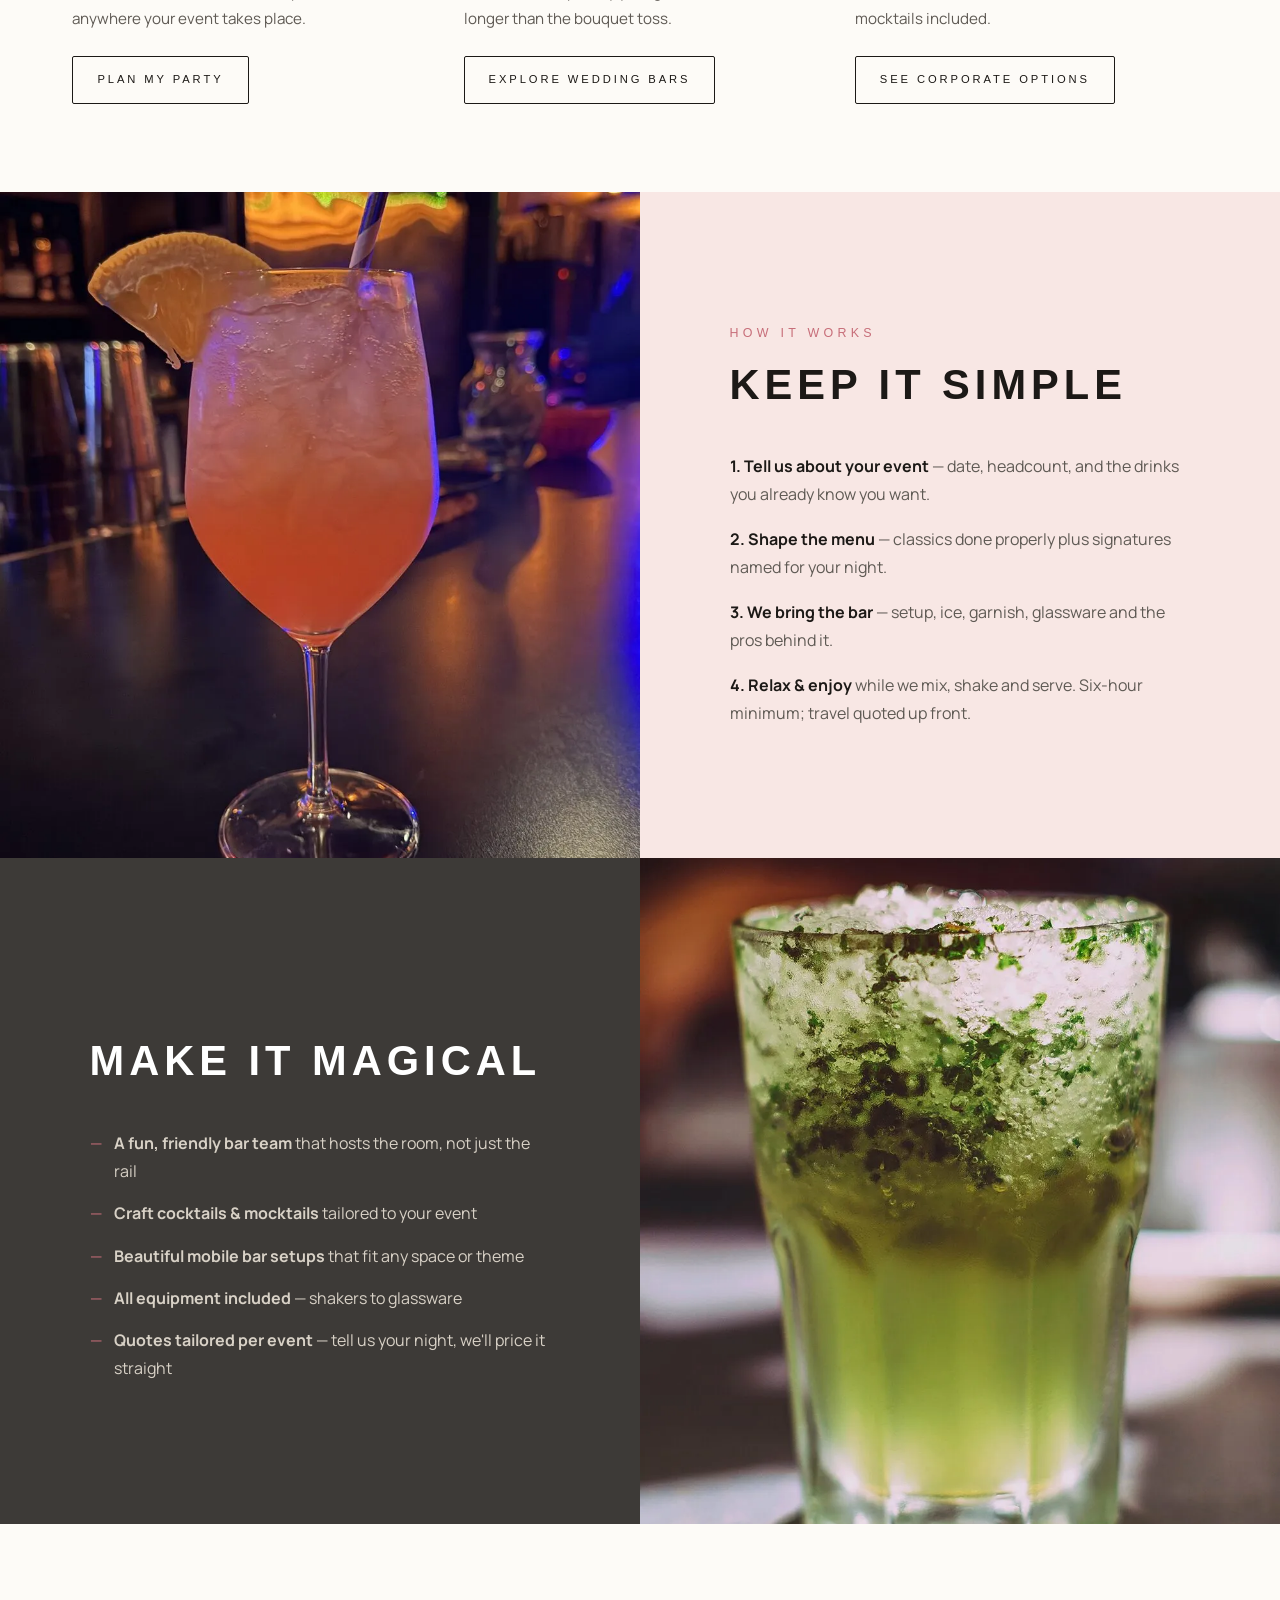
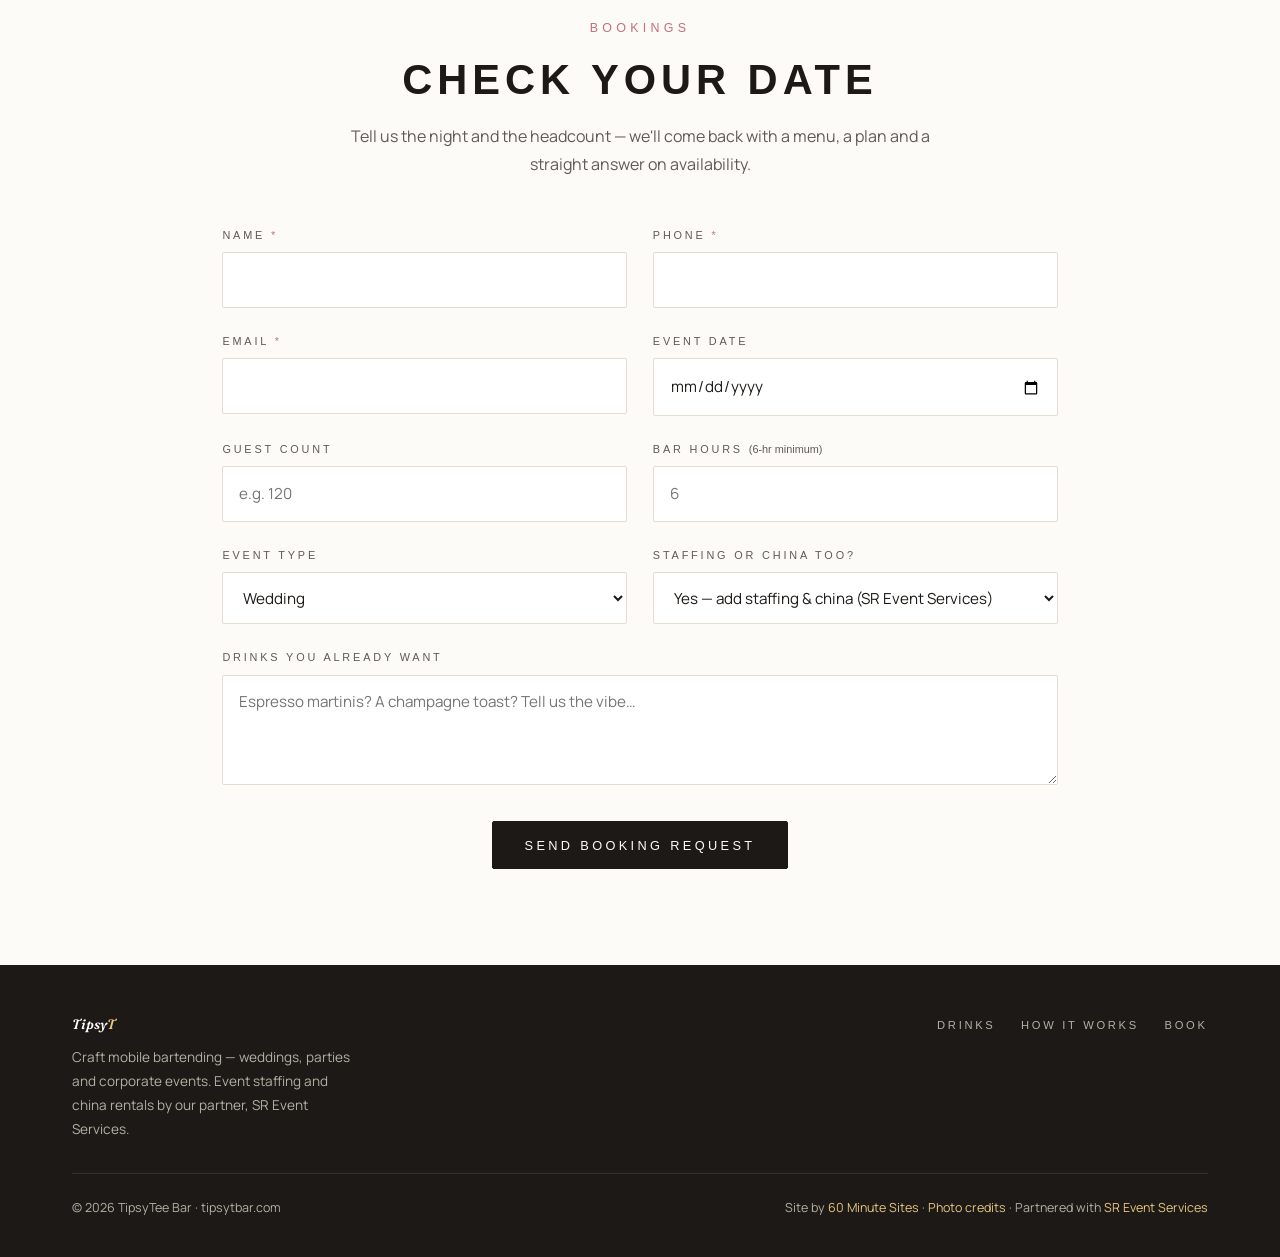
==== commit eaf0b4c3: "SR round 11: his copy + gallery of all his photos; move to tipsytbar.com Doc 2 edits, all placed ver" ====
--- a/index.html
+++ b/index.html
@@ -34,7 +34,7 @@
  <div class="nav-wrap">
   <a class="wordmark" href="/">
    <span class="tt-wordmark">Tipsy<b>T</b></span>
-   <span class="tt-domain">tipsyteebar.com</span>
+   <span class="tt-domain">tipsytbar.com</span>
   </a>
   <nav class="main" id="nav">
    <a class="nl" href="/" aria-current="page">Home</a>
@@ -186,12 +186,12 @@
    </div>
   </div>
   <div class="f-base">
-   <span>&copy; <span id="yr">2026</span> TipsyTee Bar &middot; tipsyteebar.com</span>
+   <span>&copy; <span id="yr">2026</span> TipsyTee Bar &middot; tipsytbar.com</span>
    <span>Site by <a href="https://60minutesites.com" rel="noopener">60 Minute Sites</a> &middot; <a href="/credits.html">Photo credits</a> &middot; Partnered with <a href="https://sreventservices.com" rel="noopener">SR Event Services</a></span>
   </div>
  </div>
 </footer>
 
-<script src="/assets/js/main.js?v=7" defer></script>
+<script src="/assets/js/main.js?v=11" defer></script>
 </body>
 </html>
